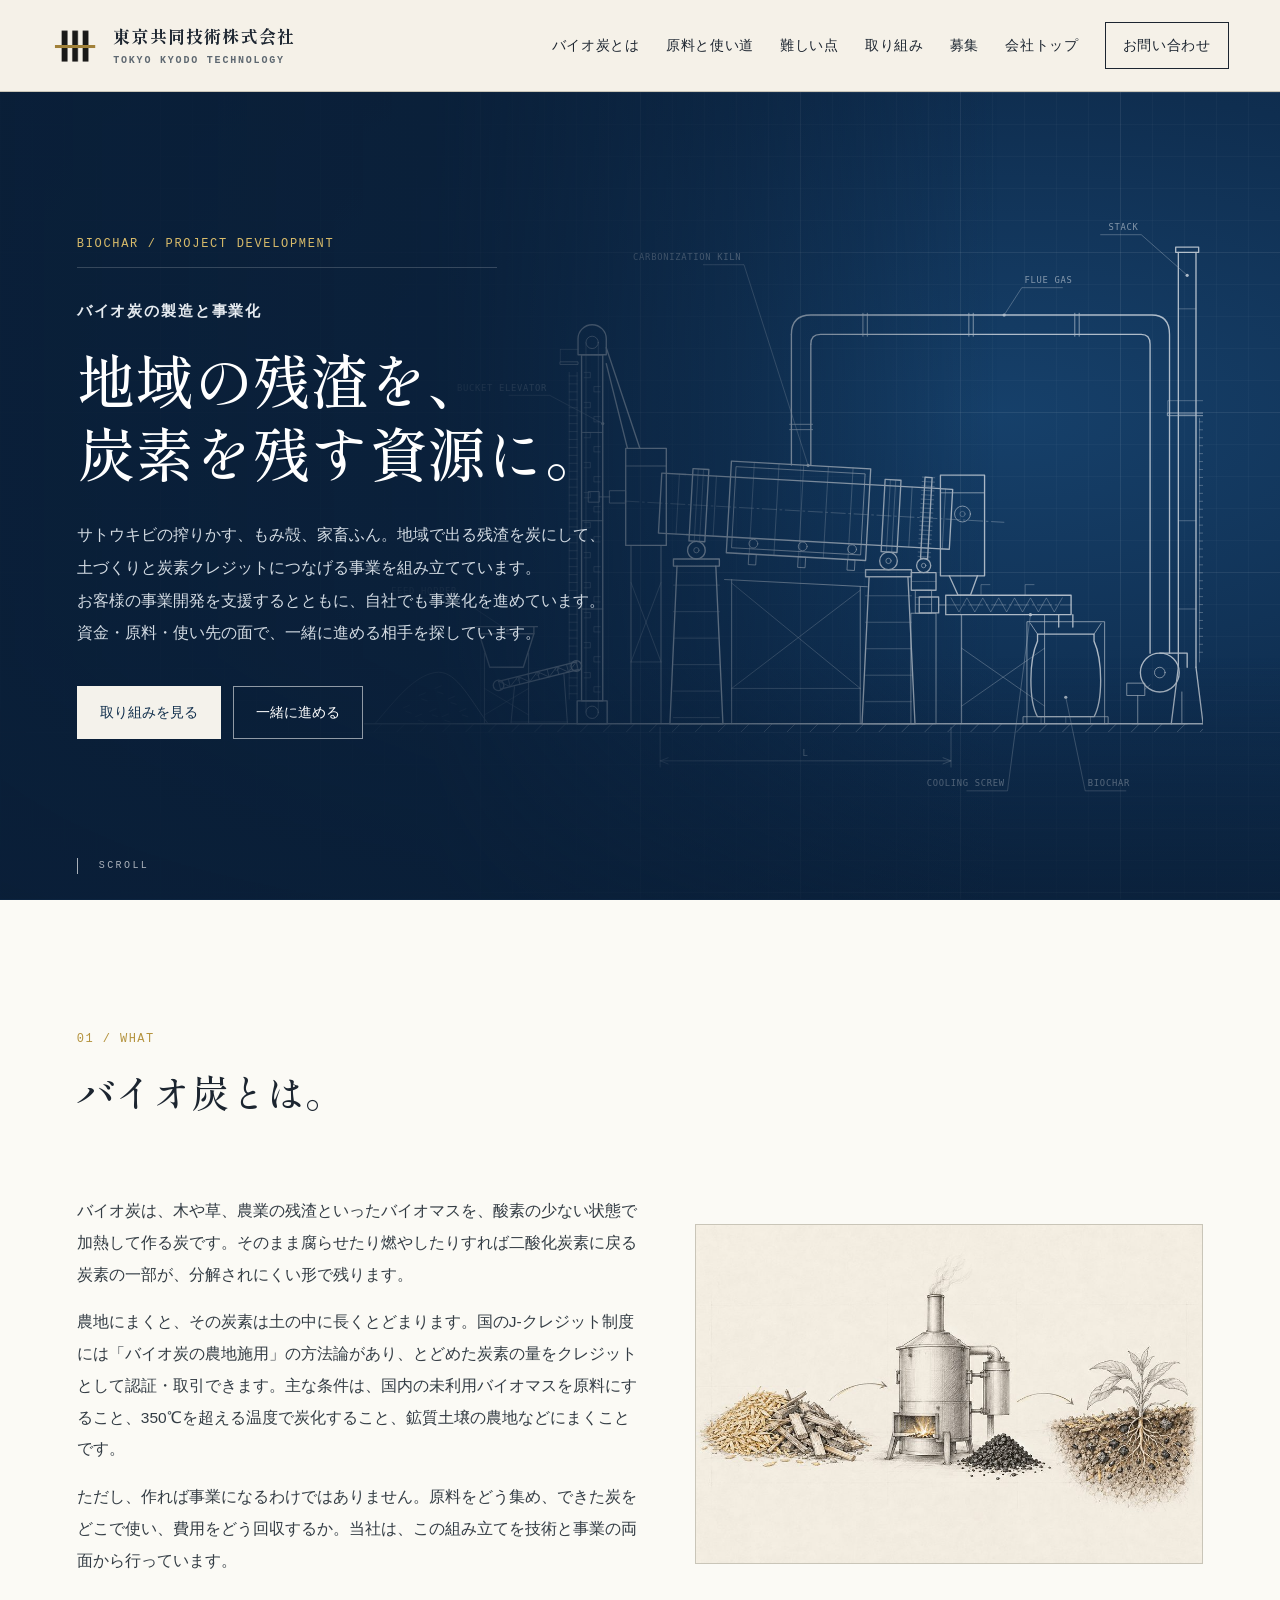
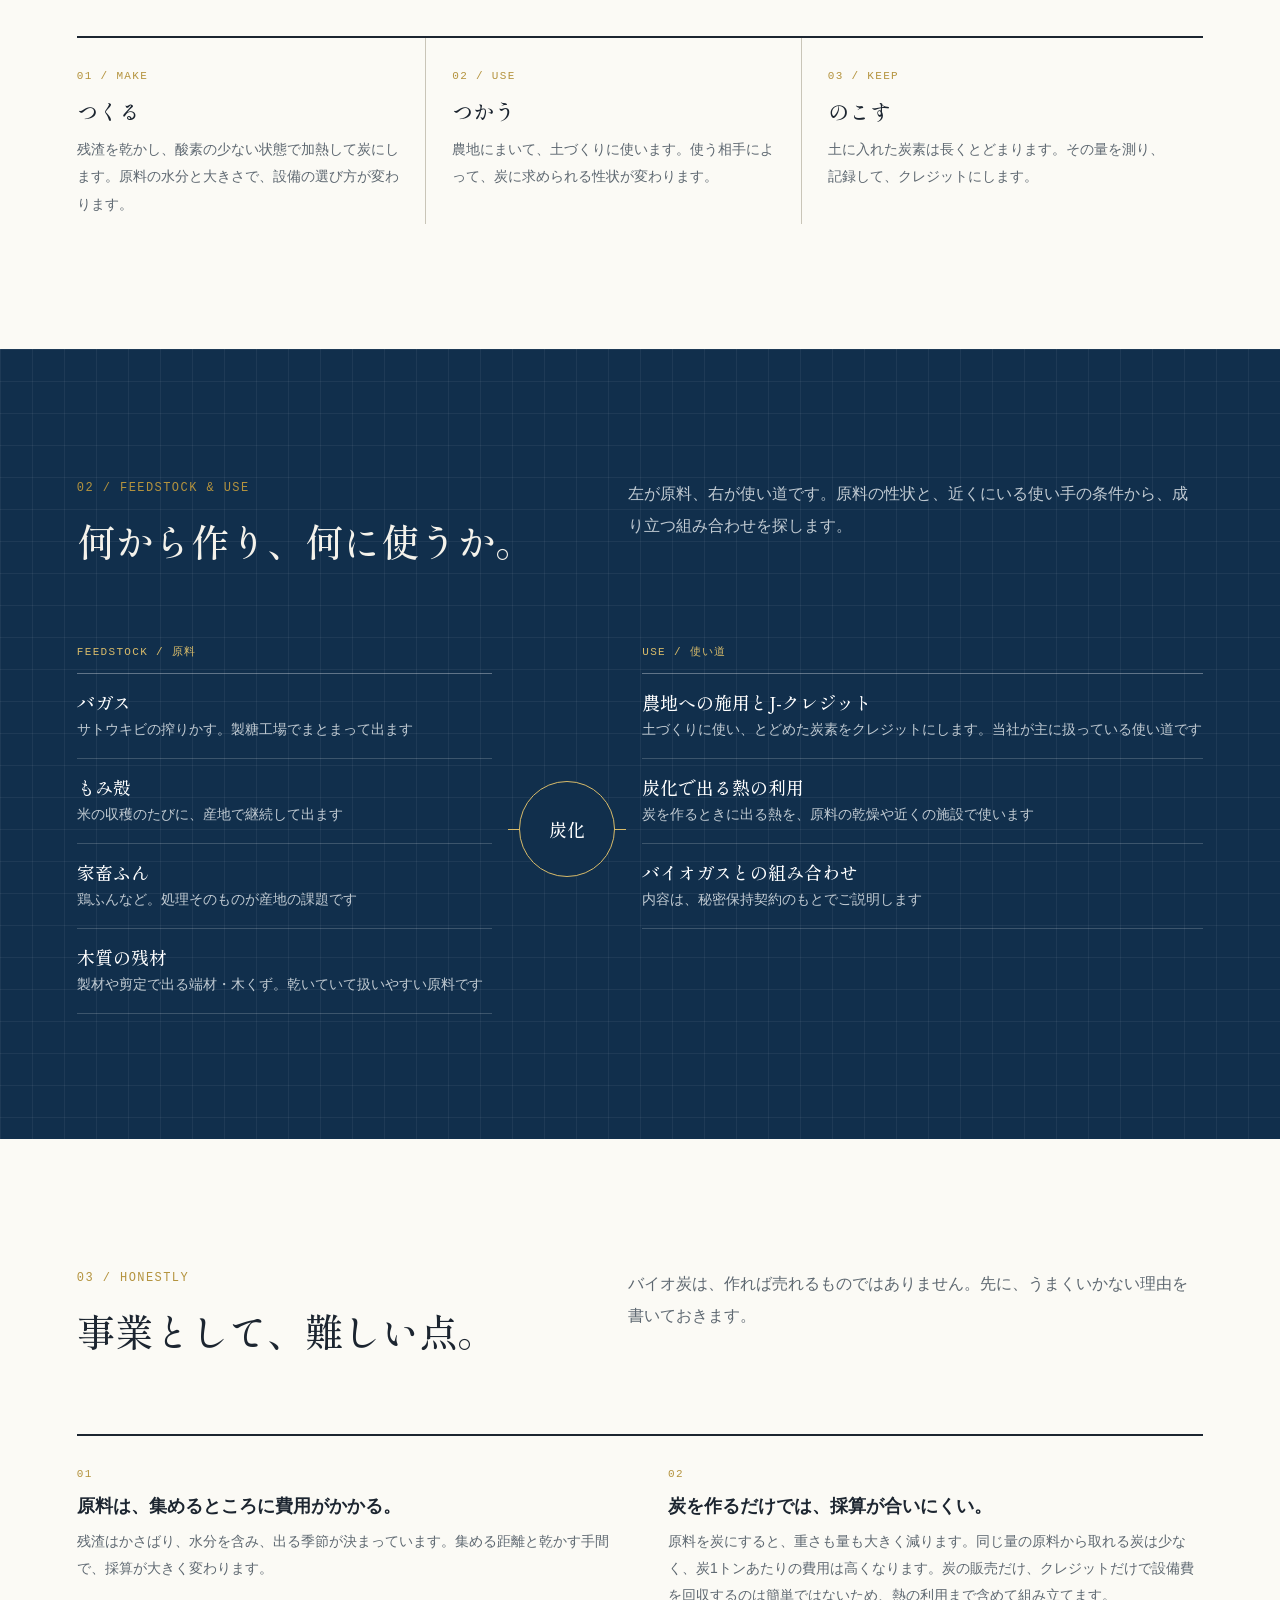
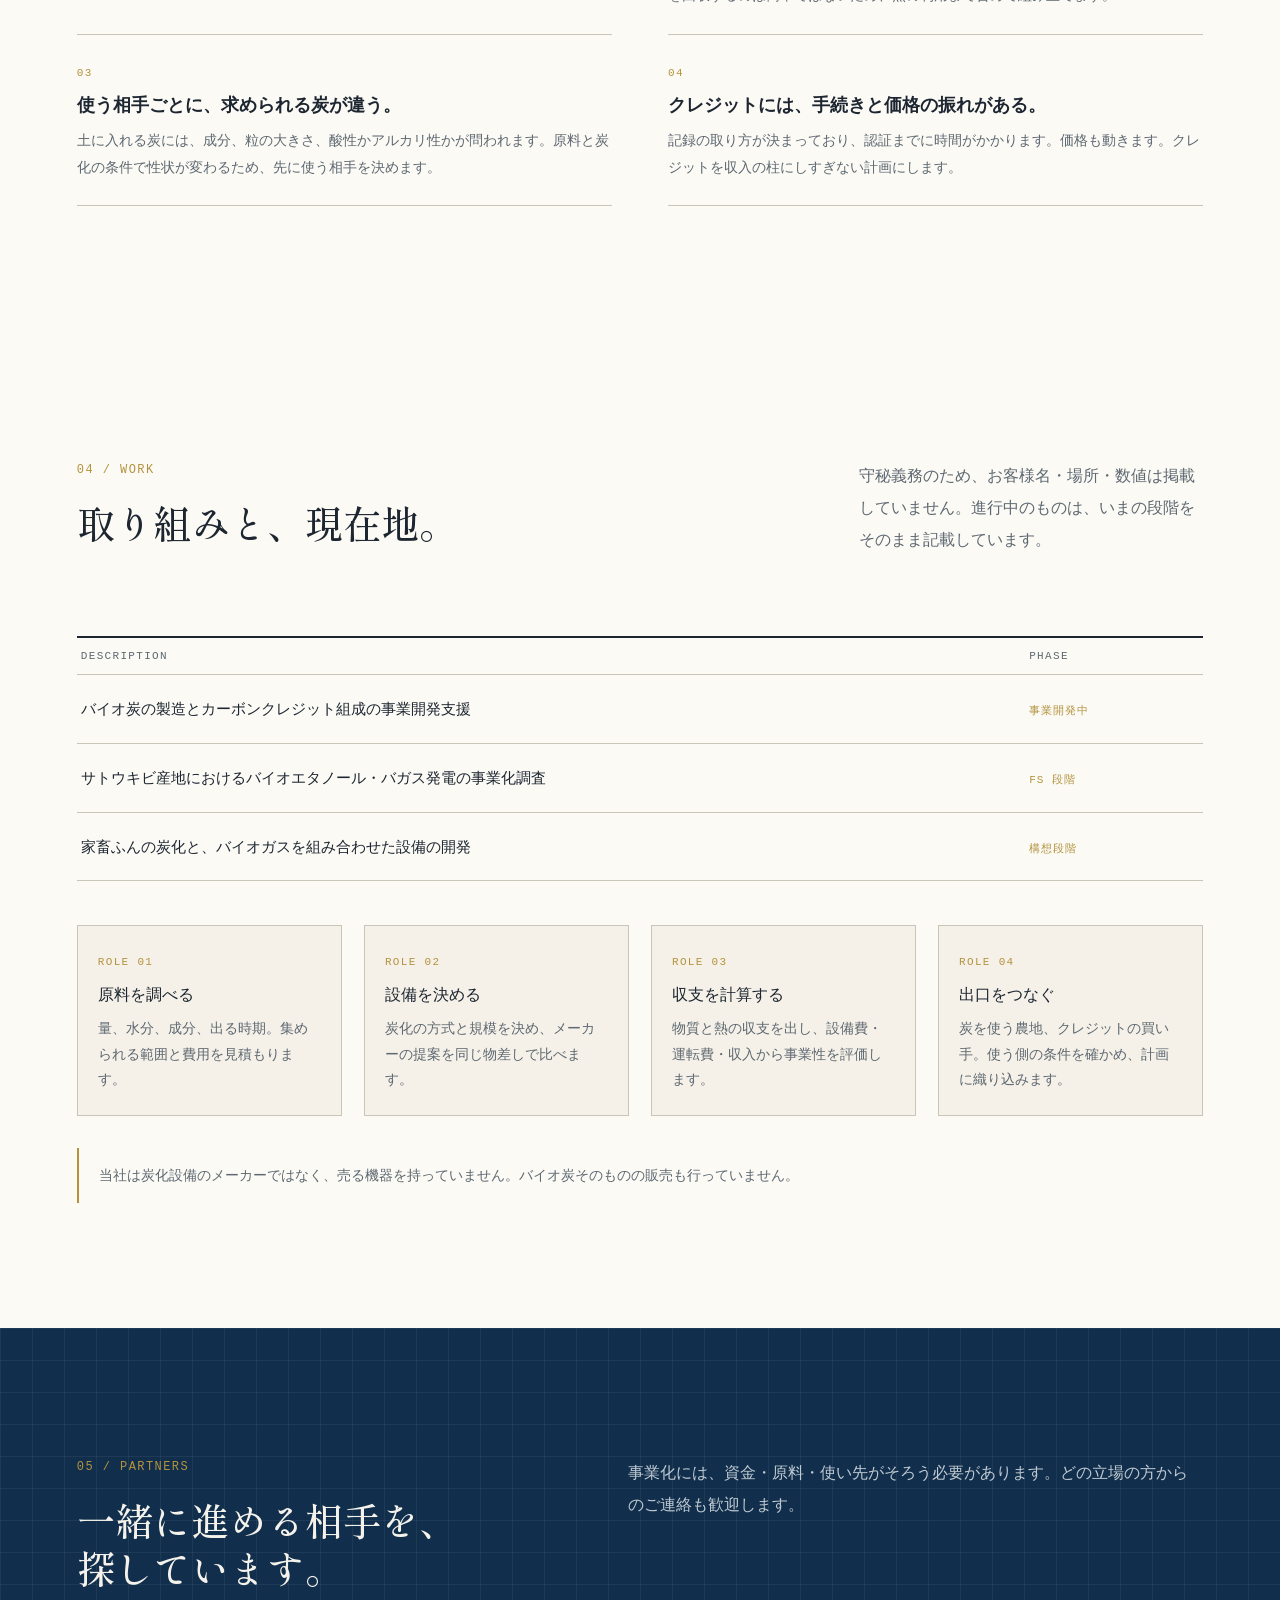
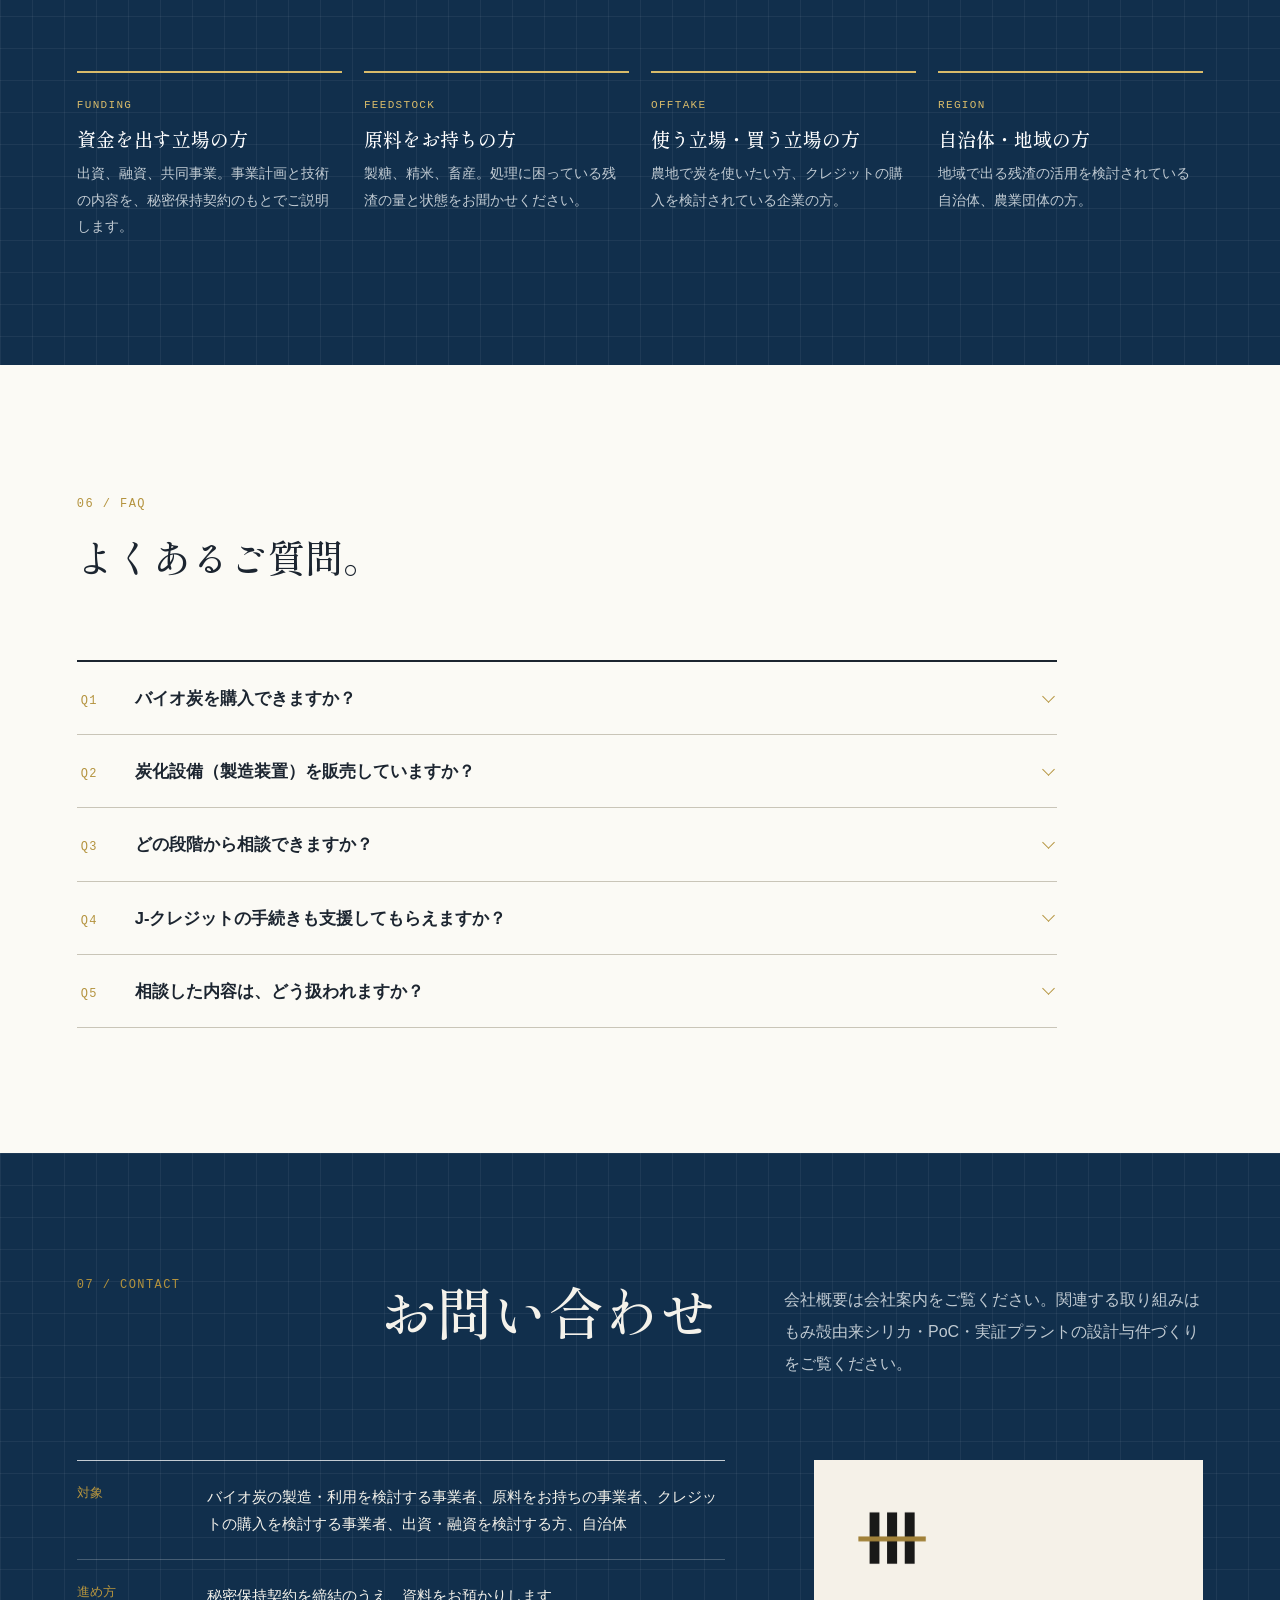
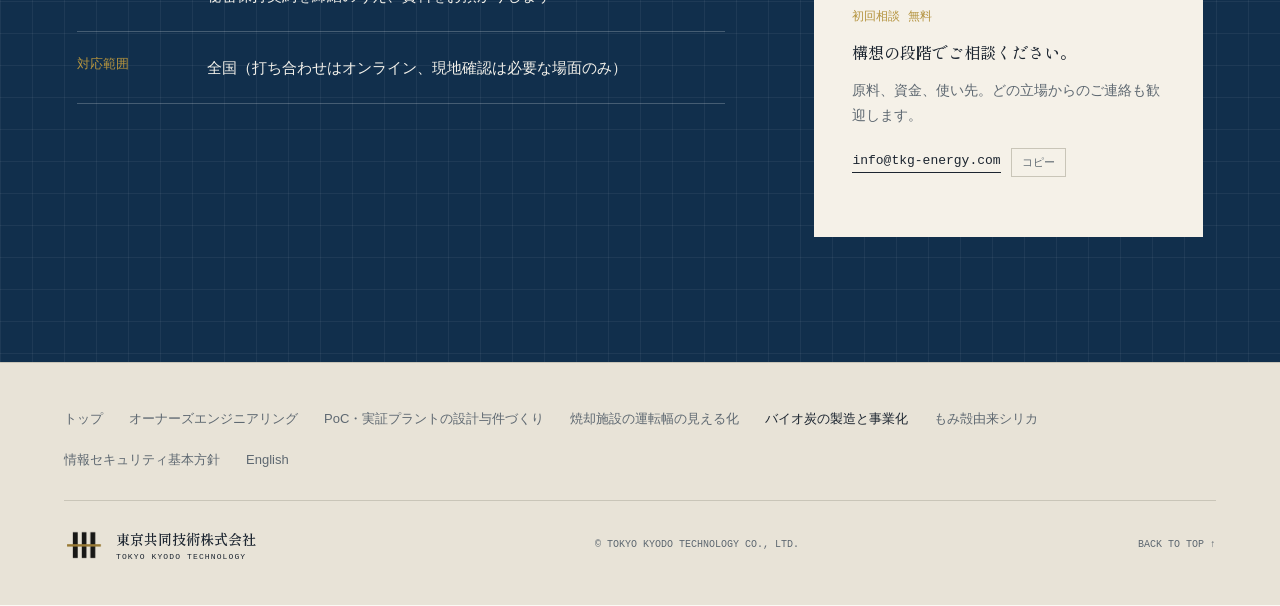
==== biochar.html @ bc9375a1 "Add biochar page (/biochar) and link it from the footer and top page Co-Authored-By: Claude Opus 5.5" ====
<!DOCTYPE html>
<html lang="ja">
<head>
<meta charset="UTF-8">
<meta name="viewport" content="width=device-width, initial-scale=1">
<title>バイオ炭の製造と事業化（原料・採算・J-クレジット） | 東京共同技術株式会社</title>
<meta name="description" content="サトウキビの搾りかす、もみ殻、家畜ふんなど、地域で出る残渣をバイオ炭にして、土づくりとJ-クレジットにつなげる事業を組み立てています。バイオ炭とは何か、採算が合いにくい理由、当社の取り組みの現在地、一緒に進める相手の募集を掲載しています。">
<meta property="og:type" content="article">
<meta property="og:site_name" content="東京共同技術株式会社">
<meta property="og:title" content="バイオ炭の製造と事業化（原料・採算・J-クレジット） | 東京共同技術株式会社">
<meta property="og:description" content="地域で出る残渣をバイオ炭にして、土づくりとJ-クレジットにつなげる事業を組み立てています。">
<meta property="og:url" content="https://www.tkg-energy.com/biochar">
<meta property="og:image" content="https://www.tkg-energy.com/assets/ogp.jpg">
<meta property="og:image:width" content="1200">
<meta property="og:image:height" content="630">
<meta property="og:locale" content="ja_JP">
<meta name="twitter:card" content="summary_large_image">
<link rel="canonical" href="https://www.tkg-energy.com/biochar">
<link rel="icon" type="image/svg+xml" href="assets/favicon.svg">
<link rel="stylesheet" href="assets/company.css?v=20261015">
<link rel="preconnect" href="https://fonts.googleapis.com">
<link rel="preconnect" href="https://fonts.gstatic.com" crossorigin>
<link rel="stylesheet" href="https://fonts.googleapis.com/css2?family=Shippori+Mincho:wght@500;600;700&amp;display=swap">
<link rel="stylesheet" href="assets/oe-visual.css?v=20261015">
<link rel="stylesheet" href="assets/bp-hero.css?v=20261111">
<link rel="stylesheet" href="assets/site-enhance.css?v=20261111c">
<link rel="stylesheet" href="assets/service.css?v=20261106c">
<script src="assets/nav.js?v=20261015" defer></script>
<script src="assets/motion.js?v=20261015g" defer></script>
<script type="application/ld+json">
{
  "@context": "https://schema.org",
  "@graph": [
    {
      "@type": "WebPage",
      "@id": "https://www.tkg-energy.com/biochar#webpage",
      "url": "https://www.tkg-energy.com/biochar",
      "name": "バイオ炭の製造と事業化（原料・採算・J-クレジット） | 東京共同技術株式会社",
      "description": "サトウキビの搾りかす、もみ殻、家畜ふんなど、地域で出る残渣をバイオ炭にして、土づくりとJ-クレジットにつなげる事業を組み立てています。バイオ炭とは何か、採算が合いにくい理由、当社の取り組みの現在地、一緒に進める相手の募集を掲載しています。",
      "inLanguage": "ja",
      "isPartOf": {
        "@id": "https://www.tkg-energy.com/#website"
      },
      "breadcrumb": {
        "@id": "https://www.tkg-energy.com/biochar#breadcrumb"
      },
      "mainEntity": {
        "@id": "https://www.tkg-energy.com/biochar#service"
      }
    },
    {
      "@type": "Service",
      "@id": "https://www.tkg-energy.com/biochar#service",
      "name": "バイオ炭の製造と事業化",
      "serviceType": "バイオ炭製造・J-クレジット組成の事業開発支援",
      "description": "サトウキビの搾りかす、もみ殻、家畜ふんなど、地域で出る残渣をバイオ炭にして、土づくりとJ-クレジットにつなげる事業を組み立てています。バイオ炭とは何か、採算が合いにくい理由、当社の取り組みの現在地、一緒に進める相手の募集を掲載しています。",
      "url": "https://www.tkg-energy.com/biochar",
      "provider": {
        "@type": "Organization",
        "@id": "https://www.tkg-energy.com/#organization",
        "name": "東京共同技術株式会社",
        "url": "https://www.tkg-energy.com/"
      },
      "areaServed": {
        "@type": "Country",
        "name": "日本"
      },
      "audience": {
        "@type": "BusinessAudience",
        "audienceType": "バイオ炭の製造・利用を検討する事業者、原料をお持ちの事業者、自治体"
      }
    },
    {
      "@type": "BreadcrumbList",
      "@id": "https://www.tkg-energy.com/biochar#breadcrumb",
      "itemListElement": [
        {
          "@type": "ListItem",
          "position": 1,
          "name": "ホーム",
          "item": "https://www.tkg-energy.com/"
        },
        {
          "@type": "ListItem",
          "position": 2,
          "name": "バイオ炭の製造と事業化",
          "item": "https://www.tkg-energy.com/biochar"
        }
      ]
    },
    {
      "@type": "FAQPage",
      "@id": "https://www.tkg-energy.com/biochar#faq",
      "mainEntity": [
        {
          "@type": "Question",
          "name": "つくる残渣を乾かし、酸素の少ない状態で加熱して炭にします。原料の水分と大きさで、設備の選び方が変わります。\n    02 / USEつかう農地にまいて、土づくりに使います。使う相手によって、炭に求められる性状が変わります。\n    03 / KEEPのこす土に入れた炭素は長くとどまります。その量を測り、記録して、クレジットにします。\n  \n\n\n\n  \n    02 / FEEDSTOCK &amp; USE何から作り、何に使うか。\n    左が原料、右が使い道です。原料の性状と、近くにいる使い手の条件から、成り立つ組み合わせを探します。\n  \n  \n    \n      FEEDSTOCK / 原料\n      \n        バガスサトウキビの搾りかす。製糖工場でまとまって出ます\n        もみ殻米の収穫のたびに、産地で継続して出ます\n        家畜ふん鶏ふんなど。処理そのものが産地の課題です\n        木質の残材製材や剪定で出る端材・木くず。乾いていて扱いやすい原料です\n      \n    \n    炭化\n    \n      USE / 使い道\n      \n        農地への施用とJ-クレジット土づくりに使い、とどめた炭素をクレジットにします。当社が主に扱っている使い道です\n        炭化で出る熱の利用炭を作るときに出る熱を、原料の乾燥や近くの施設で使います\n        バイオガスとの組み合わせ内容は、秘密保持契約のもとでご説明します\n      \n    \n  \n\n\n\n  \n    03 / HONESTLY事業として、難しい点。\n    バイオ炭は、作れば売れるものではありません。先に、うまくいかない理由を書いておきます。\n  \n  \n    01原料は、集めるところに費用がかかる。残渣はかさばり、水分を含み、出る季節が決まっています。集める距離と乾かす手間で、採算が大きく変わります。\n    02炭を作るだけでは、採算が合いにくい。原料を炭にすると、重さも量も大きく減ります。同じ量の原料から取れる炭は少なく、炭1トンあたりの費用は高くなります。炭の販売だけ、クレジットだけで設備費を回収するのは簡単ではないため、熱の利用まで含めて組み立てます。\n    03使う相手ごとに、求められる炭が違う。土に入れる炭には、成分、粒の大きさ、酸性かアルカリ性かが問われます。原料と炭化の条件で性状が変わるため、先に使う相手を決めます。\n    04クレジットには、手続きと価格の振れがある。記録の取り方が決まっており、認証までに時間がかかります。価格も動きます。クレジットを収入の柱にしすぎない計画にします。\n  \n\n\n\n  \n    04 / WORK取り組みと、現在地。\n    守秘義務のため、お客様名・場所・数値は掲載していません。進行中のものは、いまの段階をそのまま記載しています。\n  \n  \n    DESCRIPTIONPHASE\n    バイオ炭の製造とカーボンクレジット組成の事業開発支援事業開発中\n    サトウキビ産地におけるバイオエタノール・バガス発電の事業化調査FS 段階\n    家畜ふんの炭化と、バイオガスを組み合わせた設備の開発構想段階\n  \n  \n    ROLE 01原料を調べる量、水分、成分、出る時期。集められる範囲と費用を見積もります。\n    ROLE 02設備を決める炭化の方式と規模を決め、メーカーの提案を同じ物差しで比べます。\n    ROLE 03収支を計算する物質と熱の収支を出し、設備費・運転費・収入から事業性を評価します。\n    ROLE 04出口をつなぐ炭を使う農地、クレジットの買い手。使う側の条件を確かめ、計画に織り込みます。\n  \n  当社は炭化設備のメーカーではなく、売る機器を持っていません。バイオ炭そのものの販売も行っていません。\n\n\n\n  \n    05 / PARTNERS一緒に進める相手を、探しています。\n    事業化には、資金・原料・使い先がそろう必要があります。どの立場の方からのご連絡も歓迎します。\n  \n  \n    FUNDING資金を出す立場の方出資、融資、共同事業。事業計画と技術の内容を、秘密保持契約のもとでご説明します。\n    FEEDSTOCK原料をお持ちの方製糖、精米、畜産。処理に困っている残渣の量と状態をお聞かせください。\n    OFFTAKE使う立場・買う立場の方農地で炭を使いたい方、クレジットの購入を検討されている企業の方。\n    REGION自治体・地域の方地域で出る残渣の活用を検討されている自治体、農業団体の方。\n  \n\n\n\n  \n    06 / FAQよくあるご質問。\n  \n  \n    \n      Q1バイオ炭を購入できますか？",
          "acceptedAnswer": {
            "@type": "Answer",
            "text": "現在、バイオ炭の販売は行っていません。当社が行っているのは、バイオ炭を製造・利用する事業の組み立てです。"
          }
        },
        {
          "@type": "Question",
          "name": "炭化設備（製造装置）を販売していますか？",
          "acceptedAnswer": {
            "@type": "Answer",
            "text": "販売していません。当社は機器メーカーではなく、売る機器を持っていません。原料と使い道に合った炭化の方式と規模を決め、メーカーの提案を同じ物差しで比べる支援を行います。"
          }
        },
        {
          "@type": "Question",
          "name": "どの段階から相談できますか？",
          "acceptedAnswer": {
            "@type": "Answer",
            "text": "構想の段階からご相談いただけます。原料の量や状態が分かっていれば、成り立ちそうな使い道の当たりを付けるところから始められます。初回のご相談は無料です。"
          }
        },
        {
          "@type": "Question",
          "name": "J-クレジットの手続きも支援してもらえますか？",
          "acceptedAnswer": {
            "@type": "Answer",
            "text": "クレジットの組成に向けた計画づくりを支援します。炭素貯留量の算定方法やモニタリングの計画など、技術面の検討を行います。申請書類の作成と提出は、事業者の方に行っていただきます。"
          }
        },
        {
          "@type": "Question",
          "name": "相談した内容は、どう扱われますか？",
          "acceptedAnswer": {
            "@type": "Answer",
            "text": "秘密保持契約を結んでから、資料をお預かりします。受託業務で知り得た個別の情報は、他の案件に流用しません。取扱いの方針は情報セキュリティ基本方針に定めています。"
          }
        }
      ]
    }
  ]
}
</script>
<style>
/* このページ固有（バイオ炭） */
/* トップ画はこのページ用の線画（炭化炉と搬送設備）。遠景1枚だけなので、他ページの遠景より濃く見せる */
.bp-hero .bp-far{opacity:.66}
.nw{display:inline-block}
.bc-what{display:grid;grid-template-columns:1.05fr .95fr;gap:56px;align-items:center}
.bc-what p{margin:0 0 16px;font-size:15.5px;line-height:2.05;color:#333c44}
.bc-what figure{margin:0;border:1px solid var(--line);background:#fff}
.bc-what img{width:100%;height:auto;display:block}
.bc-three{list-style:none;margin:44px 0 0;padding:0;display:grid;grid-template-columns:repeat(3,1fr);border-top:2px solid var(--ink)}
.bc-three li{padding:24px 26px 6px 0;border-right:1px solid var(--line);margin-right:26px}
.bc-three li:last-child{border-right:0;margin-right:0}
.bc-three span{font:11px monospace;letter-spacing:.12em;color:var(--gold)}
.bc-three h3{margin:10px 0 8px;font:500 21px/1.5 var(--serif,serif)}
.bc-three p{margin:0;font-size:14px;line-height:1.95;color:var(--muted)}
/* 原料 → 炭化 → 出口 */
.bc-route{display:grid;grid-template-columns:1fr 150px 1.35fr;gap:0;align-items:stretch;margin-top:8px}
.bc-route h3{margin:0 0 14px;font:11px monospace;letter-spacing:.12em;color:#d8bb6a;font-weight:400}
.bc-route ul{list-style:none;margin:0;padding:0;border-top:1px solid #ffffff55}
.bc-route li{padding:15px 0;border-bottom:1px solid #ffffff2e}
.bc-route li b{display:block;font:500 18px/1.5 var(--serif,serif);color:#fff}
.bc-route li span{display:block;font-size:13.5px;line-height:1.85;color:#c0cad2;margin-top:2px}
.bc-kiln{display:grid;place-items:center;position:relative}
.bc-kiln::before{content:"";position:absolute;left:16px;right:16px;top:50%;border-top:1px solid #d8bb6a}
.bc-kiln b{position:relative;z-index:1;display:grid;place-items:center;width:96px;height:96px;border-radius:50%;border:1px solid #d8bb6a;background:#112f4c;color:#fff;font:500 18px var(--serif,serif)}
.bc-hard{list-style:none;margin:0;padding:0;display:grid;grid-template-columns:repeat(2,1fr);gap:0 56px;border-top:2px solid var(--ink)}
.bc-hard li{padding:24px 0;border-bottom:1px solid var(--line)}
.bc-hard span{font:11px monospace;letter-spacing:.12em;color:var(--gold)}
.bc-hard h3{margin:8px 0 8px;font-size:17.5px;font-weight:600;line-height:1.6}
.bc-hard p{margin:0;font-size:14px;line-height:1.95;color:var(--muted)}
.bc-ledger{border-top:2px solid var(--ink)}
.bc-ledger>div{display:grid;grid-template-columns:1fr 170px;gap:24px;padding:20px 4px;border-bottom:1px solid var(--line);align-items:baseline}
.bc-ledger .head{font:11px monospace;letter-spacing:.12em;color:var(--muted);padding:12px 4px}
.bc-ledger p{margin:0;font-size:15px;line-height:1.85}
.bc-ledger em{font:11px monospace;letter-spacing:.08em;color:var(--gold);font-style:normal}
.bc-role{margin-top:44px;display:grid;grid-template-columns:repeat(4,1fr);gap:22px}
.bc-role article{border:1px solid var(--line);background:var(--paper);padding:22px 20px}
.bc-role span{font:11px monospace;letter-spacing:.12em;color:var(--gold)}
.bc-role h3{margin:10px 0 8px;font-size:16px;line-height:1.6}
.bc-role p{margin:0;font-size:13.5px;line-height:1.9;color:var(--muted)}
.bc-partner{display:grid;grid-template-columns:repeat(4,1fr);gap:22px}
.bc-partner article{border-top:2px solid #d8bb6a;padding-top:18px}
.bc-partner span{font:11px monospace;letter-spacing:.12em;color:#d8bb6a}
.bc-partner h3{margin:10px 0 8px;font:500 19px/1.5 var(--serif,serif);color:#fff}
.bc-partner p{margin:0;font-size:13.5px;line-height:1.95;color:#c0cad2}
@media (max-width:980px){
  .bc-what{grid-template-columns:1fr;gap:30px}
  .bc-three{grid-template-columns:1fr}
  .bc-three li{border-right:0;margin-right:0;border-bottom:1px solid var(--line);padding:20px 0}
  .bc-route{grid-template-columns:1fr}
  .bc-kiln{padding:26px 0}
  .bc-kiln::before{left:50%;right:auto;top:0;bottom:0;border-top:0;border-left:1px solid #d8bb6a}
  .bc-hard{grid-template-columns:1fr}
  .bc-role,.bc-partner{grid-template-columns:1fr 1fr}
  .bc-ledger>div{grid-template-columns:1fr;gap:6px}
  .bc-ledger .head{display:none}
}
@media (max-width:560px){.bc-role,.bc-partner{grid-template-columns:1fr}}
</style>
</head>
<body class="antialiased svc-page">
<main>
<header class="site-header">
  <a class="brand" href="./" aria-label="東京共同技術株式会社 トップ">
    <img src="assets/logo.png" alt="東京共同技術株式会社 ロゴ">
    <span>東京共同技術株式会社<small>TOKYO KYODO TECHNOLOGY</small></span>
  </a>
  <nav aria-label="メインナビゲーション">
    <a href="#what">バイオ炭とは</a>
    <a href="#route">原料と使い道</a>
    <a href="#hard">難しい点</a>
    <a href="#work">取り組み</a>
    <a href="#partner">募集</a>
    <a href="./">会社トップ</a>
    <a class="nav-cta" href="#contact">お問い合わせ</a>
  </nav>
</header>

<section class="bp-hero" id="top">
  <div class="bp-stage" aria-hidden="true">
    <div class="bp-grid"></div>
    <img class="bp-layer bp-far" src="assets/hero-bp-biochar.svg?v=1" alt="" width="1536" height="1024" decoding="async">
    <span class="bp-near" hidden></span>
    <div class="bp-shade"></div>
  </div>
  <div class="bp-copy">
    <p class="bp-eyebrow">BIOCHAR / PROJECT DEVELOPMENT</p>
    <h1><span class="bp-kw">バイオ炭の製造と事業化</span><span>地域の残渣を、</span><span>炭素を残す資源に。</span></h1>
    <p class="bp-lead">サトウキビの搾りかす、もみ殻、家畜ふん。地域で出る残渣を炭にして、土づくりと炭素クレジットにつなげる事業を組み立てています。<br>お客様の事業開発を支援するとともに、自社でも事業化を進めています。資金・原料・使い先の面で、一緒に進める相手を探しています。</p>
    <div class="bp-actions">
      <a class="primary" href="#work">取り組みを見る</a>
      <a class="secondary" href="#partner">一緒に進める</a>
    </div>
  </div>
  <a class="bp-scroll" href="#what">SCROLL</a>
</section>

<section class="section scope" id="what">
  <div class="compact-heading">
    <div><span>01 / WHAT</span><h2>バイオ炭とは。</h2></div>
  </div>
  <div class="bc-what">
    <div>
      <p>バイオ炭は、木や草、農業の残渣といったバイオマスを、酸素の少ない状態で加熱して作る炭です。そのまま腐らせたり燃やしたりすれば二酸化炭素に戻る炭素の一部が、分解されにくい形で残ります。</p>
      <p>農地にまくと、その炭素は土の中に長くとどまります。国のJ-クレジット制度には「バイオ炭の農地施用」の方法論があり、とどめた炭素の量をクレジットとして認証・取引できます。主な条件は、国内の未利用バイオマスを原料にすること、350℃を超える温度で炭化すること、鉱質土壌の農地などにまくことです。</p>
      <p>ただし、作れば事業になるわけではありません。原料をどう集め、できた炭をどこで使い、費用をどう回収するか。当社は、この組み立てを技術と事業の両面から行っています。</p>
    </div>
    <figure><img src="assets/domain-circular.jpg" alt="資源循環の線画（もみ殻・木くず、炭化炉、土に戻るバイオ炭）" width="960" height="640" loading="lazy" decoding="async"></figure>
  </div>
  <ol class="bc-three">
    <li><span>01 / MAKE</span><h3>つくる</h3><p>残渣を乾かし、酸素の少ない状態で加熱して炭にします。原料の水分と大きさで、設備の選び方が変わります。</p></li>
    <li><span>02 / USE</span><h3>つかう</h3><p>農地にまいて、土づくりに使います。使う相手によって、炭に求められる性状が変わります。</p></li>
    <li><span>03 / KEEP</span><h3>のこす</h3><p>土に入れた炭素は長くとどまります。その量を測り、記録して、クレジットにします。</p></li>
  </ol>
</section>

<section class="section scope blueprint" id="route">
  <div class="compact-heading">
    <div><span>02 / FEEDSTOCK &amp; USE</span><h2><span class="nw">何から作り、</span><span class="nw">何に使うか。</span></h2></div>
    <p>左が原料、右が使い道です。原料の性状と、近くにいる使い手の条件から、成り立つ組み合わせを探します。</p>
  </div>
  <div class="bc-route">
    <div>
      <h3>FEEDSTOCK / 原料</h3>
      <ul>
        <li><b>バガス</b><span>サトウキビの搾りかす。製糖工場でまとまって出ます</span></li>
        <li><b>もみ殻</b><span>米の収穫のたびに、産地で継続して出ます</span></li>
        <li><b>家畜ふん</b><span>鶏ふんなど。処理そのものが産地の課題です</span></li>
        <li><b>木質の残材</b><span>製材や剪定で出る端材・木くず。乾いていて扱いやすい原料です</span></li>
      </ul>
    </div>
    <div class="bc-kiln"><b>炭化</b></div>
    <div>
      <h3>USE / 使い道</h3>
      <ul>
        <li><b>農地への施用とJ-クレジット</b><span>土づくりに使い、とどめた炭素をクレジットにします。当社が主に扱っている使い道です</span></li>
        <li><b>炭化で出る熱の利用</b><span>炭を作るときに出る熱を、原料の乾燥や近くの施設で使います</span></li>
        <li><b>バイオガスとの組み合わせ</b><span>内容は、秘密保持契約のもとでご説明します</span></li>
      </ul>
    </div>
  </div>
</section>

<section class="section scope" id="hard">
  <div class="compact-heading">
    <div><span>03 / HONESTLY</span><h2>事業として、難しい点。</h2></div>
    <p>バイオ炭は、作れば売れるものではありません。先に、うまくいかない理由を書いておきます。</p>
  </div>
  <ol class="bc-hard">
    <li><span>01</span><h3>原料は、集めるところに費用がかかる。</h3><p>残渣はかさばり、水分を含み、出る季節が決まっています。集める距離と乾かす手間で、採算が大きく変わります。</p></li>
    <li><span>02</span><h3>炭を作るだけでは、採算が合いにくい。</h3><p>原料を炭にすると、重さも量も大きく減ります。同じ量の原料から取れる炭は少なく、炭1トンあたりの費用は高くなります。炭の販売だけ、クレジットだけで設備費を回収するのは簡単ではないため、熱の利用まで含めて組み立てます。</p></li>
    <li><span>03</span><h3>使う相手ごとに、求められる炭が違う。</h3><p>土に入れる炭には、成分、粒の大きさ、酸性かアルカリ性かが問われます。原料と炭化の条件で性状が変わるため、先に使う相手を決めます。</p></li>
    <li><span>04</span><h3>クレジットには、手続きと価格の振れがある。</h3><p>記録の取り方が決まっており、認証までに時間がかかります。価格も動きます。クレジットを収入の柱にしすぎない計画にします。</p></li>
  </ol>
</section>

<section class="section method" id="work">
  <div class="compact-heading">
    <div><span>04 / WORK</span><h2>取り組みと、現在地。</h2></div>
    <p>守秘義務のため、お客様名・場所・数値は掲載していません。進行中のものは、いまの段階をそのまま記載しています。</p>
  </div>
  <div class="bc-ledger">
    <div class="head"><div>DESCRIPTION</div><div>PHASE</div></div>
    <div><p>バイオ炭の製造とカーボンクレジット組成の事業開発支援</p><em>事業開発中</em></div>
    <div><p>サトウキビ産地におけるバイオエタノール・バガス発電の事業化調査</p><em>FS 段階</em></div>
    <div><p>家畜ふんの炭化と、バイオガスを組み合わせた設備の開発</p><em>構想段階</em></div>
  </div>
  <div class="bc-role">
    <article><span>ROLE 01</span><h3>原料を調べる</h3><p>量、水分、成分、出る時期。集められる範囲と費用を見積もります。</p></article>
    <article><span>ROLE 02</span><h3>設備を決める</h3><p>炭化の方式と規模を決め、メーカーの提案を同じ物差しで比べます。</p></article>
    <article><span>ROLE 03</span><h3>収支を計算する</h3><p>物質と熱の収支を出し、設備費・運転費・収入から事業性を評価します。</p></article>
    <article><span>ROLE 04</span><h3>出口をつなぐ</h3><p>炭を使う農地、クレジットの買い手。使う側の条件を確かめ、計画に織り込みます。</p></article>
  </div>
  <p class="svc-note">当社は炭化設備のメーカーではなく、売る機器を持っていません。バイオ炭そのものの販売も行っていません。</p>
</section>

<section class="section scope blueprint" id="partner">
  <div class="compact-heading">
    <div><span>05 / PARTNERS</span><h2><span class="nw">一緒に進める相手を、</span><span class="nw">探しています。</span></h2></div>
    <p>事業化には、資金・原料・使い先がそろう必要があります。どの立場の方からのご連絡も歓迎します。</p>
  </div>
  <div class="bc-partner">
    <article><span>FUNDING</span><h3>資金を出す立場の方</h3><p>出資、融資、共同事業。事業計画と技術の内容を、秘密保持契約のもとでご説明します。</p></article>
    <article><span>FEEDSTOCK</span><h3>原料をお持ちの方</h3><p>製糖、精米、畜産。処理に困っている残渣の量と状態をお聞かせください。</p></article>
    <article><span>OFFTAKE</span><h3>使う立場・買う立場の方</h3><p>農地で炭を使いたい方、クレジットの購入を検討されている企業の方。</p></article>
    <article><span>REGION</span><h3>自治体・地域の方</h3><p>地域で出る残渣の活用を検討されている自治体、農業団体の方。</p></article>
  </div>
</section>

<section class="section scope" id="faq">
  <div class="compact-heading">
    <div><span>06 / FAQ</span><h2>よくあるご質問。</h2></div>
  </div>
  <div class="faq-list">
    <details>
      <summary><span class="faq-q">Q1</span><h3>バイオ炭を購入できますか？</h3></summary>
      <div class="faq-a"><p>現在、バイオ炭の販売は行っていません。当社が行っているのは、バイオ炭を製造・利用する事業の組み立てです。</p></div>
    </details>
    <details>
      <summary><span class="faq-q">Q2</span><h3>炭化設備（製造装置）を販売していますか？</h3></summary>
      <div class="faq-a"><p>販売していません。当社は機器メーカーではなく、売る機器を持っていません。原料と使い道に合った炭化の方式と規模を決め、メーカーの提案を同じ物差しで比べる支援を行います。</p></div>
    </details>
    <details>
      <summary><span class="faq-q">Q3</span><h3>どの段階から相談できますか？</h3></summary>
      <div class="faq-a"><p>構想の段階からご相談いただけます。原料の量や状態が分かっていれば、成り立ちそうな使い道の当たりを付けるところから始められます。初回のご相談は無料です。</p></div>
    </details>
    <details>
      <summary><span class="faq-q">Q4</span><h3>J-クレジットの手続きも支援してもらえますか？</h3></summary>
      <div class="faq-a"><p>クレジットの組成に向けた計画づくりを支援します。炭素貯留量の算定方法やモニタリングの計画など、技術面の検討を行います。申請書類の作成と提出は、事業者の方に行っていただきます。</p></div>
    </details>
    <details>
      <summary><span class="faq-q">Q5</span><h3>相談した内容は、どう扱われますか？</h3></summary>
      <div class="faq-a"><p>秘密保持契約を結んでから、資料をお預かりします。受託業務で知り得た個別の情報は、他の案件に流用しません。取扱いの方針は<a href="security-policy">情報セキュリティ基本方針</a>に定めています。</p></div>
    </details>
  </div>
</section>

<section class="section company blueprint" id="contact">
  <div class="section-heading">
    <span>07 / CONTACT</span><h2>お問い合わせ</h2>
    <p>会社概要は<a href="./#company">会社案内</a>をご覧ください。関連する取り組みは<a href="silica">もみ殻由来シリカ</a>・<a href="pilot-plant">PoC・実証プラントの設計与件づくり</a>をご覧ください。</p>
  </div>
  <div class="company-grid">
    <dl>
      <div><dt>対象</dt><dd>バイオ炭の製造・利用を検討する事業者、原料をお持ちの事業者、クレジットの購入を検討する事業者、出資・融資を検討する方、自治体</dd></div>
      <div><dt>進め方</dt><dd>秘密保持契約を締結のうえ、資料をお預かりします</dd></div>
      <div><dt>対応範囲</dt><dd>全国（打ち合わせはオンライン、現地確認は必要な場面のみ）</dd></div>
    </dl>
    <div class="contact-card">
      <img src="assets/logo.png" alt="">
      <span>初回相談 無料</span>
      <h3>構想の段階でご相談ください。</h3>
      <p>原料、資金、使い先。どの立場からのご連絡も歓迎します。</p>
      <div class="contact-email-row">
        <a href="mailto:info@tkg-energy.com">info@tkg-energy.com</a>
        <button type="button" class="copy-email" data-email="info@tkg-energy.com" aria-label="メールアドレスをコピー">コピー</button>
      </div>
      <p class="copy-note" aria-live="polite"></p>
    </div>
  </div>
</section>

<footer class="footer">
  <div class="footer-links" role="navigation" aria-label="サイト内リンク">
    <a href="./">トップ</a>
    <a href="owners-engineering">オーナーズエンジニアリング</a>
    <a href="pilot-plant">PoC・実証プラントの設計与件づくり</a>
    <a href="incineration">焼却施設の運転幅の見える化</a>
    <a href="biochar" aria-current="page">バイオ炭の製造と事業化</a>
    <a href="silica">もみ殻由来シリカ</a>
    <a href="security-policy">情報セキュリティ基本方針</a>
    <a href="en" lang="en" hreflang="en">English</a>
  </div>
  <div class="footer-brand">
    <img src="assets/logo.png" alt="">
    <p>東京共同技術株式会社<small>TOKYO KYODO TECHNOLOGY</small></p>
  </div>
  <p>© TOKYO KYODO TECHNOLOGY CO., LTD.</p>
  <a href="#top">BACK TO TOP ↑</a>
</footer>
</main>

<script>
document.querySelectorAll('.copy-email').forEach(function(btn){
  btn.addEventListener('click', function(){
    var email = btn.getAttribute('data-email');
    var card = btn.closest('.contact-card');
    var note = card ? card.querySelector('.copy-note') : null;
    var done = function(text){ if(note){ note.textContent = text; } };
    if (navigator.clipboard && navigator.clipboard.writeText) {
      navigator.clipboard.writeText(email).then(function(){ done('コピーしました: ' + email); }).catch(function(){ done(email); });
    } else {
      done(email);
    }
  });
});
</script>
</body>
</html>
---- assets/company.css ----
/*! tailwindcss v4.2.1 | MIT License | https://tailwindcss.com */
@layer theme{:root,:host{--font-sans:ui-sans-serif, system-ui, sans-serif, "Apple Color Emoji", "Segoe UI Emoji", "Segoe UI Symbol", "Noto Color Emoji";--font-mono:ui-monospace, SFMono-Regular, Menlo, Monaco, Consolas, "Liberation Mono", "Courier New", monospace;--spacing:.25rem;--default-font-family:var(--font-sans);--default-mono-font-family:var(--font-mono)}}@layer base{*,:after,:before,::backdrop{box-sizing:border-box;border:0 solid;margin:0;padding:0}::file-selector-button{box-sizing:border-box;border:0 solid;margin:0;padding:0}html,:host{-webkit-text-size-adjust:100%;tab-size:4;line-height:1.5;font-family:var(--default-font-family,ui-sans-serif, system-ui, sans-serif, "Apple Color Emoji", "Segoe UI Emoji", "Segoe UI Symbol", "Noto Color Emoji");font-feature-settings:var(--default-font-feature-settings,normal);font-variation-settings:var(--default-font-variation-settings,normal);-webkit-tap-highlight-color:transparent}hr{height:0;color:inherit;border-top-width:1px}abbr:where([title]){-webkit-text-decoration:underline dotted;text-decoration:underline dotted}h1,h2,h3,h4,h5,h6{font-size:inherit;font-weight:inherit}a{color:inherit;-webkit-text-decoration:inherit;-webkit-text-decoration:inherit;-webkit-text-decoration:inherit;-webkit-text-decoration:inherit;text-decoration:inherit}b,strong{font-weight:bolder}code,kbd,samp,pre{font-family:var(--default-mono-font-family,ui-monospace, SFMono-Regular, Menlo, Monaco, Consolas, "Liberation Mono", "Courier New", monospace);font-feature-settings:var(--default-mono-font-feature-settings,normal);font-variation-settings:var(--default-mono-font-variation-settings,normal);font-size:1em}small{font-size:80%}sub,sup{vertical-align:baseline;font-size:75%;line-height:0;position:relative}sub{bottom:-.25em}sup{top:-.5em}table{text-indent:0;border-color:inherit;border-collapse:collapse}:-moz-focusring{outline:auto}progress{vertical-align:baseline}summary{display:list-item}ol,ul,menu{list-style:none}img,svg,video,canvas,audio,iframe,embed,object{vertical-align:middle;display:block}img,video{max-width:100%;height:auto}button,input,select,optgroup,textarea{font:inherit;font-feature-settings:inherit;font-variation-settings:inherit;letter-spacing:inherit;color:inherit;opacity:1;background-color:#0000;border-radius:0}::file-selector-button{font:inherit;font-feature-settings:inherit;font-variation-settings:inherit;letter-spacing:inherit;color:inherit;opacity:1;background-color:#0000;border-radius:0}:where(select:is([multiple],[size])) optgroup{font-weight:bolder}:where(select:is([multiple],[size])) optgroup option{padding-inline-start:20px}::file-selector-button{margin-inline-end:4px}::placeholder{opacity:1}@supports (not ((-webkit-appearance:-apple-pay-button))) or (contain-intrinsic-size:1px){::placeholder{color:currentColor}@supports (color:color-mix(in lab, red, red)){::placeholder{color:color-mix(in oklab, currentcolor 50%, transparent)}}}textarea{resize:vertical}::-webkit-search-decoration{-webkit-appearance:none}::-webkit-date-and-time-value{min-height:1lh;text-align:inherit}::-webkit-datetime-edit{display:inline-flex}::-webkit-datetime-edit-fields-wrapper{padding:0}::-webkit-datetime-edit{padding-block:0}::-webkit-datetime-edit-year-field{padding-block:0}::-webkit-datetime-edit-month-field{padding-block:0}::-webkit-datetime-edit-day-field{padding-block:0}::-webkit-datetime-edit-hour-field{padding-block:0}::-webkit-datetime-edit-minute-field{padding-block:0}::-webkit-datetime-edit-second-field{padding-block:0}::-webkit-datetime-edit-millisecond-field{padding-block:0}::-webkit-datetime-edit-meridiem-field{padding-block:0}::-webkit-calendar-picker-indicator{line-height:1}:-moz-ui-invalid{box-shadow:none}button,input:where([type=button],[type=reset],[type=submit]){appearance:button}::file-selector-button{appearance:button}::-webkit-inner-spin-button{height:auto}::-webkit-outer-spin-button{height:auto}[hidden]:where(:not([hidden=until-found])){display:none!important}}@layer components;@layer utilities{.visible{visibility:visible}.relative{position:relative}.start{inset-inline-start:var(--spacing)}.table{display:table}.antialiased{-webkit-font-smoothing:antialiased;-moz-osx-font-smoothing:grayscale}}@media (width<=980px){.compact-heading{grid-template-columns:1fr!important;gap:22px!important;margin-bottom:55px!important}.compact-heading h2{white-space:normal!important}.advisor-grid,.record-strip{grid-template-columns:1fr!important}.record-strip>div{border-bottom:1px solid var(--line);border-right:0!important}}@media (width>=981px){.hero{min-height:calc(100vh - 132px)!important}.hero-visual{min-height:650px!important}}.hero-caption{bottom:0!important}.compact-heading{grid-template-columns:1.55fr .75fr;align-items:start;gap:70px;margin-bottom:80px;display:grid}.compact-heading>div>span{letter-spacing:.12em;color:var(--gold);font:12px monospace}.compact-heading h2{white-space:nowrap;margin:18px 0 0;font:500 clamp(34px,3vw,42px)/1.25 var(--serif,serif)}.compact-heading>p{color:var(--muted);margin:4px 0 0;font-size:16px;line-height:2}.blueprint .compact-heading>p{color:#c0cad2}.advisor-grid{border-top:1px solid var(--ink);border-left:1px solid var(--line);grid-template-columns:1fr 1fr;display:grid}.advisor-grid article{border-right:1px solid var(--line);border-bottom:1px solid var(--line);min-height:300px;padding:34px 38px;position:relative}.advisor-grid article:first-child{background:#f0eadc}.advisor-index{justify-content:space-between;align-items:center;margin-bottom:38px;display:flex}.advisor-index span{color:var(--gold);font:13px monospace}.advisor-index small{letter-spacing:.08em;color:var(--muted);font:11px monospace}.advisor-grid b{letter-spacing:.1em;color:var(--gold);font:11px monospace}.advisor-grid h3{margin:12px 0 15px;font:500 26px var(--serif,serif)}.advisor-grid p{color:var(--muted);margin:0;font-size:15px;line-height:1.95}.record-strip{border-top:1px solid var(--ink);border-bottom:1px solid var(--line);grid-template-columns:repeat(3,1fr);margin-top:55px;display:grid}.record-strip>div{border-right:1px solid var(--line);padding:27px 28px}.record-strip>div:last-child{border-right:0}.record-strip strong{color:var(--blue);font:500 30px var(--serif,serif);display:block}.record-strip span{color:var(--muted);margin-top:8px;font-size:13px;display:block}.hero{border-bottom:1px solid var(--line)}.hero h1{letter-spacing:-.02em!important;font-size:clamp(48px,4.5vw,64px)!important;line-height:1.22!important}.hero h1 span{white-space:nowrap;display:block}.hero-visual{border-left:1px solid var(--line)!important}.services .section-heading h2{font-size:clamp(34px,3.2vw,50px);line-height:1.28}.services .section-heading h2 span{white-space:nowrap;display:block}.hero-visual{background-position:62%!important;background-size:cover!important}.hero-visual img{display:none!important}:root{--paper:#f5f1e8;--white:#fbfaf5;--ink:#1c2530;--muted:#5e6871;--line:#c9c5b8;--gold:#b4933e;--blue:#112f4c}*{box-sizing:border-box}html{scroll-behavior:smooth}body{background:var(--paper);color:var(--ink);margin:0;font-family:Yu Gothic,Hiragino Kaku Gothic ProN,Noto Sans JP,sans-serif;font-size:16px}a{color:inherit;text-decoration:none}img{max-width:100%;display:block}.site-header{border-bottom:1px solid var(--line);z-index:20;-webkit-backdrop-filter:blur(12px);backdrop-filter:blur(12px);background:#f5f1e8f5;justify-content:space-between;align-items:center;height:92px;padding:0 4vw;display:flex;position:sticky;top:0}.brand{letter-spacing:.07em;align-items:center;gap:14px;font-family:var(--serif,serif);font-size:17px;font-weight:700;display:flex}.brand img{object-fit:contain;mix-blend-mode:multiply;width:48px;height:48px}.brand small{letter-spacing:.18em;color:var(--muted);margin-top:4px;font-family:monospace;font-size:10px;display:block}nav{letter-spacing:.05em;align-items:center;gap:26px;font-size:14px;display:flex}nav a{border-bottom:1px solid #0000;padding:11px 0}nav a:hover{border-color:var(--gold)}nav .nav-cta{border:1px solid var(--ink);padding:12px 17px}.drafting-grid{background-image:linear-gradient(#1c25300e 1px,#0000 1px),linear-gradient(90deg,#1c25300e 1px,#0000 1px);background-size:32px 32px}.hero{grid-template-columns:.92fr 1.08fr;min-height:calc(100vh - 92px);display:grid;position:relative;overflow:hidden}.hero-copy{z-index:2;align-self:center;padding:8vh 3vw 8vh 6vw;position:relative}.eyebrow{letter-spacing:.13em;color:var(--gold);border-bottom:1px solid var(--line);margin:0 0 7vh;padding-bottom:15px;font:12px/1.4 monospace}.hero h1{letter-spacing:-.03em;margin:0;font-family:var(--serif,serif);font-size:clamp(64px,8vw,124px);font-weight:500;line-height:1.04}.hero h1:after{content:"";border:2px solid var(--gold);vertical-align:top;width:12px;height:12px;margin-left:15px;display:inline-block}.hero-actions{align-items:center;gap:12px;display:flex}.hero-actions a{border:1px solid var(--ink);padding:14px 18px;font-size:14px}.hero-actions .primary{background:var(--ink);color:var(--white)}.hero-visual{background:var(--white);border-left:1px solid var(--line);min-height:690px;position:relative;overflow:hidden}.hero-visual img{object-fit:cover;object-position:center;width:100%;height:100%}.hero-caption{border-left:3px solid var(--gold);background:#f5f1e8eb;align-items:flex-start;gap:24px;width:36%;padding:14px 18px;display:flex;position:absolute;bottom:3.5vh;right:4vw}.hero-caption span{color:var(--gold);white-space:nowrap;font:11px monospace}.hero-caption p{margin:0;font-size:13px;line-height:1.7}.section{padding:125px 6vw}.section-heading{grid-template-columns:.8fr 1.1fr 1.25fr;align-items:start;gap:35px;margin-bottom:80px;display:grid}.section-heading>span{letter-spacing:.12em;color:var(--gold);font:12px monospace}.section-heading h2{margin:0;font:500 clamp(42px,5.2vw,72px)/1.18 var(--serif,serif)}.section-heading p{color:var(--muted);margin:6px 0 0;font-size:16px;line-height:2}.scope{background:var(--white)}.lifecycle{grid-template-columns:repeat(5,1fr);margin-top:30px;display:grid;position:relative}.life-line{border-top:1px solid var(--ink);position:absolute;top:61px;left:2%;right:2%}.lifecycle article{padding-right:24px;position:relative}.lifecycle span{color:var(--gold);font:12px monospace}.lifecycle i{border:3px solid var(--gold);background:var(--white);z-index:2;border-radius:50%;width:15px;height:15px;margin:32px 0 30px;display:block;position:relative}.lifecycle b{letter-spacing:.08em;font:12px monospace}.lifecycle h3{margin:10px 0;font:500 20px var(--serif,serif)}.lifecycle p{color:var(--muted);font-size:14px;line-height:1.7}.audience{border-top:1px solid var(--ink);border-bottom:1px solid var(--line);grid-template-columns:.45fr repeat(5,1fr);align-items:center;margin-top:75px;display:grid}.audience>*{margin:0;padding:20px 14px;font-size:14px}.audience span{color:var(--gold);font:12px monospace}.service-list{border-top:1px solid var(--ink)}.service-list article{border-bottom:1px solid var(--line);grid-template-columns:65px 88px 1fr;align-items:center;gap:30px;padding:30px 0;display:grid}.service-no{color:var(--gold);font:13px monospace}.service-list img{width:70px;height:70px}.service-list small{letter-spacing:.11em;color:var(--gold);font:11px monospace}.service-list h3{margin:7px 0 10px;font:500 24px var(--serif,serif)}.service-list p{color:var(--muted);max-width:780px;margin:0;font-size:15px;line-height:1.9}.blueprint{background-color:var(--blue);color:#f4f2eb;background-image:linear-gradient(#ffffff0e 1px,#0000 1px),linear-gradient(90deg,#ffffff0e 1px,#0000 1px);background-size:32px 32px}.blueprint .section-heading p{color:#c0cad2}.method-grid{grid-template-columns:repeat(6,1fr);display:grid;position:relative}.method-grid:before{content:"";border-top:1px solid #74889a;position:absolute;top:29px;left:4%;right:4%}.method-grid article{position:relative}.method-grid span{border:1px solid var(--gold);background:var(--blue);width:58px;height:58px;color:var(--gold);z-index:2;border-radius:50%;place-items:center;font:14px monospace;display:grid;position:relative}.method-grid h3{margin:25px 0 8px;font:500 18px var(--serif,serif)}.method-grid p{color:#aebbc5;margin:0;font-size:13px}.principal{background:var(--white)}.principal-profile{grid-template-columns:310px 1fr;gap:70px;max-width:1050px;margin:0 auto 90px;display:grid}.principal-profile figure{margin:0}.principal-profile figure img{filter:saturate(.75);border:1px solid var(--line);width:100%}.principal-profile figcaption{color:var(--gold);margin-top:10px;font:11px monospace}.bio>span{letter-spacing:.12em;color:var(--gold);font:12px monospace}.bio h3{margin:15px 0 28px;font:500 48px var(--serif,serif)}.bio h3 small{color:var(--blue);margin-top:5px;font:italic 18px var(--serif,serif);display:block}.bio>p{color:var(--muted);max-width:690px;font-size:16px;line-height:2}.qualifications{border-top:1px solid var(--line);grid-template-columns:155px 1fr;margin-top:28px;padding-top:24px;display:grid}.qualifications b{letter-spacing:.12em;grid-row:1/5;font-size:13px}.qualifications p{margin:0 0 12px;font-size:14px}.qualifications p:before{content:"—";color:var(--gold);margin-right:12px}.track-grid{border-top:1px solid var(--ink);grid-template-columns:1fr 1fr;display:grid}.track-grid article{padding:38px 44px 20px 0}.track-grid article+article{border-left:1px solid var(--line);padding-left:44px}.track-grid span{color:var(--gold);font:12px monospace}.track-grid h3{margin:14px 0;font:500 24px var(--serif,serif)}.track-grid p,.track-grid li{color:var(--muted);font-size:15px;line-height:1.9}.track-grid ul{padding-left:18px}.company-grid{grid-template-columns:1.25fr .75fr;gap:7vw;display:grid}.company dl{border-top:1px solid #ffffffbf;margin:0}.company dl div{border-bottom:1px solid #ffffff38;grid-template-columns:130px 1fr;padding:22px 0;display:grid}.company dt{color:var(--gold);font-size:13px}.company dd{margin:0;font-size:15px;line-height:1.8}.company dd small{color:#aebbc5;font:11px monospace}.contact-card{background:var(--paper);color:var(--ink);padding:38px}.contact-card img{mix-blend-mode:multiply;width:80px;margin-bottom:25px}.contact-card>span{color:var(--gold);font:12px monospace}.contact-card h3{margin:12px 0;font:500 27px/1.5 var(--serif,serif)}.contact-card p{color:var(--muted);font-size:14px;line-height:1.8}.contact-card a{border-bottom:1px solid var(--ink);margin-top:20px;padding-bottom:4px;font:13px monospace;display:inline-block}.footer{border-top:1px solid var(--line);background:#e8e3d7;justify-content:space-between;align-items:center;padding:40px 5vw;display:flex}.footer-brand{align-items:center;gap:12px;font:600 14px var(--serif,serif);display:flex}.footer-brand img{object-fit:contain;mix-blend-mode:multiply;width:40px;height:40px}.footer-brand small{letter-spacing:.14em;margin-top:3px;font:8px monospace;display:block}.footer>p,.footer>a{color:var(--muted);font:10px monospace}@media (width<=980px){.site-header{height:76px;padding:0 18px}.site-header nav a:not(.nav-cta){display:none}.brand{font-size:14px}.brand img{width:42px;height:42px}.hero{grid-template-columns:1fr}.hero-copy{padding:80px 24px 60px}.hero-visual{border-left:0;border-top:1px solid var(--line);min-height:480px}.hero-caption{width:auto;bottom:18px;left:24px;right:24px}.section{padding:90px 24px}.section-heading{grid-template-columns:1fr;gap:17px;margin-bottom:55px}.lifecycle{grid-template-columns:1fr 1fr;gap:42px 15px}.life-line{display:none}.lifecycle i{margin:14px 0}.audience{grid-template-columns:1fr 1fr}.service-list article{grid-template-columns:40px 62px 1fr;gap:14px}.service-list img{width:58px}.method-grid{grid-template-columns:1fr 1fr;gap:38px}.method-grid:before{display:none}.principal-profile{grid-template-columns:1fr;gap:35px}.principal-profile figure{max-width:320px}.track-grid{grid-template-columns:1fr}.track-grid article+article{border-left:0;border-top:1px solid var(--line);padding-left:0}.company-grid{grid-template-columns:1fr}.footer{flex-wrap:wrap;align-items:flex-start;gap:30px}.footer>p{order:3;width:100%}}@media (width<=560px){body{font-size:15px}.brand span{display:none}.site-header nav .nav-cta{padding:9px 12px;font-size:12px}.hero h1{font-size:62px}.lead{font-size:16px}.hero-actions{flex-direction:column;align-items:stretch}.hero-caption{display:none}.hero-visual{min-height:360px}.section-heading p{font-size:15px}.lifecycle,.audience{grid-template-columns:1fr}.audience>*{border-top:1px solid var(--line)}.service-list article{grid-template-columns:40px 1fr}.service-list img{display:none}.method-grid{grid-template-columns:1fr 1fr}.principal-profile figure{max-width:250px}.bio h3{font-size:38px}.qualifications{grid-template-columns:1fr}.qualifications b{grid-row:auto;margin-bottom:18px}.company dl div{grid-template-columns:1fr;gap:8px}}html,body,main{max-width:100%;overflow-x:hidden}body{background:var(--white)}.hero{background-color:var(--white);border-bottom:1px solid var(--line);align-items:stretch;height:600px!important;min-height:600px!important}.hero-copy{flex-direction:column;justify-content:center;align-self:stretch;height:600px;padding:62px 3vw 58px 6vw;display:flex}.hero-visual{background-color:var(--white)!important;border-bottom:0!important;height:600px!important;min-height:600px!important}.hero-caption{margin:0!important;bottom:0!important}.hero h1{font-size:clamp(36px,3vw,46px)!important;line-height:1.34!important}.lead{color:#3d4952;margin:32px 0;font-size:16px;line-height:2.05}.eyebrow{margin-bottom:34px}.life-line{top:53px!important;left:7px!important;right:calc(20% - 7px)!important}.lifecycle article{padding-right:30px}.lifecycle .life-summary{color:var(--ink);margin:0 0 12px;font-weight:600}.lifecycle .life-detail{color:var(--muted);margin:0;font-size:13px;line-height:1.85}.rd-section{background:#eee9dd;grid-template-columns:1.08fr .92fr;align-items:center;gap:7vw;display:grid}.rd-visual{border:1px solid var(--line);background:var(--white);min-height:510px;position:relative;overflow:hidden}.rd-visual img{object-fit:cover;width:100%;height:510px}.rd-visual span{border-top:1px solid var(--line);border-right:1px solid var(--line);letter-spacing:.1em;color:var(--gold);background:#f5f1e8f0;padding:12px 15px;font:11px monospace;position:absolute;bottom:0;left:0}.rd-copy>span{letter-spacing:.12em;color:var(--gold);font:12px monospace}.rd-copy h2{margin:20px 0 28px;font:500 clamp(34px,3.2vw,48px)/1.4 var(--serif,serif)}.rd-copy p{color:var(--muted);margin:0 0 16px;font-size:15px;line-height:2}.rd-copy a{border-bottom:1px solid var(--ink);margin-top:18px;padding:14px 0;font-size:14px;font-weight:600;display:inline-block}@media (width<=980px){.hero{border-bottom:0;display:block;height:auto!important;min-height:0!important}.hero-copy{height:auto;padding:66px 24px 52px}.hero-visual{border-top:1px solid var(--line);border-left:0!important;border-bottom:1px solid var(--line)!important;background-position:64%!important;height:340px!important;min-height:340px!important}.hero-caption{display:none}.hero h1 span{white-space:normal}.eyebrow{margin-bottom:30px}.lead{margin:28px 0 32px}.rd-section{grid-template-columns:1fr;gap:44px}.rd-visual,.rd-visual img{height:auto;min-height:0}.lifecycle article{padding-right:18px}}@media (width<=560px){.hero-copy{padding:52px 20px 42px}.hero h1{font-size:clamp(34px,10.4vw,46px)!important;line-height:1.35!important}.hero h1:after{width:8px;height:8px;margin-left:8px}.lead{font-size:15px;line-height:1.9}.lead br{display:none}.hero-visual{height:280px!important;min-height:280px!important;margin:0!important}.section{padding-left:20px;padding-right:20px}.compact-heading{margin-bottom:44px!important}.compact-heading h2{font-size:32px}.lifecycle{gap:0}.lifecycle article{border-top:1px solid var(--line);padding:24px 0}.lifecycle article:first-of-type{border-top:1px solid var(--ink)}.lifecycle i{display:none}.lifecycle .life-detail{font-size:14px}.rd-section{padding-top:72px;padding-bottom:76px}.rd-copy h2{font-size:32px}.rd-visual span{font-size:9px}}@media (width>=981px){.scope .compact-heading{grid-template-columns:minmax(360px,500px) minmax(320px,620px);justify-content:start;gap:clamp(40px,4vw,68px)}}.lifecycle{--timeline-y:55px;margin-bottom:54px}.life-line{left:8px!important;right:calc(20% - 8px)!important;top:var(--timeline-y)!important}.lifecycle span{line-height:14px;display:block}.life-marker{align-items:center;height:16px;margin:33px 0 26px;display:flex}.life-marker i{border-width:3px;flex:0 0 16px;width:16px;height:16px;margin:0!important}.service-breakdown{border-top:1px solid var(--ink)}.service-breakdown article{border-bottom:1px solid var(--line);grid-template-columns:minmax(250px,.58fr) 1.42fr;align-items:start;gap:54px;padding:25px 0;display:grid}.service-breakdown article>div>span{color:var(--gold);letter-spacing:.08em;font:11px monospace}.service-breakdown h3{margin:8px 0 0;font:500 20px var(--serif,serif)}.service-breakdown ul{gap:10px;margin:0;padding:0;list-style:none;display:grid}.service-breakdown li{color:var(--muted);padding-left:18px;font-size:14px;line-height:1.75;position:relative}.service-breakdown li:before{content:"—";color:var(--gold);position:absolute;left:0}@media (width<=980px){.lifecycle{margin-bottom:42px}.life-marker{margin:14px 0 20px}.service-breakdown article{grid-template-columns:220px 1fr;gap:32px}}@media (width<=560px){.life-marker{display:none}.service-breakdown article{grid-template-columns:1fr;gap:18px;padding:24px 0}.service-breakdown ul{gap:8px}.service-breakdown li{font-size:14px}}html,body{overflow-x:clip!important}main{padding-top:92px;overflow:visible!important}.site-header{z-index:100;width:100%;inset:0 0 auto;position:fixed!important}.hero{grid-template-rows:600px!important;align-items:stretch!important}.hero-copy,.hero-visual{height:100%!important;min-height:0!important}.hero-visual{background-position:62%!important;position:relative!important}.hero-caption{width:min(68%,740px)!important;bottom:0!important;right:0!important}.section,[id]{scroll-margin-top:92px}@media (width<=980px){main{padding-top:76px}.hero{grid-template-rows:auto 340px!important}.hero-copy{height:auto!important}.hero-visual{height:340px!important;min-height:340px!important}.section,[id]{scroll-margin-top:76px}}@media (width<=560px){.hero{grid-template-rows:auto 280px!important}.hero-visual{height:280px!important;min-height:280px!important}}
.contact-email-row{display:flex;align-items:center;gap:10px;margin-top:20px;flex-wrap:wrap}
.contact-email-row a{border-bottom:1px solid var(--ink);margin:0;padding-bottom:4px;font:13px monospace;display:inline-block}
.copy-email{border:1px solid var(--line);background:var(--paper);color:var(--muted);font:11px monospace;padding:6px 10px;cursor:pointer;transition:border-color .15s,color .15s}
.copy-email:hover{border-color:var(--gold);color:var(--gold)}
.copy-note{font:11px monospace;color:var(--gold);margin-top:8px;min-height:14px}

/* 2026-08-28 追加: ヘッダーが position:fixed（高さ92px）のため、
   ページ内アンカーで飛んだ先の見出しがヘッダーに隠れる。その分だけ着地位置を下げる。 */
section[id]{scroll-margin-top:104px}

/* 2026-09-18 追加: 言語切替リンク（英語ページ en.html 追加に伴う）。
   width<=980px ではナビの通常リンクが隠れるが、言語切替だけは常に表示する。 */
nav .nav-lang{font:12px monospace;letter-spacing:.1em}
@media (width<=980px){.site-header nav a.nav-lang{display:inline-block;padding:9px 6px}}
/* 項目が1つ増えたため、ナビが全表示される幅の下端（981〜1140px）では間隔を詰めて折り返しを防ぐ */
.site-header nav a{white-space:nowrap}
@media (width>=981px) and (width<=1140px){.site-header nav{gap:14px}}
---- assets/oe-visual.css ----
/* 2026-10-15 追加: 発注者側支援ページ（日本語・英語）の絵主体レイアウト。挿絵は Codex 作・白背景を乗算合成 */
.oe-visual{list-style:none;padding:0;margin:44px 0 0;display:grid;gap:36px}
.oe-visual figure{margin:0 0 18px;aspect-ratio:3/2;overflow:hidden}
.oe-visual img{width:100%;height:100%;object-fit:contain;mix-blend-mode:multiply;display:block;transition:transform .6s ease}
.oe-visual article:hover img,.oe-visual li:hover img{transform:scale(1.04)}
.oe-visual span{font:11px monospace;color:var(--gold);letter-spacing:.12em;display:block;margin-bottom:8px}
.oe-visual h3{margin:0 0 6px;font:500 20px/1.5 var(--serif,serif)}
.oe-visual p{margin:0;font-size:13.5px;line-height:1.8;color:var(--muted)}
.oe-cases{grid-template-columns:repeat(3,minmax(0,1fr))}
.oe-cases article,.oe-types article{border-top:2px solid var(--ink);padding-top:18px}
/* 支援メニュー：紺地の上に紙のカードを並べ、矢印でつなぐ */
.oe-flow{grid-template-columns:repeat(3,minmax(0,1fr));gap:48px}
.oe-flow li{position:relative;background:var(--paper);color:var(--ink)}
.oe-flow li:not(:last-child)::after{content:"";position:absolute;top:33%;right:-34px;width:18px;height:18px;border-top:1.5px solid var(--gold);border-right:1.5px solid var(--gold);transform:rotate(45deg)}
.oe-flow figure{margin:0}
.oe-flow-body{position:relative;padding:32px 22px 24px;border-top:1px solid var(--line)}
.oe-flow-body .oe-ico{position:absolute;top:-24px;left:20px}
.oe-ico{width:46px;height:46px;border:1px solid var(--gold);border-radius:50%;background:var(--white);display:inline-grid;place-items:center;flex:none}
.oe-ico svg{width:22px;height:22px;fill:none;stroke:var(--gold);stroke-width:1.5;stroke-linecap:round;stroke-linejoin:round}
/* 関わり方：2枚の絵＋前提のアイコン列 */
.oe-types{grid-template-columns:repeat(2,minmax(0,1fr));gap:48px}
.oe-chips{list-style:none;padding:0;margin:44px 0 0;display:grid;grid-template-columns:repeat(4,minmax(0,1fr));border-top:1px solid var(--line)}
.oe-chips li{display:grid;grid-template-columns:46px 1fr;column-gap:14px;align-items:center;padding:22px 16px 22px 0}
.oe-chips .oe-ico{grid-row:span 2}
.oe-chips b{font-size:14.5px;font-weight:600;line-height:1.5}
.oe-chips small{grid-column:2;font-size:12px;color:var(--muted);line-height:1.6}
@media (max-width:900px){
  .oe-cases,.oe-flow,.oe-types{grid-template-columns:1fr;gap:44px}
  .oe-flow li:not(:last-child)::after{top:auto;right:auto;left:50%;bottom:-32px;transform:translateX(-50%) rotate(135deg)}
  .oe-chips{grid-template-columns:1fr 1fr}
}
@media (max-width:560px){.oe-chips{grid-template-columns:1fr}}

/* 英語ページ用：4枚の流れ、しないことの一覧（打ち消し線つきアイコン） */
.oe-flow.four{grid-template-columns:repeat(4,minmax(0,1fr));gap:40px}
.oe-flow.four li:not(:last-child)::after{right:-30px}
.oe-no{list-style:none;padding:0;margin:44px 0 0;display:grid;grid-template-columns:repeat(3,minmax(0,1fr));border-top:1px solid var(--ink)}
.oe-no li{display:grid;grid-template-columns:52px 1fr;column-gap:16px;align-items:start;padding:26px 22px 26px 0;border-bottom:1px solid var(--line)}
.oe-no .oe-ico{position:relative;grid-row:span 2;width:52px;height:52px;border-color:var(--line)}
.oe-no .oe-ico svg{stroke:var(--muted)}
.oe-no .oe-ico::after{content:"";position:absolute;left:8px;right:8px;top:50%;border-top:1.5px solid var(--gold);transform:rotate(-45deg)}
.oe-no b{font-size:15px;font-weight:600;line-height:1.5}
.oe-no small{grid-column:2;font-size:12.5px;color:var(--muted);line-height:1.7;margin-top:4px}
@media (max-width:1100px){.oe-flow.four{grid-template-columns:repeat(2,minmax(0,1fr));gap:48px}.oe-flow.four li:nth-child(2)::after{display:none}}
@media (max-width:900px){.oe-flow.four{grid-template-columns:1fr}.oe-flow.four li:nth-child(2)::after{display:block}.oe-no{grid-template-columns:1fr 1fr}}
@media (max-width:560px){.oe-no{grid-template-columns:1fr}}
---- assets/bp-hero.css ----
/* 2026-10-15 追加: トップの「動く青図面」。紺の地に白い線画（Codex作・黒地の画像を screen 合成）を
   2枚重ね、別々の速さでゆっくり漂わせる。company.css の .hero 系ルールと衝突しないよう bp- 接頭辞で独立させる。 */
.bp-hero{position:relative;min-height:max(560px,calc(100svh - 92px));display:flex;align-items:center;overflow:hidden;color:#f4f2eb;background:#0c2440;border-bottom:1px solid #0c2440}
.bp-stage{position:absolute;inset:0;isolation:isolate;background:radial-gradient(120% 90% at 78% 40%,#16406a 0%,#0f2e50 45%,#0a1f38 100%)}
.bp-grid{position:absolute;inset:0;background-image:linear-gradient(#ffffff0d 1px,#0000 1px),linear-gradient(90deg,#ffffff0d 1px,#0000 1px),linear-gradient(#ffffff06 1px,#0000 1px),linear-gradient(90deg,#ffffff06 1px,#0000 1px);background-size:160px 160px,160px 160px,32px 32px,32px 32px}
.bp-layer{position:absolute;inset:-6%;width:112%;height:112%;object-fit:cover;object-position:70% 50%;mix-blend-mode:screen;pointer-events:none;will-change:transform}
.bp-far{opacity:.42;animation:bp-drift-far 46s ease-in-out infinite alternate;translate:calc(var(--mx-far,0) * 1px) calc(var(--py-far,0) * 1px);transition:translate .6s ease-out}
/* 近景は本文の後ろにかからないよう右へずらして置く */
.bp-near{inset:auto;left:16%;top:-4%;width:100%;height:112%;opacity:.78;animation:bp-drift-near 32s ease-in-out infinite alternate,bp-scan 2.6s cubic-bezier(.6,.05,.2,1) .2s both;translate:calc(var(--mx-near,0) * 1px) calc(var(--py-near,0) * 1px);transition:translate .6s ease-out}
@keyframes bp-drift-far{from{transform:scale(1.02) translate3d(1.5%,0,0)}to{transform:scale(1.1) translate3d(-2%,-1%,0)}}
@keyframes bp-drift-near{from{transform:scale(1.08) translate3d(-1%,1%,0)}to{transform:scale(1.0) translate3d(2%,-.5%,0)}}
/* 読み込み時、図面がスキャンされるように左から現れる */
@keyframes bp-scan{from{clip-path:inset(0 0 0 100%)}to{clip-path:inset(0 0 0 0)}}
.bp-flow{position:absolute;inset:0;width:100%;height:100%;mix-blend-mode:screen}
.bp-flow path{fill:none;stroke-linecap:round;stroke-linejoin:round}
.bp-flow .route{stroke:#b4933e;stroke-width:1.4;opacity:.55;stroke-dasharray:1;stroke-dashoffset:1;animation:bp-draw 3.2s ease-out .9s forwards}
.bp-flow .pulse{stroke:#e2c67a;stroke-width:2.2;opacity:.85;stroke-dasharray:.035 .965;stroke-dashoffset:1;animation:bp-pulse 6s linear 3.6s infinite}
.bp-flow .pulse.p2{animation-delay:5.1s;animation-duration:7.5s}
.bp-flow .pulse.p3{animation-delay:4.2s;animation-duration:5.4s}
@keyframes bp-draw{to{stroke-dashoffset:0}}
@keyframes bp-pulse{from{stroke-dashoffset:1}to{stroke-dashoffset:0}}
.bp-shade{position:absolute;inset:0;background:linear-gradient(90deg,#0a1f38f5 0%,#0a1f38e6 34%,#0a1f3880 56%,#0a1f3800 78%),linear-gradient(0deg,#0a1f38b3 0%,#0a1f3800 30%)}
/* コピー */
.bp-copy{position:relative;z-index:2;width:min(640px,100%);padding:56px 0 72px 6vw}
.bp-eyebrow{margin:0 0 30px;padding-bottom:14px;border-bottom:1px solid #ffffff2e;font:12px/1.4 monospace;letter-spacing:.14em;color:#d8bb6a;max-width:420px}
.bp-copy h1{margin:0;font:500 clamp(40px,4.6vw,68px)/1.25 var(--serif,serif);letter-spacing:-.01em;color:#fff}
.bp-copy h1 span{display:block;white-space:nowrap}
.bp-lead{margin:30px 0 36px;font-size:16px;line-height:2.05;color:#d3dbe3;max-width:540px}
.bp-actions{display:flex;gap:12px;flex-wrap:wrap}
.bp-actions a{padding:15px 22px;font-size:14px;border:1px solid #ffffff8c;color:#fff;transition:background-color .25s,color .25s,border-color .25s}
.bp-actions a:hover{background:#ffffff14;border-color:#fff}
.bp-actions .primary{background:#f4f2eb;color:#112f4c;border-color:#f4f2eb}
.bp-actions .primary:hover{background:#fff;color:#112f4c}
/* 入場（文字が下からふわっと） */
.bp-copy>*{animation:bp-rise .9s cubic-bezier(.2,.7,.2,1) both}
.bp-copy .bp-eyebrow{animation-delay:.25s}
.bp-copy h1 span:nth-child(1){animation:bp-rise .9s cubic-bezier(.2,.7,.2,1) .45s both}
.bp-copy h1 span:nth-child(2){animation:bp-rise .9s cubic-bezier(.2,.7,.2,1) .6s both}
.bp-copy h1{animation:none}
.bp-copy .bp-lead{animation-delay:.85s}
.bp-copy .bp-actions{animation-delay:1s}
@keyframes bp-rise{from{opacity:0;transform:translateY(22px)}to{opacity:1;transform:none}}
/* 右下の小窓とスクロール案内 */
.bp-caption{position:absolute;z-index:2;right:4vw;bottom:40px;max-width:360px;padding:16px 20px;border-left:2px solid #b4933e;background:#0a1f38b8;backdrop-filter:blur(6px);-webkit-backdrop-filter:blur(6px);animation:bp-rise .9s cubic-bezier(.2,.7,.2,1) 1.3s both}
.bp-caption span{display:block;font:11px monospace;letter-spacing:.12em;color:#d8bb6a;margin-bottom:6px}
.bp-caption p{margin:0;font-size:13px;line-height:1.85;color:#d3dbe3}
.bp-scroll{position:absolute;z-index:2;left:6vw;bottom:28px;font:10px monospace;letter-spacing:.24em;color:#ffffffa6;padding-left:22px}
.bp-scroll::before{content:"";position:absolute;left:0;top:-2px;width:1px;height:16px;background:#ffffffa6;animation:bp-tick 2.2s ease-in-out infinite}
@keyframes bp-tick{0%,100%{transform:translateY(-4px);opacity:.2}50%{transform:translateY(4px);opacity:1}}
@media (width<=980px){
  .bp-hero{min-height:max(560px,calc(100svh - 76px));align-items:flex-end}
  .bp-layer{object-position:68% 40%}
  .bp-near{left:-6%;width:112%}
  .bp-shade{background:linear-gradient(0deg,#0a1f38f5 0%,#0a1f38d9 45%,#0a1f3833 80%)}
  .bp-copy{padding:120px 24px 64px}
  .bp-caption{display:none}
  .bp-scroll{display:none}
}
@media (width<=560px){
  /* 1行目（12字）が途中で折れないよう、画面幅に合わせて字の大きさを決める */
  .bp-copy h1{font-size:clamp(24px,7.1vw,40px);line-height:1.45}
  .bp-lead{font-size:15px;line-height:1.9}
  .bp-lead br{display:none}
  .bp-actions{flex-direction:column}
  .bp-actions a{text-align:center}
}
@media (prefers-reduced-motion:reduce){
  .bp-hero *,.bp-hero *::before{animation:none!important}
  .bp-flow .route{stroke-dashoffset:0}
}

/* 2026-11-11 追加: h1 の先頭に置くサービス名の行（.bp-kw）。
   大きなキャッチコピーだけでは何のページか伝わらないため、サービス名を見出しに含める（検索向けにも h1 に名前が入る）。 */
.bp-copy h1 span.bp-kw{display:block;white-space:normal;margin:0 0 18px;font:600 clamp(14px,1.2vw,17px)/1.7 "Yu Gothic","Hiragino Kaku Gothic ProN","Noto Sans JP",sans-serif;letter-spacing:.12em;color:#e6ebf0;animation:bp-rise .9s cubic-bezier(.2,.7,.2,1) .35s both}
.bp-copy h1 .bp-kw~span:nth-child(2){animation:bp-rise .9s cubic-bezier(.2,.7,.2,1) .45s both}
.bp-copy h1 .bp-kw~span:nth-child(3){animation:bp-rise .9s cubic-bezier(.2,.7,.2,1) .6s both}
/* 英語ページ: これまでの .bp-eyebrow の行をそのまま h1 の中へ移したもの（見た目は .bp-eyebrow と同じ） */
.bp-copy h1 span.bp-kw.bp-kw-eyebrow{margin:0 0 30px;padding-bottom:14px;border-bottom:1px solid #ffffff2e;font:12px/1.4 monospace;letter-spacing:.14em;color:#d8bb6a;max-width:420px;animation-delay:.25s}
@media (width<=560px){.bp-copy h1 span.bp-kw{font-size:13px;margin-bottom:12px;letter-spacing:.04em;text-wrap:balance}.bp-copy h1 span.bp-kw.bp-kw-eyebrow{font-size:12px;margin-bottom:30px;letter-spacing:.14em}}
---- assets/site-enhance.css ----
/* 2026-10-15 追加: 全ページ共通の補修（company.css / silica.css の後に読み込む）。
   minify済みCSSを直接いじらずに済むよう、追加分はここへ集める。 */

/* 見出しの明朝体。company.css / silica.css の "serif" は var(--serif,serif) に置換済み。
   端末ごとに字形が変わらないよう Web フォント（Shippori Mincho）を先頭にする。 */
:root{--serif:"Shippori Mincho","Yu Mincho","YuMincho","Hiragino Mincho ProN",serif}

/* スマホ幅のメニュー。width<=980px では nav の通常リンクが隠れるため、
   開閉ボタン（nav.js が挿入）でドロップダウン表示する。 */
.nav-toggle{display:none}
@media (width<=980px){
  .site-header nav{margin-left:auto}
  .nav-toggle{display:inline-flex;flex-direction:column;justify-content:center;gap:5px;flex:none;width:44px;height:44px;margin-left:10px;padding:0 12px;border:1px solid var(--line);background:transparent;cursor:pointer}
  .nav-toggle span{display:block;height:1.5px;background:var(--ink);transition:transform .2s,opacity .2s}
  .site-header.nav-open .nav-toggle span:nth-child(1){transform:translateY(6.5px) rotate(45deg)}
  .site-header.nav-open .nav-toggle span:nth-child(2){opacity:0}
  .site-header.nav-open .nav-toggle span:nth-child(3){transform:translateY(-6.5px) rotate(-45deg)}
  .site-header.nav-open nav{position:absolute;top:100%;left:0;right:0;margin:0;display:flex;flex-direction:column;align-items:stretch;gap:0;padding:6px 24px 26px;background:#f5f1e8;border-bottom:1px solid var(--line);box-shadow:0 18px 32px #1c253018;max-height:calc(100vh - 76px);overflow-y:auto}
  .site-header.nav-open nav a{display:block!important;padding:16px 2px;border-bottom:1px solid var(--line);font-size:15px;letter-spacing:.05em}
  .site-header.nav-open nav a.nav-lang{font:13px monospace;letter-spacing:.1em}
  .site-header.nav-open nav a.nav-cta{margin-top:18px;padding:15px;border:1px solid var(--ink);text-align:center}
}

/* 2026-10-15 追加: 画面の動き（motion.js と対） */
/* リップル */
.nav-cta,.hero-actions a,.contact-email-row a,.ripple{position:relative;overflow:hidden;isolation:isolate}
.ripple-ink{position:absolute;border-radius:50%;background:currentColor;opacity:.22;transform:scale(0);pointer-events:none;z-index:-1;animation:tkg-ripple .7s cubic-bezier(.2,.7,.3,1) forwards}
@keyframes tkg-ripple{to{transform:scale(1);opacity:0}}
.nav-cta,.hero-actions a{transition:background-color .25s,color .25s,border-color .25s}
nav .nav-cta:hover{background:var(--ink);color:var(--white)}

/* スライドイン（motion.js が .reveal を付けた要素だけ動く） */
.reveal{opacity:0;transform:translateX(var(--rx,-48px));transition:opacity .7s ease,transform .9s cubic-bezier(.2,.7,.2,1);transition-delay:var(--rd,0s)}
.reveal.is-in{opacity:1;transform:none}

/* ピン止め＋スクラブ（トップ「構想から立ち上げまで」）。--s は各段の立ち上がり 0→1 */
.cycle-pin.pin-on .cycle-sticky{position:sticky;top:var(--hh,92px);min-height:calc(100vh - var(--hh,92px));display:flex;flex-direction:column;justify-content:center;background:var(--white)}
/* sticky は重なりの単位になるため、背景色を持たせないと挿絵の乗算合成の相手が無くなり白い四角が出る */
.cycle-pin.pin-on .stairs{margin-bottom:24px}
.cycle-pin.pin-on .stair-tread{clip-path:inset(calc((1 - var(--s,1)) * (100% + 40px) - 40px) -4px 0 -4px)}
/* 親に transform/opacity を付けると乗算合成が親の中に閉じて白い四角が出るため、img 自体を動かす */
.cycle-pin.pin-on .stair-art img{opacity:var(--s,1);transform:translateY(calc((1 - var(--s,1)) * 36px))}

/* 2026-11-11 追加: フッターのサイト内リンク（全ページ共通）。どのページからも各サービスページへ1クリックで行けるようにする */
.footer{flex-wrap:wrap;row-gap:24px}
.footer-links{order:-1;width:100%;display:flex;flex-wrap:wrap;gap:8px 26px;padding-bottom:24px;border-bottom:1px solid var(--line);font-size:13px;line-height:1.8}
.footer-links a{color:var(--muted);text-decoration:none;padding:4px 0;border-bottom:1px solid transparent;transition:color .2s,border-color .2s}
.footer-links a:hover{color:var(--ink);border-bottom-color:var(--gold)}
.footer-links a[aria-current="page"]{color:var(--ink)}

/* 2026-11-11 追加: よくあるご質問（details/summary。JSなしで開閉でき、閉じていても本文はHTMLに入っている） */
.faq-list{max-width:980px;border-top:2px solid var(--ink)}
.faq-list details{border-bottom:1px solid var(--line)}
.faq-list summary{display:grid;grid-template-columns:40px 1fr 20px;column-gap:14px;align-items:baseline;padding:22px 4px;cursor:pointer;list-style:none;transition:color .2s}
.faq-list summary::-webkit-details-marker{display:none}
.faq-list summary::after{content:"";width:9px;height:9px;border-right:1.5px solid var(--gold);border-bottom:1.5px solid var(--gold);transform:rotate(45deg);justify-self:end;align-self:center;margin-top:-4px;transition:transform .25s}
.faq-list details[open] summary::after{transform:rotate(-135deg);margin-top:4px}
.faq-list summary:hover{color:var(--blue)}
.faq-list summary:focus-visible{outline:2px solid var(--gold);outline-offset:2px}
.faq-list .faq-q{font:12px monospace;letter-spacing:.1em;color:var(--gold)}
.faq-list summary h3{margin:0;font-size:16.5px;font-weight:600;line-height:1.7}
.faq-list .faq-a{padding:0 44px 26px 58px}
.faq-list .faq-a p{margin:0;font-size:14.5px;line-height:2.05;color:var(--muted)}
.faq-list .faq-a a{color:var(--ink);border-bottom:1px solid var(--gold)}
@media (max-width:700px){
  .faq-list summary{grid-template-columns:30px 1fr 16px;column-gap:10px;padding:18px 2px}
  .faq-list summary h3{font-size:15px}
  .faq-list .faq-a{padding:0 6px 22px 42px}
}

/* 2026-11-11 追加: サービスページ末尾の見出し「お問い合わせ」。PC幅では6字が列幅に収まらず「お問い合わ／せ」と折れていたため、1行に収まる大きさにして折り返さない */
@media (width>=981px){#contact .section-heading h2{white-space:nowrap;font-size:clamp(40px,4.4vw,62px)}}
---- assets/service.css ----
/* サービス紹介ページ（incineration.html / pilot-plant.html）の共通部品 */
.svc-page .compact-heading h2{white-space:normal}
.svc-steps.svc-steps-3{grid-template-columns:repeat(3,1fr)}
.svc-voices{display:grid;grid-template-columns:repeat(4,1fr);gap:20px}
.svc-voices p{margin:0;border:1px solid var(--line);background:var(--white);padding:24px 20px;font-size:15px;line-height:1.9}
.svc-map{display:grid;grid-template-columns:repeat(6,1fr);gap:0;border-top:2px solid var(--blue)}
.svc-map article{border-right:1px solid var(--line);padding:0 16px 22px;position:relative}
.svc-map article:last-child{border-right:0}
.svc-map h3{margin:0 -16px 18px;padding:16px;font-size:16px;background:var(--blue);color:#fff;line-height:1.4}
.svc-map h3 small{display:block;font:11px monospace;color:#c8b27a;letter-spacing:.1em;margin-bottom:4px}
.svc-map dl{margin:0}
.svc-map dt{font:11px monospace;color:var(--gold);letter-spacing:.1em;margin-top:16px}
.svc-map dd{margin:6px 0 0;font-size:14px;line-height:1.8}
.svc-map dd.pain{font-weight:600}
.svc-check{max-width:900px}
.svc-check ol{list-style:none;padding:0;margin:0;counter-reset:q}
.svc-check li{display:grid;grid-template-columns:44px 1fr auto;gap:14px;align-items:center;border-bottom:1px solid var(--line);padding:14px 0;counter-increment:q}
.svc-check li::before{content:counter(q,decimal-leading-zero);font:13px monospace;color:var(--gold)}
.svc-check li span{font-size:15px;line-height:1.8}
.svc-check .yn{display:flex;gap:6px}
.svc-check .yn button{font:inherit;font-size:13px;border:1px solid var(--line);background:var(--white);padding:6px 14px;cursor:pointer;color:var(--ink)}
.svc-check .yn button[aria-pressed="true"]{background:var(--blue);border-color:var(--blue);color:#fff}
.svc-result{margin-top:26px;border-left:3px solid var(--gold);padding:14px 20px;font-size:15px;line-height:1.9;min-height:3em}
.svc-two{display:grid;grid-template-columns:1fr 1fr;gap:28px}
.svc-two article{border:1px solid var(--line);background:var(--white);padding:26px 24px}
.svc-two span{font:11px monospace;color:var(--gold);letter-spacing:.12em;display:block;margin-bottom:10px}
.svc-two h3{margin:0 0 10px;font-size:18px;line-height:1.5}
.svc-two p{margin:0;font-size:14px;line-height:1.95;color:var(--muted)}
.svc-steps{display:grid;grid-template-columns:repeat(4,1fr);gap:20px;list-style:none;padding:0;margin:0;counter-reset:s}
.svc-steps li{border-top:2px solid var(--blue);padding-top:14px;counter-increment:s;font-size:15px;line-height:1.8}
.svc-steps li::before{content:"STEP " counter(s);display:block;font:11px monospace;color:var(--gold);letter-spacing:.12em;margin-bottom:6px}
.svc-steps b{display:block;font-size:17px;margin-bottom:4px}
.svc-note{border-left:2px solid var(--gold);padding:14px 20px;margin-top:32px;font-size:13.5px;line-height:2;color:var(--muted);max-width:860px}
.svc-page #contact .contact-card h3{font-size:16px;line-height:1.7}
.compact-heading h2{white-space:normal}
@media (max-width:1100px){.svc-map{grid-template-columns:repeat(3,1fr)}.svc-map article:nth-child(3){border-right:0}.svc-voices{grid-template-columns:repeat(2,1fr)}}
@media (max-width:700px){.svc-map{grid-template-columns:1fr}.svc-map article{border-right:0}.svc-voices,.svc-two,.svc-steps{grid-template-columns:1fr}.svc-check li{grid-template-columns:34px 1fr}.svc-check .yn{grid-column:2}}
@media (max-width:700px){.svc-steps.svc-steps-3{grid-template-columns:1fr}}

/* ===== pilot-plant.html 用（2026-11-06 図解化） ===== */
/* 01 挿絵カード */
.svc-cases{display:grid;grid-template-columns:repeat(4,1fr);gap:26px}
.svc-cases article{border-top:2px solid var(--blue);padding-top:4px}
.svc-cases figure{margin:0 0 14px;aspect-ratio:3/2;overflow:hidden;background:#fff}
.svc-cases figure img{width:100%;height:100%;object-fit:cover;mix-blend-mode:multiply;display:block}
.svc-cases span{font:11px monospace;color:var(--gold);letter-spacing:.12em}
.svc-cases h3{margin:8px 0 6px;font-size:20px;line-height:1.5}
.svc-cases p{margin:0;font-size:14px;color:var(--muted)}

@media (max-width:1100px){.svc-cases{grid-template-columns:repeat(2,1fr)}}
@media (max-width:700px){.svc-cases{grid-template-columns:1fr}}

/* ===== 約束（性分 → だから）と番号付きの流れ（2026-11-06） ===== */
.svc-promise{list-style:none;margin:0;padding:0;counter-reset:pr;border-top:2px solid var(--blue)}
.svc-promise>li{counter-increment:pr;display:grid;grid-template-columns:minmax(0,1fr) 440px;gap:56px;align-items:center;padding:34px 0;border-bottom:1px solid var(--line)}
.svc-promise .pr-no{font:11px monospace;color:var(--gold);letter-spacing:.14em}
.svc-promise .pr-no::after{content:" " counter(pr,decimal-leading-zero)}
.svc-promise .pr-fact{margin:12px 0 0;padding:10px 16px;background:#f1eee6;font-size:16px;line-height:1.8;color:#3d4750;max-width:640px}
.svc-promise .pr-so::before{content:"↓ "}
.svc-promise .pr-so{display:inline-block;margin:12px 0 6px 16px;font-size:13px;font-weight:700;color:var(--gold);letter-spacing:.1em}
.svc-promise h3{margin:0 0 10px;font:600 23px/1.55 var(--serif,serif);color:var(--blue)}
.svc-promise p.pr-body{margin:0;font-size:14.5px;line-height:1.95;color:var(--ink);max-width:640px}
.svc-win{margin:0;background:#fff;border:1px solid #d9d4c6;box-shadow:0 10px 26px rgba(17,47,76,.10)}
.svc-win figcaption{display:flex;align-items:center;gap:8px;padding:7px 12px;background:#f1eee6;border-bottom:1px solid #d9d4c6;font-size:11.5px;color:var(--muted)}
.svc-win figcaption::before{content:"";width:8px;height:8px;border:1.5px solid var(--gold);border-radius:2px}
.svc-win figcaption em{margin-left:auto;font-style:normal;font:10.5px monospace;color:#9a9486}
.svc-win .wb{padding:14px 16px;min-height:150px;display:grid;align-content:center}
.svc-win .wb img{width:100%;height:auto;display:block}
.svc-win .wb svg{width:100%;height:auto;display:block}
.svc-win .wb svg text{font-size:10px;fill:var(--muted);font-family:inherit}
.svc-win .wb svg .ax{stroke:#b9b4a6;stroke-width:1;fill:none}
.svc-win .wb svg .ln{stroke:var(--blue);stroke-width:1.8;fill:none}
.svc-win .wb svg .ln2{stroke:var(--gold);stroke-width:1.8;fill:none;stroke-dasharray:5 4}
.svc-win .wb svg .band{fill:rgba(180,147,62,.12)}
.svc-win table{width:100%;border-collapse:collapse;font-size:12.5px}
.svc-win th,.svc-win td{border-bottom:1px solid #e3dfd3;padding:6px 6px;text-align:left;font-weight:400}
.svc-win tr:first-child th{background:#f1eee6;color:var(--muted);font-size:11.5px}
.svc-win td.hl{color:var(--blue);font-weight:700}
.svc-win .why{font-size:12.5px;line-height:1.8}
.svc-win .why div{display:grid;grid-template-columns:64px 1fr;gap:8px;border-bottom:1px solid #e3dfd3;padding:6px 0}
.svc-win .why b{font-weight:400;color:var(--muted);font-size:11.5px}

.svc-flow{list-style:none;margin:0;padding:0;display:grid;grid-template-columns:repeat(5,1fr);gap:22px;position:relative}
.svc-flow::before{content:"";position:absolute;top:23px;left:24px;right:calc(20% - 24px);border-top:1px solid var(--gold)}
.svc-flow li{position:relative}
.svc-flow .no{position:relative;z-index:1;display:grid;place-items:center;width:46px;height:46px;border-radius:50%;background:var(--blue);color:var(--gold);border:1px solid var(--gold);font:13px monospace}
.svc-flow h3{margin:16px 0 6px;font:600 17px/1.5 var(--serif,serif);color:var(--blue)}
.svc-flow p{margin:0;font-size:13.5px;line-height:1.85;color:var(--muted)}
.svc-flow .get{display:block;margin-top:10px;padding-top:8px;border-top:1px dashed var(--line);font-size:12.5px;line-height:1.7;color:var(--ink)}
.svc-flow .get::before{content:"出てくるもの　";color:var(--gold);font-size:11px}
.svc-flow li.goal .no{background:var(--gold);color:#fff}
.svc-flow .mini{margin-top:12px;background:#f1eee6;padding:10px;min-height:96px;display:grid;align-content:center}
.svc-flow .mini img{width:100%;height:auto;display:block}
.svc-flow .mini .pp-cmp{font-size:11px}
.svc-flow-next{margin:30px 0 14px;font:600 15px var(--serif,serif);color:var(--blue)}

@media (max-width:1100px){.svc-promise>li{grid-template-columns:minmax(0,1fr) 340px;gap:32px}.svc-flow{grid-template-columns:repeat(3,1fr);row-gap:34px}.svc-flow::before{display:none}}
@media (max-width:700px){.svc-promise>li{grid-template-columns:1fr;gap:20px;padding:26px 0}.svc-promise h3{font-size:20px}.svc-flow{grid-template-columns:1fr;gap:0}.svc-flow li{display:grid;grid-template-columns:46px 1fr;column-gap:16px;padding-bottom:24px}.svc-flow li>*:not(.no){grid-column:2}.svc-flow li .no{grid-row:1 / span 4}.svc-flow h3{margin-top:10px}.svc-flow li:not(:last-child)::after{content:"";position:absolute;left:23px;top:46px;bottom:0;border-left:1px solid var(--gold)}}
.svc-flow .mini.inc-s-memo>div{width:100%;padding:10px 12px}
.svc-flow .mini.inc-s-memo p{font-size:11.5px;white-space:nowrap;margin:3px 0}
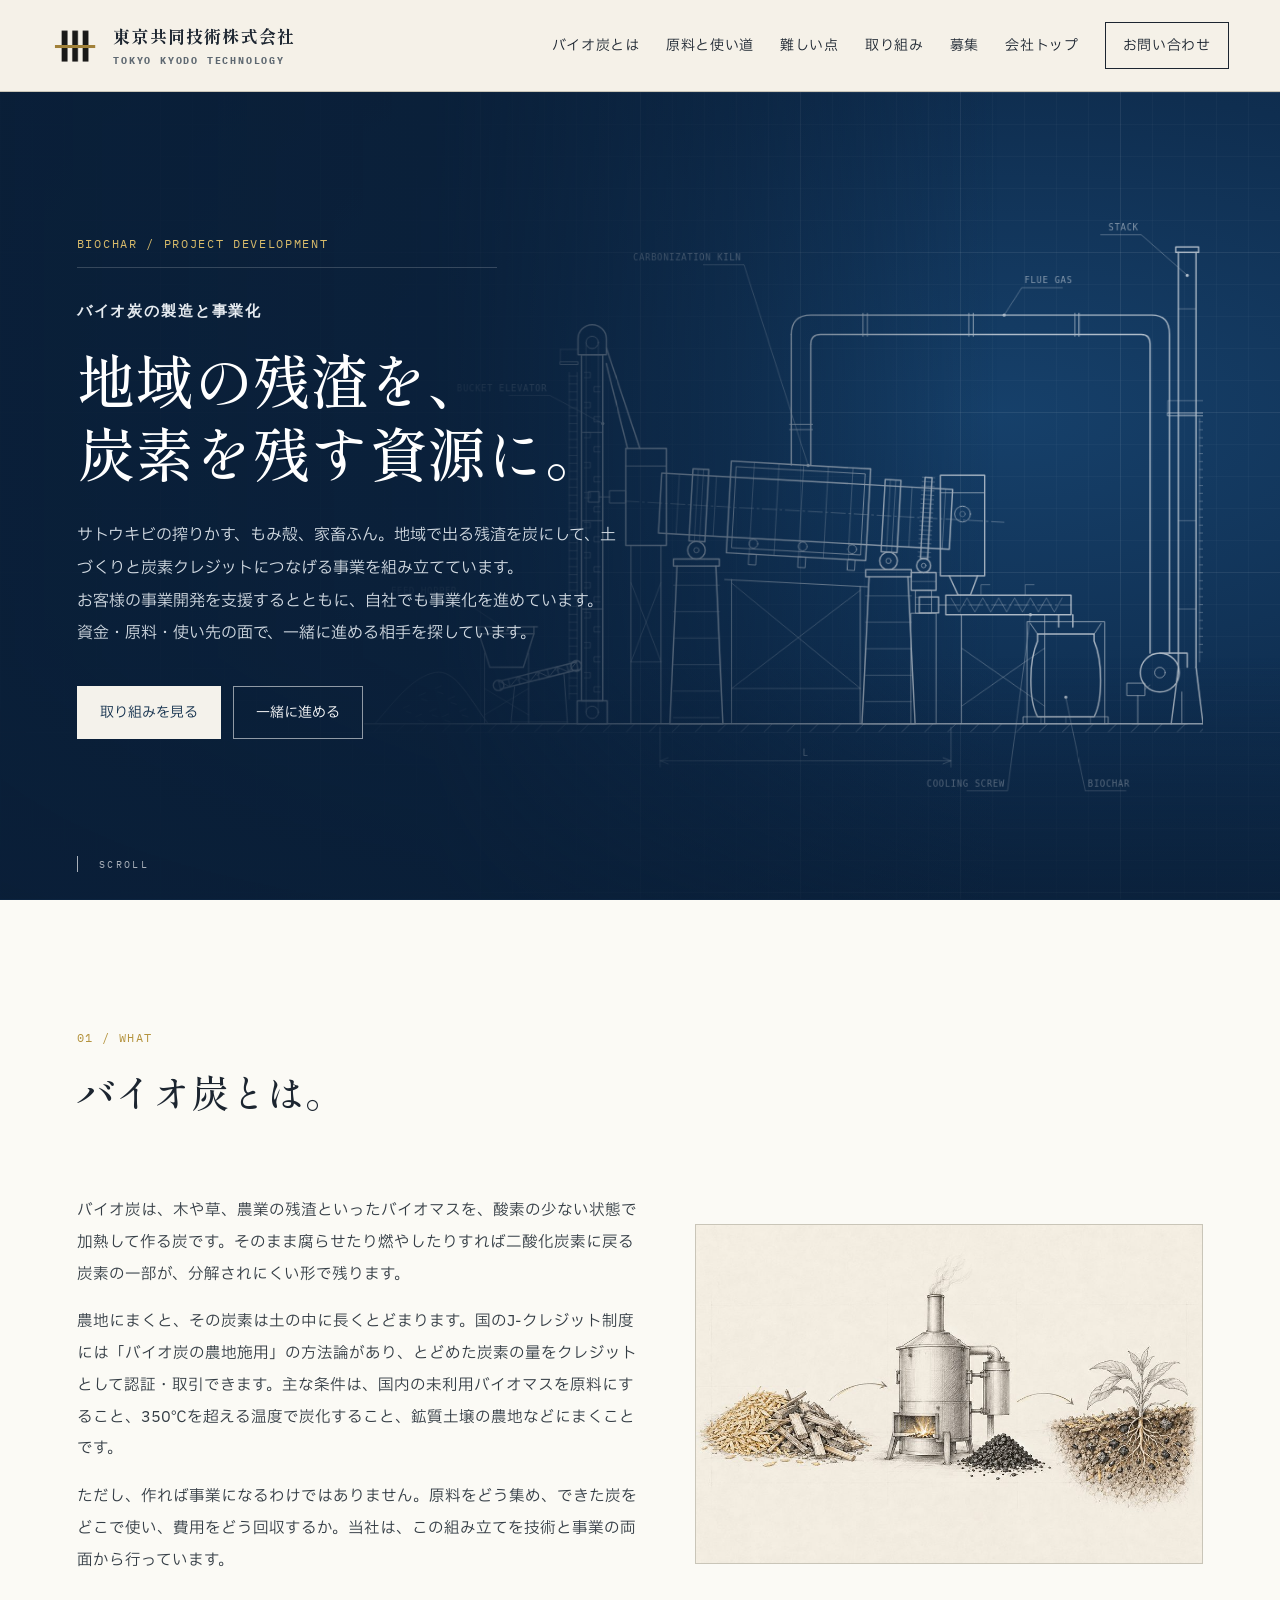
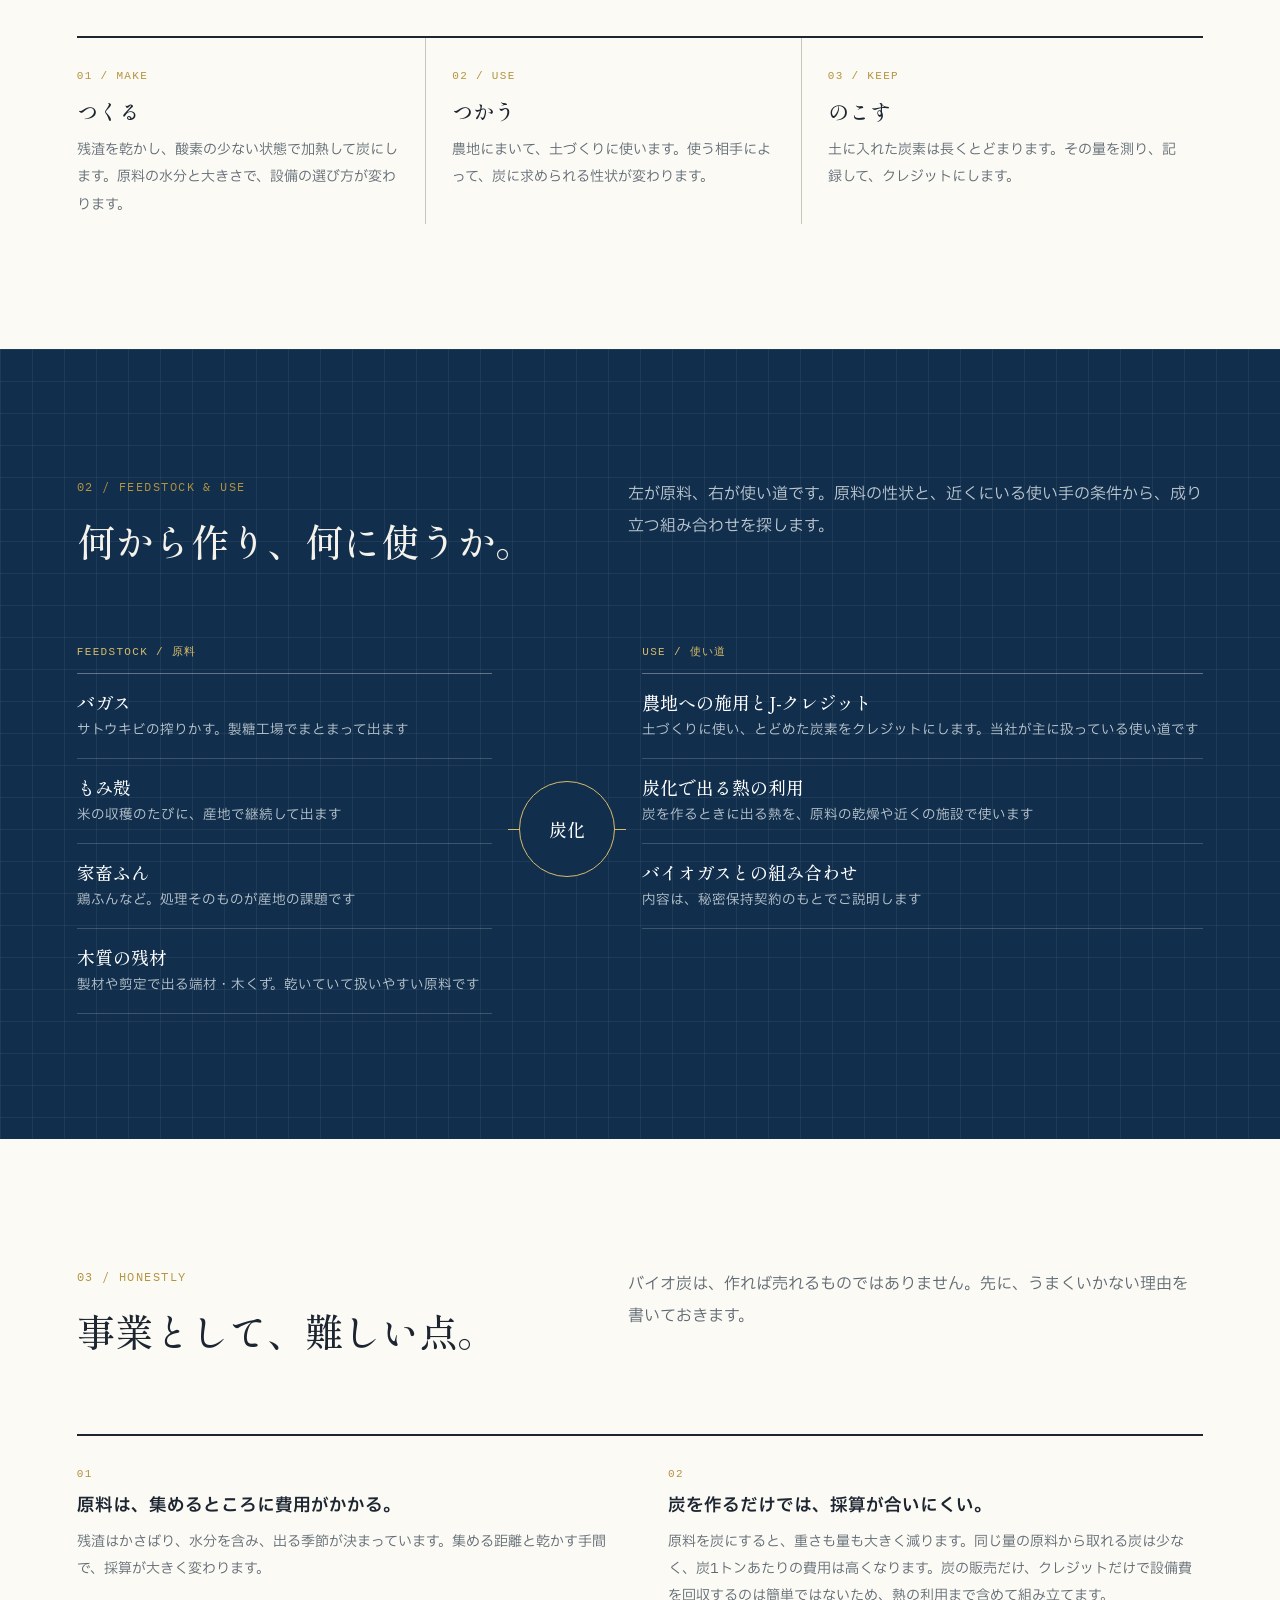
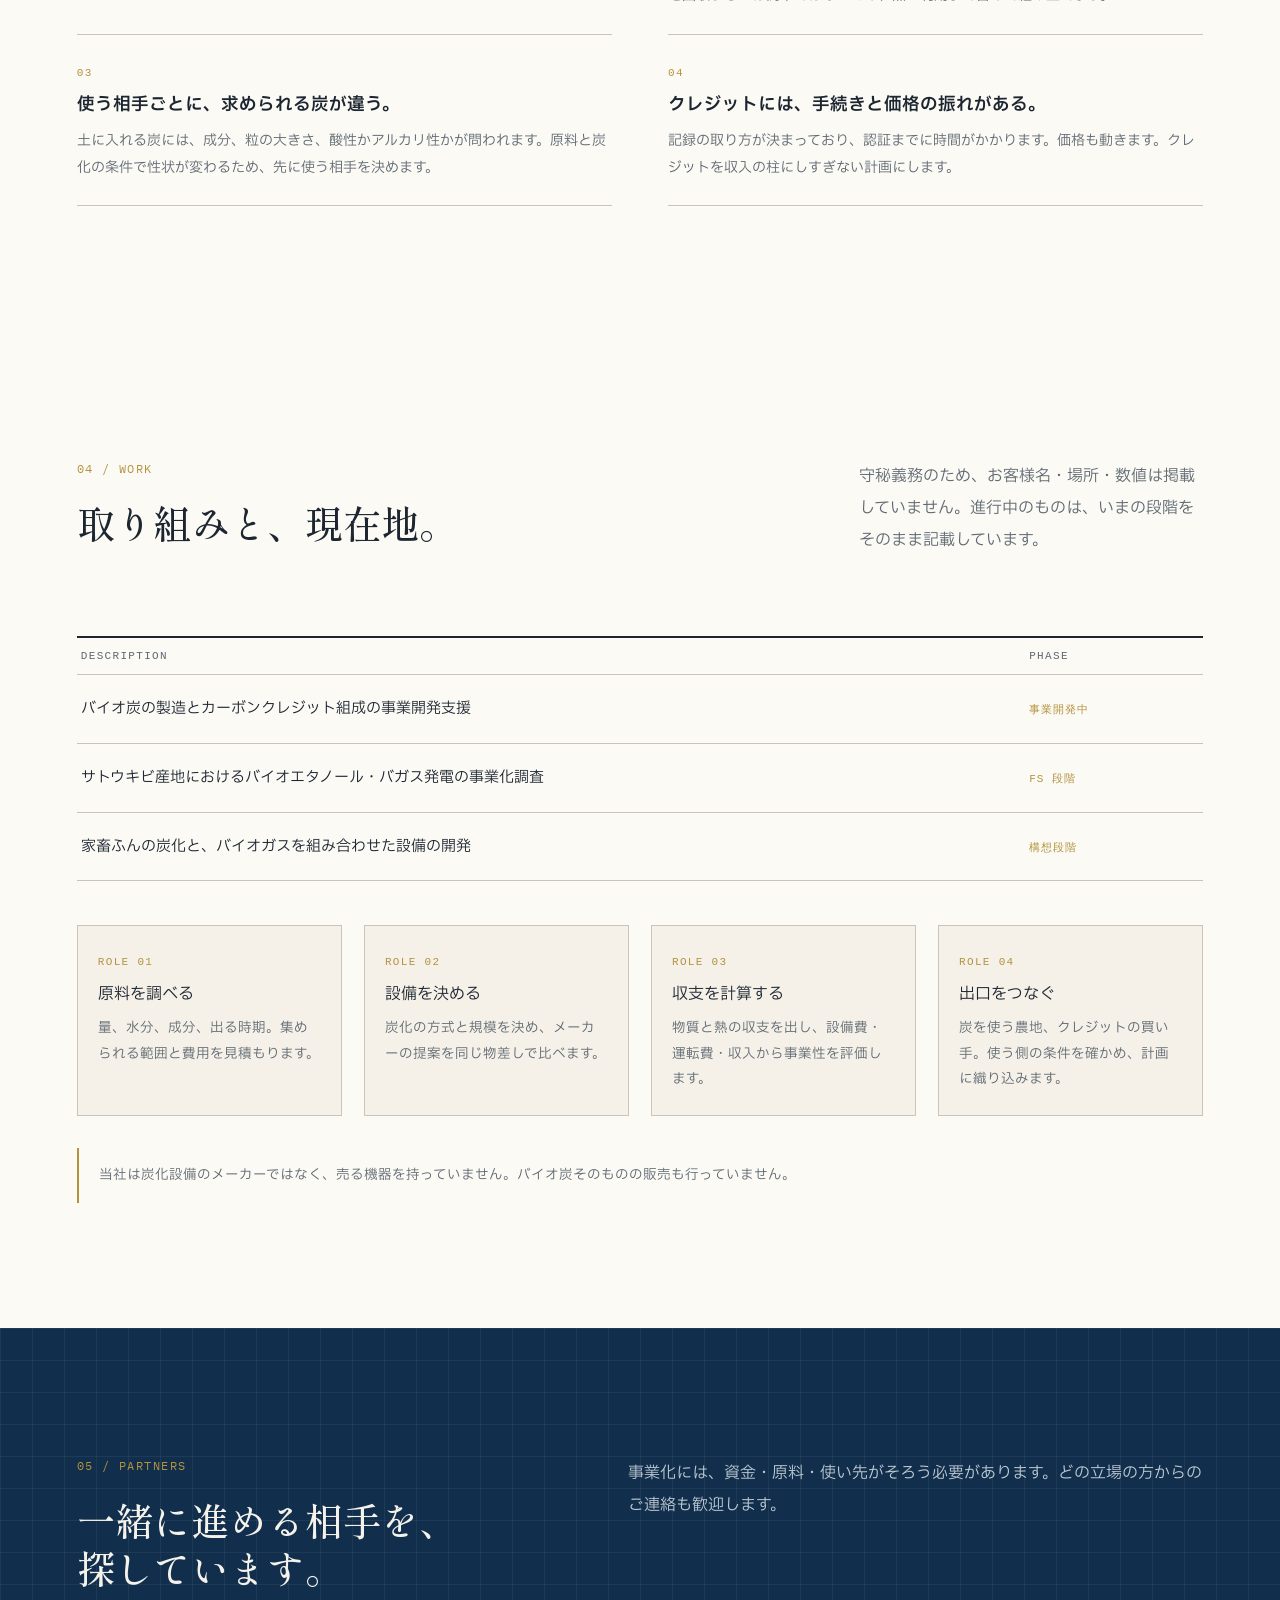
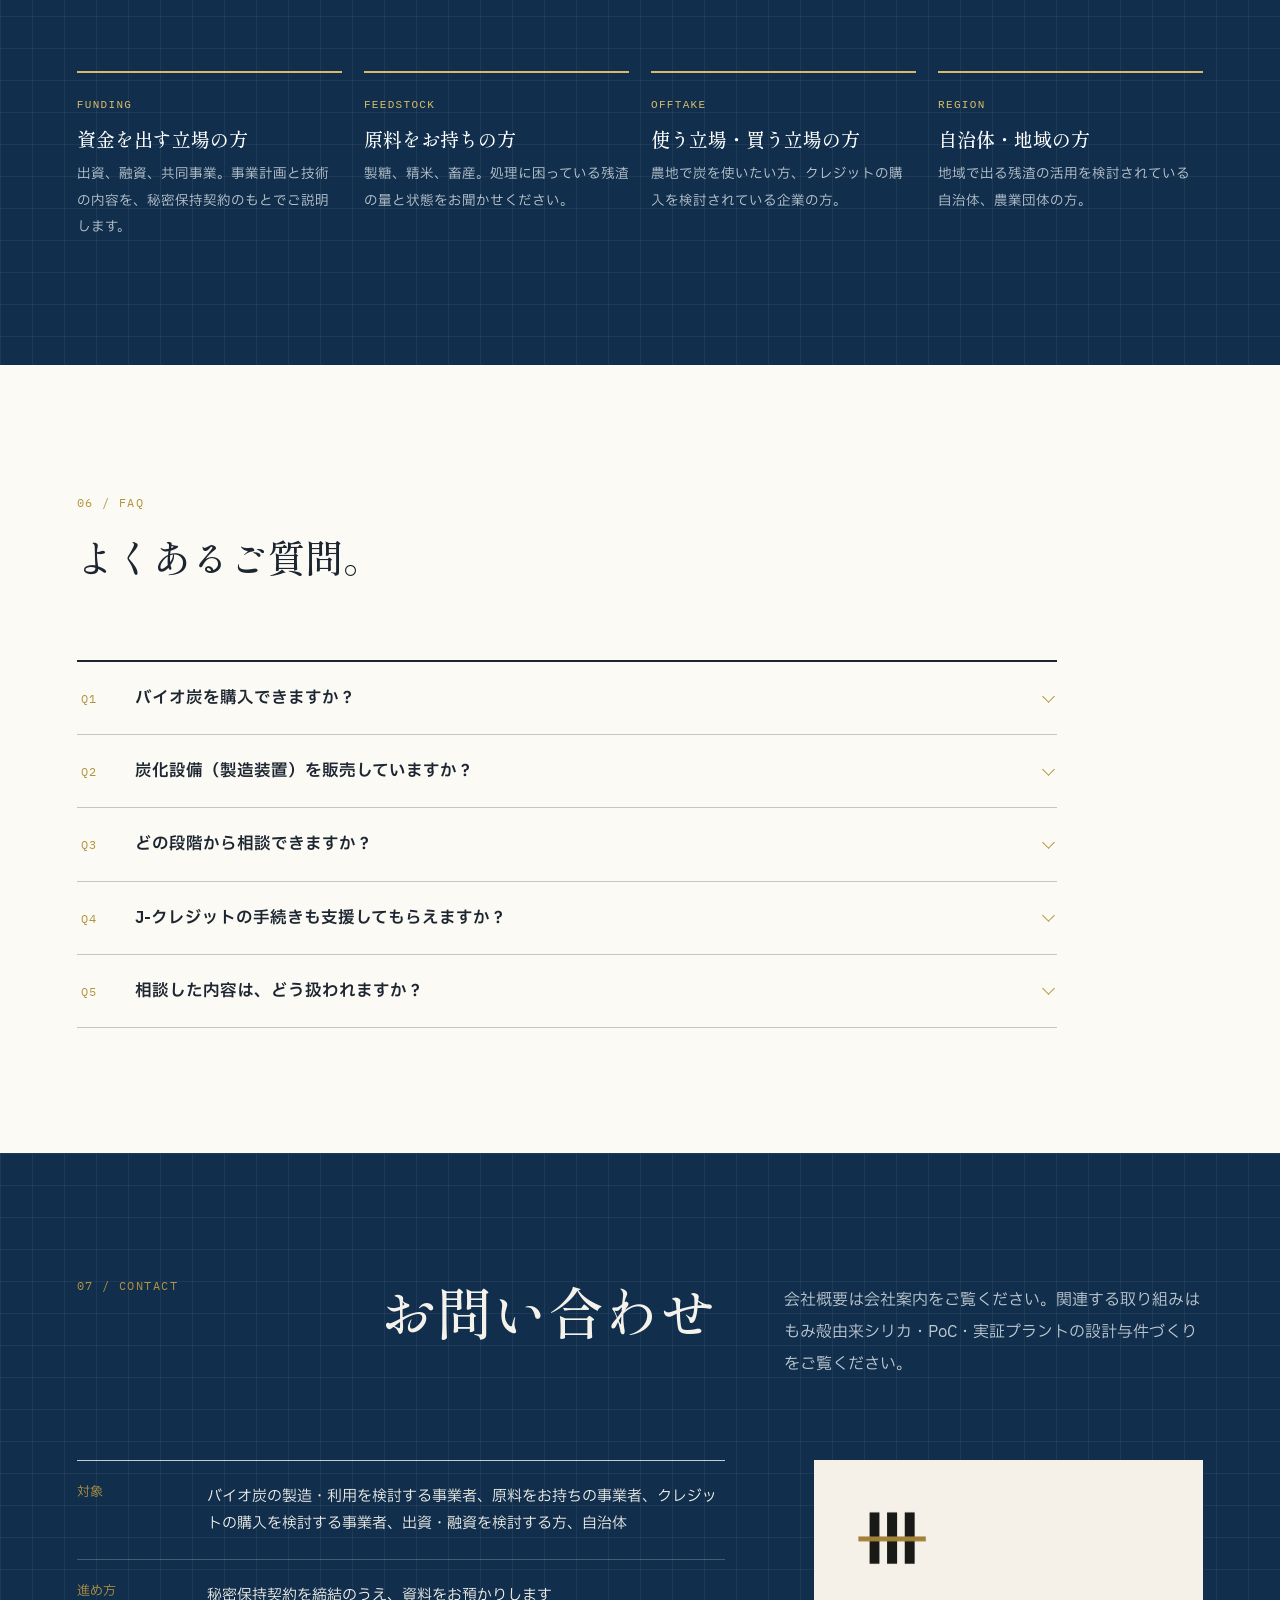
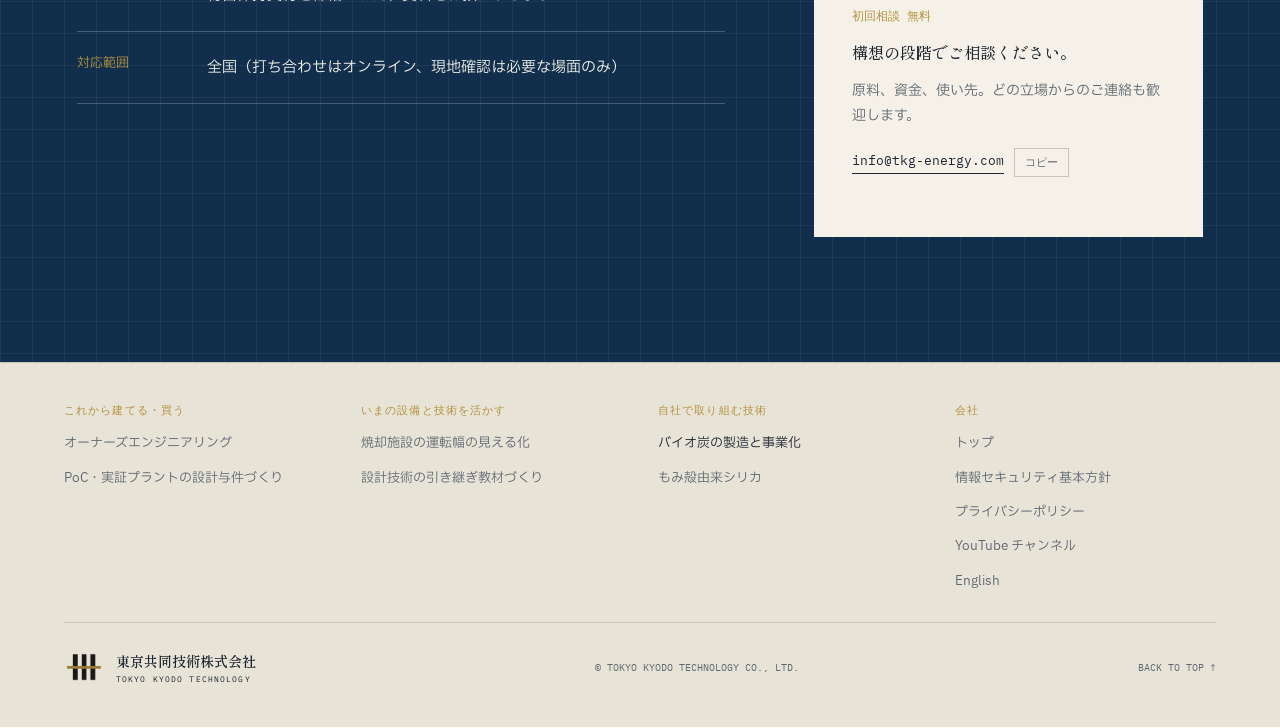
==== commit 48165c29: "Add handover page, group services into three entrances, set body and label fonts - New page /handove" ====
--- a/biochar.html
+++ b/biochar.html
@@ -17,14 +17,16 @@
 <meta name="twitter:card" content="summary_large_image">
 <link rel="canonical" href="https://www.tkg-energy.com/biochar">
 <link rel="icon" type="image/svg+xml" href="assets/favicon.svg">
-<link rel="stylesheet" href="assets/company.css?v=20261015">
+<link rel="stylesheet" href="assets/company.css?v=20261114">
 <link rel="preconnect" href="https://fonts.googleapis.com">
 <link rel="preconnect" href="https://fonts.gstatic.com" crossorigin>
-<link rel="stylesheet" href="https://fonts.googleapis.com/css2?family=Shippori+Mincho:wght@500;600;700&amp;display=swap">
-<link rel="stylesheet" href="assets/oe-visual.css?v=20261015">
-<link rel="stylesheet" href="assets/bp-hero.css?v=20261111">
-<link rel="stylesheet" href="assets/site-enhance.css?v=20261111c">
-<link rel="stylesheet" href="assets/service.css?v=20261106c">
+<link rel="stylesheet" href="https://fonts.googleapis.com/css2?family=IBM+Plex+Mono:wght@400;500&amp;family=IBM+Plex+Sans+JP:wght@400;500;700&amp;family=Shippori+Mincho:wght@500;600;700&amp;display=swap">
+<link rel="stylesheet" href="assets/oe-visual.css?v=20261114">
+<link rel="stylesheet" href="assets/bp-hero.css?v=20261114">
+<link rel="stylesheet" href="assets/site-enhance.css?v=20261114">
+<link rel="stylesheet" href="assets/site-menu.css?v=20261114">
+<link rel="stylesheet" href="assets/service.css?v=20261114">
+<link rel="stylesheet" href="assets/site-font.css?v=20261114">
 <script src="assets/nav.js?v=20261015" defer></script>
 <script src="assets/motion.js?v=20261015g" defer></script>
 <script type="application/ld+json">
@@ -380,15 +382,11 @@
 </section>
 
 <footer class="footer">
-  <div class="footer-links" role="navigation" aria-label="サイト内リンク">
-    <a href="./">トップ</a>
-    <a href="owners-engineering">オーナーズエンジニアリング</a>
-    <a href="pilot-plant">PoC・実証プラントの設計与件づくり</a>
-    <a href="incineration">焼却施設の運転幅の見える化</a>
-    <a href="biochar" aria-current="page">バイオ炭の製造と事業化</a>
-    <a href="silica">もみ殻由来シリカ</a>
-    <a href="security-policy">情報セキュリティ基本方針</a>
-    <a href="en" lang="en" hreflang="en">English</a>
+  <div class="footer-links footer-groups" role="navigation" aria-label="サイト内リンク">
+    <div><b>これから建てる・買う</b><a href="owners-engineering">オーナーズエンジニアリング</a><a href="pilot-plant">PoC・実証プラントの設計与件づくり</a></div>
+    <div><b>いまの設備と技術を活かす</b><a href="incineration">焼却施設の運転幅の見える化</a><a href="handover">設計技術の引き継ぎ教材づくり</a></div>
+    <div><b>自社で取り組む技術</b><a href="biochar" aria-current="page">バイオ炭の製造と事業化</a><a href="silica">もみ殻由来シリカ</a></div>
+    <div><b>会社</b><a href="./">トップ</a><a href="security-policy">情報セキュリティ基本方針</a><a href="privacy-policy">プライバシーポリシー</a><a href="https://www.youtube.com/@TokyoKyodoTechnology" target="_blank" rel="noopener">YouTube チャンネル</a><a href="en" lang="en" hreflang="en">English</a></div>
   </div>
   <div class="footer-brand">
     <img src="assets/logo.png" alt="">
--- a/assets/company.css
+++ b/assets/company.css
@@ -1,10 +1,10 @@
 /*! tailwindcss v4.2.1 | MIT License | https://tailwindcss.com */
-@layer theme{:root,:host{--font-sans:ui-sans-serif, system-ui, sans-serif, "Apple Color Emoji", "Segoe UI Emoji", "Segoe UI Symbol", "Noto Color Emoji";--font-mono:ui-monospace, SFMono-Regular, Menlo, Monaco, Consolas, "Liberation Mono", "Courier New", monospace;--spacing:.25rem;--default-font-family:var(--font-sans);--default-mono-font-family:var(--font-mono)}}@layer base{*,:after,:before,::backdrop{box-sizing:border-box;border:0 solid;margin:0;padding:0}::file-selector-button{box-sizing:border-box;border:0 solid;margin:0;padding:0}html,:host{-webkit-text-size-adjust:100%;tab-size:4;line-height:1.5;font-family:var(--default-font-family,ui-sans-serif, system-ui, sans-serif, "Apple Color Emoji", "Segoe UI Emoji", "Segoe UI Symbol", "Noto Color Emoji");font-feature-settings:var(--default-font-feature-settings,normal);font-variation-settings:var(--default-font-variation-settings,normal);-webkit-tap-highlight-color:transparent}hr{height:0;color:inherit;border-top-width:1px}abbr:where([title]){-webkit-text-decoration:underline dotted;text-decoration:underline dotted}h1,h2,h3,h4,h5,h6{font-size:inherit;font-weight:inherit}a{color:inherit;-webkit-text-decoration:inherit;-webkit-text-decoration:inherit;-webkit-text-decoration:inherit;-webkit-text-decoration:inherit;text-decoration:inherit}b,strong{font-weight:bolder}code,kbd,samp,pre{font-family:var(--default-mono-font-family,ui-monospace, SFMono-Regular, Menlo, Monaco, Consolas, "Liberation Mono", "Courier New", monospace);font-feature-settings:var(--default-mono-font-feature-settings,normal);font-variation-settings:var(--default-mono-font-variation-settings,normal);font-size:1em}small{font-size:80%}sub,sup{vertical-align:baseline;font-size:75%;line-height:0;position:relative}sub{bottom:-.25em}sup{top:-.5em}table{text-indent:0;border-color:inherit;border-collapse:collapse}:-moz-focusring{outline:auto}progress{vertical-align:baseline}summary{display:list-item}ol,ul,menu{list-style:none}img,svg,video,canvas,audio,iframe,embed,object{vertical-align:middle;display:block}img,video{max-width:100%;height:auto}button,input,select,optgroup,textarea{font:inherit;font-feature-settings:inherit;font-variation-settings:inherit;letter-spacing:inherit;color:inherit;opacity:1;background-color:#0000;border-radius:0}::file-selector-button{font:inherit;font-feature-settings:inherit;font-variation-settings:inherit;letter-spacing:inherit;color:inherit;opacity:1;background-color:#0000;border-radius:0}:where(select:is([multiple],[size])) optgroup{font-weight:bolder}:where(select:is([multiple],[size])) optgroup option{padding-inline-start:20px}::file-selector-button{margin-inline-end:4px}::placeholder{opacity:1}@supports (not ((-webkit-appearance:-apple-pay-button))) or (contain-intrinsic-size:1px){::placeholder{color:currentColor}@supports (color:color-mix(in lab, red, red)){::placeholder{color:color-mix(in oklab, currentcolor 50%, transparent)}}}textarea{resize:vertical}::-webkit-search-decoration{-webkit-appearance:none}::-webkit-date-and-time-value{min-height:1lh;text-align:inherit}::-webkit-datetime-edit{display:inline-flex}::-webkit-datetime-edit-fields-wrapper{padding:0}::-webkit-datetime-edit{padding-block:0}::-webkit-datetime-edit-year-field{padding-block:0}::-webkit-datetime-edit-month-field{padding-block:0}::-webkit-datetime-edit-day-field{padding-block:0}::-webkit-datetime-edit-hour-field{padding-block:0}::-webkit-datetime-edit-minute-field{padding-block:0}::-webkit-datetime-edit-second-field{padding-block:0}::-webkit-datetime-edit-millisecond-field{padding-block:0}::-webkit-datetime-edit-meridiem-field{padding-block:0}::-webkit-calendar-picker-indicator{line-height:1}:-moz-ui-invalid{box-shadow:none}button,input:where([type=button],[type=reset],[type=submit]){appearance:button}::file-selector-button{appearance:button}::-webkit-inner-spin-button{height:auto}::-webkit-outer-spin-button{height:auto}[hidden]:where(:not([hidden=until-found])){display:none!important}}@layer components;@layer utilities{.visible{visibility:visible}.relative{position:relative}.start{inset-inline-start:var(--spacing)}.table{display:table}.antialiased{-webkit-font-smoothing:antialiased;-moz-osx-font-smoothing:grayscale}}@media (width<=980px){.compact-heading{grid-template-columns:1fr!important;gap:22px!important;margin-bottom:55px!important}.compact-heading h2{white-space:normal!important}.advisor-grid,.record-strip{grid-template-columns:1fr!important}.record-strip>div{border-bottom:1px solid var(--line);border-right:0!important}}@media (width>=981px){.hero{min-height:calc(100vh - 132px)!important}.hero-visual{min-height:650px!important}}.hero-caption{bottom:0!important}.compact-heading{grid-template-columns:1.55fr .75fr;align-items:start;gap:70px;margin-bottom:80px;display:grid}.compact-heading>div>span{letter-spacing:.12em;color:var(--gold);font:12px monospace}.compact-heading h2{white-space:nowrap;margin:18px 0 0;font:500 clamp(34px,3vw,42px)/1.25 var(--serif,serif)}.compact-heading>p{color:var(--muted);margin:4px 0 0;font-size:16px;line-height:2}.blueprint .compact-heading>p{color:#c0cad2}.advisor-grid{border-top:1px solid var(--ink);border-left:1px solid var(--line);grid-template-columns:1fr 1fr;display:grid}.advisor-grid article{border-right:1px solid var(--line);border-bottom:1px solid var(--line);min-height:300px;padding:34px 38px;position:relative}.advisor-grid article:first-child{background:#f0eadc}.advisor-index{justify-content:space-between;align-items:center;margin-bottom:38px;display:flex}.advisor-index span{color:var(--gold);font:13px monospace}.advisor-index small{letter-spacing:.08em;color:var(--muted);font:11px monospace}.advisor-grid b{letter-spacing:.1em;color:var(--gold);font:11px monospace}.advisor-grid h3{margin:12px 0 15px;font:500 26px var(--serif,serif)}.advisor-grid p{color:var(--muted);margin:0;font-size:15px;line-height:1.95}.record-strip{border-top:1px solid var(--ink);border-bottom:1px solid var(--line);grid-template-columns:repeat(3,1fr);margin-top:55px;display:grid}.record-strip>div{border-right:1px solid var(--line);padding:27px 28px}.record-strip>div:last-child{border-right:0}.record-strip strong{color:var(--blue);font:500 30px var(--serif,serif);display:block}.record-strip span{color:var(--muted);margin-top:8px;font-size:13px;display:block}.hero{border-bottom:1px solid var(--line)}.hero h1{letter-spacing:-.02em!important;font-size:clamp(48px,4.5vw,64px)!important;line-height:1.22!important}.hero h1 span{white-space:nowrap;display:block}.hero-visual{border-left:1px solid var(--line)!important}.services .section-heading h2{font-size:clamp(34px,3.2vw,50px);line-height:1.28}.services .section-heading h2 span{white-space:nowrap;display:block}.hero-visual{background-position:62%!important;background-size:cover!important}.hero-visual img{display:none!important}:root{--paper:#f5f1e8;--white:#fbfaf5;--ink:#1c2530;--muted:#5e6871;--line:#c9c5b8;--gold:#b4933e;--blue:#112f4c}*{box-sizing:border-box}html{scroll-behavior:smooth}body{background:var(--paper);color:var(--ink);margin:0;font-family:Yu Gothic,Hiragino Kaku Gothic ProN,Noto Sans JP,sans-serif;font-size:16px}a{color:inherit;text-decoration:none}img{max-width:100%;display:block}.site-header{border-bottom:1px solid var(--line);z-index:20;-webkit-backdrop-filter:blur(12px);backdrop-filter:blur(12px);background:#f5f1e8f5;justify-content:space-between;align-items:center;height:92px;padding:0 4vw;display:flex;position:sticky;top:0}.brand{letter-spacing:.07em;align-items:center;gap:14px;font-family:var(--serif,serif);font-size:17px;font-weight:700;display:flex}.brand img{object-fit:contain;mix-blend-mode:multiply;width:48px;height:48px}.brand small{letter-spacing:.18em;color:var(--muted);margin-top:4px;font-family:monospace;font-size:10px;display:block}nav{letter-spacing:.05em;align-items:center;gap:26px;font-size:14px;display:flex}nav a{border-bottom:1px solid #0000;padding:11px 0}nav a:hover{border-color:var(--gold)}nav .nav-cta{border:1px solid var(--ink);padding:12px 17px}.drafting-grid{background-image:linear-gradient(#1c25300e 1px,#0000 1px),linear-gradient(90deg,#1c25300e 1px,#0000 1px);background-size:32px 32px}.hero{grid-template-columns:.92fr 1.08fr;min-height:calc(100vh - 92px);display:grid;position:relative;overflow:hidden}.hero-copy{z-index:2;align-self:center;padding:8vh 3vw 8vh 6vw;position:relative}.eyebrow{letter-spacing:.13em;color:var(--gold);border-bottom:1px solid var(--line);margin:0 0 7vh;padding-bottom:15px;font:12px/1.4 monospace}.hero h1{letter-spacing:-.03em;margin:0;font-family:var(--serif,serif);font-size:clamp(64px,8vw,124px);font-weight:500;line-height:1.04}.hero h1:after{content:"";border:2px solid var(--gold);vertical-align:top;width:12px;height:12px;margin-left:15px;display:inline-block}.hero-actions{align-items:center;gap:12px;display:flex}.hero-actions a{border:1px solid var(--ink);padding:14px 18px;font-size:14px}.hero-actions .primary{background:var(--ink);color:var(--white)}.hero-visual{background:var(--white);border-left:1px solid var(--line);min-height:690px;position:relative;overflow:hidden}.hero-visual img{object-fit:cover;object-position:center;width:100%;height:100%}.hero-caption{border-left:3px solid var(--gold);background:#f5f1e8eb;align-items:flex-start;gap:24px;width:36%;padding:14px 18px;display:flex;position:absolute;bottom:3.5vh;right:4vw}.hero-caption span{color:var(--gold);white-space:nowrap;font:11px monospace}.hero-caption p{margin:0;font-size:13px;line-height:1.7}.section{padding:125px 6vw}.section-heading{grid-template-columns:.8fr 1.1fr 1.25fr;align-items:start;gap:35px;margin-bottom:80px;display:grid}.section-heading>span{letter-spacing:.12em;color:var(--gold);font:12px monospace}.section-heading h2{margin:0;font:500 clamp(42px,5.2vw,72px)/1.18 var(--serif,serif)}.section-heading p{color:var(--muted);margin:6px 0 0;font-size:16px;line-height:2}.scope{background:var(--white)}.lifecycle{grid-template-columns:repeat(5,1fr);margin-top:30px;display:grid;position:relative}.life-line{border-top:1px solid var(--ink);position:absolute;top:61px;left:2%;right:2%}.lifecycle article{padding-right:24px;position:relative}.lifecycle span{color:var(--gold);font:12px monospace}.lifecycle i{border:3px solid var(--gold);background:var(--white);z-index:2;border-radius:50%;width:15px;height:15px;margin:32px 0 30px;display:block;position:relative}.lifecycle b{letter-spacing:.08em;font:12px monospace}.lifecycle h3{margin:10px 0;font:500 20px var(--serif,serif)}.lifecycle p{color:var(--muted);font-size:14px;line-height:1.7}.audience{border-top:1px solid var(--ink);border-bottom:1px solid var(--line);grid-template-columns:.45fr repeat(5,1fr);align-items:center;margin-top:75px;display:grid}.audience>*{margin:0;padding:20px 14px;font-size:14px}.audience span{color:var(--gold);font:12px monospace}.service-list{border-top:1px solid var(--ink)}.service-list article{border-bottom:1px solid var(--line);grid-template-columns:65px 88px 1fr;align-items:center;gap:30px;padding:30px 0;display:grid}.service-no{color:var(--gold);font:13px monospace}.service-list img{width:70px;height:70px}.service-list small{letter-spacing:.11em;color:var(--gold);font:11px monospace}.service-list h3{margin:7px 0 10px;font:500 24px var(--serif,serif)}.service-list p{color:var(--muted);max-width:780px;margin:0;font-size:15px;line-height:1.9}.blueprint{background-color:var(--blue);color:#f4f2eb;background-image:linear-gradient(#ffffff0e 1px,#0000 1px),linear-gradient(90deg,#ffffff0e 1px,#0000 1px);background-size:32px 32px}.blueprint .section-heading p{color:#c0cad2}.method-grid{grid-template-columns:repeat(6,1fr);display:grid;position:relative}.method-grid:before{content:"";border-top:1px solid #74889a;position:absolute;top:29px;left:4%;right:4%}.method-grid article{position:relative}.method-grid span{border:1px solid var(--gold);background:var(--blue);width:58px;height:58px;color:var(--gold);z-index:2;border-radius:50%;place-items:center;font:14px monospace;display:grid;position:relative}.method-grid h3{margin:25px 0 8px;font:500 18px var(--serif,serif)}.method-grid p{color:#aebbc5;margin:0;font-size:13px}.principal{background:var(--white)}.principal-profile{grid-template-columns:310px 1fr;gap:70px;max-width:1050px;margin:0 auto 90px;display:grid}.principal-profile figure{margin:0}.principal-profile figure img{filter:saturate(.75);border:1px solid var(--line);width:100%}.principal-profile figcaption{color:var(--gold);margin-top:10px;font:11px monospace}.bio>span{letter-spacing:.12em;color:var(--gold);font:12px monospace}.bio h3{margin:15px 0 28px;font:500 48px var(--serif,serif)}.bio h3 small{color:var(--blue);margin-top:5px;font:italic 18px var(--serif,serif);display:block}.bio>p{color:var(--muted);max-width:690px;font-size:16px;line-height:2}.qualifications{border-top:1px solid var(--line);grid-template-columns:155px 1fr;margin-top:28px;padding-top:24px;display:grid}.qualifications b{letter-spacing:.12em;grid-row:1/5;font-size:13px}.qualifications p{margin:0 0 12px;font-size:14px}.qualifications p:before{content:"—";color:var(--gold);margin-right:12px}.track-grid{border-top:1px solid var(--ink);grid-template-columns:1fr 1fr;display:grid}.track-grid article{padding:38px 44px 20px 0}.track-grid article+article{border-left:1px solid var(--line);padding-left:44px}.track-grid span{color:var(--gold);font:12px monospace}.track-grid h3{margin:14px 0;font:500 24px var(--serif,serif)}.track-grid p,.track-grid li{color:var(--muted);font-size:15px;line-height:1.9}.track-grid ul{padding-left:18px}.company-grid{grid-template-columns:1.25fr .75fr;gap:7vw;display:grid}.company dl{border-top:1px solid #ffffffbf;margin:0}.company dl div{border-bottom:1px solid #ffffff38;grid-template-columns:130px 1fr;padding:22px 0;display:grid}.company dt{color:var(--gold);font-size:13px}.company dd{margin:0;font-size:15px;line-height:1.8}.company dd small{color:#aebbc5;font:11px monospace}.contact-card{background:var(--paper);color:var(--ink);padding:38px}.contact-card img{mix-blend-mode:multiply;width:80px;margin-bottom:25px}.contact-card>span{color:var(--gold);font:12px monospace}.contact-card h3{margin:12px 0;font:500 27px/1.5 var(--serif,serif)}.contact-card p{color:var(--muted);font-size:14px;line-height:1.8}.contact-card a{border-bottom:1px solid var(--ink);margin-top:20px;padding-bottom:4px;font:13px monospace;display:inline-block}.footer{border-top:1px solid var(--line);background:#e8e3d7;justify-content:space-between;align-items:center;padding:40px 5vw;display:flex}.footer-brand{align-items:center;gap:12px;font:600 14px var(--serif,serif);display:flex}.footer-brand img{object-fit:contain;mix-blend-mode:multiply;width:40px;height:40px}.footer-brand small{letter-spacing:.14em;margin-top:3px;font:8px monospace;display:block}.footer>p,.footer>a{color:var(--muted);font:10px monospace}@media (width<=980px){.site-header{height:76px;padding:0 18px}.site-header nav a:not(.nav-cta){display:none}.brand{font-size:14px}.brand img{width:42px;height:42px}.hero{grid-template-columns:1fr}.hero-copy{padding:80px 24px 60px}.hero-visual{border-left:0;border-top:1px solid var(--line);min-height:480px}.hero-caption{width:auto;bottom:18px;left:24px;right:24px}.section{padding:90px 24px}.section-heading{grid-template-columns:1fr;gap:17px;margin-bottom:55px}.lifecycle{grid-template-columns:1fr 1fr;gap:42px 15px}.life-line{display:none}.lifecycle i{margin:14px 0}.audience{grid-template-columns:1fr 1fr}.service-list article{grid-template-columns:40px 62px 1fr;gap:14px}.service-list img{width:58px}.method-grid{grid-template-columns:1fr 1fr;gap:38px}.method-grid:before{display:none}.principal-profile{grid-template-columns:1fr;gap:35px}.principal-profile figure{max-width:320px}.track-grid{grid-template-columns:1fr}.track-grid article+article{border-left:0;border-top:1px solid var(--line);padding-left:0}.company-grid{grid-template-columns:1fr}.footer{flex-wrap:wrap;align-items:flex-start;gap:30px}.footer>p{order:3;width:100%}}@media (width<=560px){body{font-size:15px}.brand span{display:none}.site-header nav .nav-cta{padding:9px 12px;font-size:12px}.hero h1{font-size:62px}.lead{font-size:16px}.hero-actions{flex-direction:column;align-items:stretch}.hero-caption{display:none}.hero-visual{min-height:360px}.section-heading p{font-size:15px}.lifecycle,.audience{grid-template-columns:1fr}.audience>*{border-top:1px solid var(--line)}.service-list article{grid-template-columns:40px 1fr}.service-list img{display:none}.method-grid{grid-template-columns:1fr 1fr}.principal-profile figure{max-width:250px}.bio h3{font-size:38px}.qualifications{grid-template-columns:1fr}.qualifications b{grid-row:auto;margin-bottom:18px}.company dl div{grid-template-columns:1fr;gap:8px}}html,body,main{max-width:100%;overflow-x:hidden}body{background:var(--white)}.hero{background-color:var(--white);border-bottom:1px solid var(--line);align-items:stretch;height:600px!important;min-height:600px!important}.hero-copy{flex-direction:column;justify-content:center;align-self:stretch;height:600px;padding:62px 3vw 58px 6vw;display:flex}.hero-visual{background-color:var(--white)!important;border-bottom:0!important;height:600px!important;min-height:600px!important}.hero-caption{margin:0!important;bottom:0!important}.hero h1{font-size:clamp(36px,3vw,46px)!important;line-height:1.34!important}.lead{color:#3d4952;margin:32px 0;font-size:16px;line-height:2.05}.eyebrow{margin-bottom:34px}.life-line{top:53px!important;left:7px!important;right:calc(20% - 7px)!important}.lifecycle article{padding-right:30px}.lifecycle .life-summary{color:var(--ink);margin:0 0 12px;font-weight:600}.lifecycle .life-detail{color:var(--muted);margin:0;font-size:13px;line-height:1.85}.rd-section{background:#eee9dd;grid-template-columns:1.08fr .92fr;align-items:center;gap:7vw;display:grid}.rd-visual{border:1px solid var(--line);background:var(--white);min-height:510px;position:relative;overflow:hidden}.rd-visual img{object-fit:cover;width:100%;height:510px}.rd-visual span{border-top:1px solid var(--line);border-right:1px solid var(--line);letter-spacing:.1em;color:var(--gold);background:#f5f1e8f0;padding:12px 15px;font:11px monospace;position:absolute;bottom:0;left:0}.rd-copy>span{letter-spacing:.12em;color:var(--gold);font:12px monospace}.rd-copy h2{margin:20px 0 28px;font:500 clamp(34px,3.2vw,48px)/1.4 var(--serif,serif)}.rd-copy p{color:var(--muted);margin:0 0 16px;font-size:15px;line-height:2}.rd-copy a{border-bottom:1px solid var(--ink);margin-top:18px;padding:14px 0;font-size:14px;font-weight:600;display:inline-block}@media (width<=980px){.hero{border-bottom:0;display:block;height:auto!important;min-height:0!important}.hero-copy{height:auto;padding:66px 24px 52px}.hero-visual{border-top:1px solid var(--line);border-left:0!important;border-bottom:1px solid var(--line)!important;background-position:64%!important;height:340px!important;min-height:340px!important}.hero-caption{display:none}.hero h1 span{white-space:normal}.eyebrow{margin-bottom:30px}.lead{margin:28px 0 32px}.rd-section{grid-template-columns:1fr;gap:44px}.rd-visual,.rd-visual img{height:auto;min-height:0}.lifecycle article{padding-right:18px}}@media (width<=560px){.hero-copy{padding:52px 20px 42px}.hero h1{font-size:clamp(34px,10.4vw,46px)!important;line-height:1.35!important}.hero h1:after{width:8px;height:8px;margin-left:8px}.lead{font-size:15px;line-height:1.9}.lead br{display:none}.hero-visual{height:280px!important;min-height:280px!important;margin:0!important}.section{padding-left:20px;padding-right:20px}.compact-heading{margin-bottom:44px!important}.compact-heading h2{font-size:32px}.lifecycle{gap:0}.lifecycle article{border-top:1px solid var(--line);padding:24px 0}.lifecycle article:first-of-type{border-top:1px solid var(--ink)}.lifecycle i{display:none}.lifecycle .life-detail{font-size:14px}.rd-section{padding-top:72px;padding-bottom:76px}.rd-copy h2{font-size:32px}.rd-visual span{font-size:9px}}@media (width>=981px){.scope .compact-heading{grid-template-columns:minmax(360px,500px) minmax(320px,620px);justify-content:start;gap:clamp(40px,4vw,68px)}}.lifecycle{--timeline-y:55px;margin-bottom:54px}.life-line{left:8px!important;right:calc(20% - 8px)!important;top:var(--timeline-y)!important}.lifecycle span{line-height:14px;display:block}.life-marker{align-items:center;height:16px;margin:33px 0 26px;display:flex}.life-marker i{border-width:3px;flex:0 0 16px;width:16px;height:16px;margin:0!important}.service-breakdown{border-top:1px solid var(--ink)}.service-breakdown article{border-bottom:1px solid var(--line);grid-template-columns:minmax(250px,.58fr) 1.42fr;align-items:start;gap:54px;padding:25px 0;display:grid}.service-breakdown article>div>span{color:var(--gold);letter-spacing:.08em;font:11px monospace}.service-breakdown h3{margin:8px 0 0;font:500 20px var(--serif,serif)}.service-breakdown ul{gap:10px;margin:0;padding:0;list-style:none;display:grid}.service-breakdown li{color:var(--muted);padding-left:18px;font-size:14px;line-height:1.75;position:relative}.service-breakdown li:before{content:"—";color:var(--gold);position:absolute;left:0}@media (width<=980px){.lifecycle{margin-bottom:42px}.life-marker{margin:14px 0 20px}.service-breakdown article{grid-template-columns:220px 1fr;gap:32px}}@media (width<=560px){.life-marker{display:none}.service-breakdown article{grid-template-columns:1fr;gap:18px;padding:24px 0}.service-breakdown ul{gap:8px}.service-breakdown li{font-size:14px}}html,body{overflow-x:clip!important}main{padding-top:92px;overflow:visible!important}.site-header{z-index:100;width:100%;inset:0 0 auto;position:fixed!important}.hero{grid-template-rows:600px!important;align-items:stretch!important}.hero-copy,.hero-visual{height:100%!important;min-height:0!important}.hero-visual{background-position:62%!important;position:relative!important}.hero-caption{width:min(68%,740px)!important;bottom:0!important;right:0!important}.section,[id]{scroll-margin-top:92px}@media (width<=980px){main{padding-top:76px}.hero{grid-template-rows:auto 340px!important}.hero-copy{height:auto!important}.hero-visual{height:340px!important;min-height:340px!important}.section,[id]{scroll-margin-top:76px}}@media (width<=560px){.hero{grid-template-rows:auto 280px!important}.hero-visual{height:280px!important;min-height:280px!important}}
+@layer theme{:root,:host{--font-sans:ui-sans-serif, system-ui, sans-serif, "Apple Color Emoji", "Segoe UI Emoji", "Segoe UI Symbol", "Noto Color Emoji";--font-mono:ui-monospace, SFMono-Regular, Menlo, Monaco, Consolas, "Liberation Mono", "Courier New", monospace;--spacing:.25rem;--default-font-family:var(--font-sans);--default-mono-font-family:var(--font-mono)}}@layer base{*,:after,:before,::backdrop{box-sizing:border-box;border:0 solid;margin:0;padding:0}::file-selector-button{box-sizing:border-box;border:0 solid;margin:0;padding:0}html,:host{-webkit-text-size-adjust:100%;tab-size:4;line-height:1.5;font-family:var(--default-font-family,ui-sans-serif, system-ui, sans-serif, "Apple Color Emoji", "Segoe UI Emoji", "Segoe UI Symbol", "Noto Color Emoji");font-feature-settings:var(--default-font-feature-settings,normal);font-variation-settings:var(--default-font-variation-settings,normal);-webkit-tap-highlight-color:transparent}hr{height:0;color:inherit;border-top-width:1px}abbr:where([title]){-webkit-text-decoration:underline dotted;text-decoration:underline dotted}h1,h2,h3,h4,h5,h6{font-size:inherit;font-weight:inherit}a{color:inherit;-webkit-text-decoration:inherit;-webkit-text-decoration:inherit;-webkit-text-decoration:inherit;-webkit-text-decoration:inherit;text-decoration:inherit}b,strong{font-weight:bolder}code,kbd,samp,pre{font-family:var(--default-mono-font-family,ui-monospace, SFMono-Regular, Menlo, Monaco, Consolas, "Liberation Mono", "Courier New", monospace);font-feature-settings:var(--default-mono-font-feature-settings,normal);font-variation-settings:var(--default-mono-font-variation-settings,normal);font-size:1em}small{font-size:80%}sub,sup{vertical-align:baseline;font-size:75%;line-height:0;position:relative}sub{bottom:-.25em}sup{top:-.5em}table{text-indent:0;border-color:inherit;border-collapse:collapse}:-moz-focusring{outline:auto}progress{vertical-align:baseline}summary{display:list-item}ol,ul,menu{list-style:none}img,svg,video,canvas,audio,iframe,embed,object{vertical-align:middle;display:block}img,video{max-width:100%;height:auto}button,input,select,optgroup,textarea{font:inherit;font-feature-settings:inherit;font-variation-settings:inherit;letter-spacing:inherit;color:inherit;opacity:1;background-color:#0000;border-radius:0}::file-selector-button{font:inherit;font-feature-settings:inherit;font-variation-settings:inherit;letter-spacing:inherit;color:inherit;opacity:1;background-color:#0000;border-radius:0}:where(select:is([multiple],[size])) optgroup{font-weight:bolder}:where(select:is([multiple],[size])) optgroup option{padding-inline-start:20px}::file-selector-button{margin-inline-end:4px}::placeholder{opacity:1}@supports (not ((-webkit-appearance:-apple-pay-button))) or (contain-intrinsic-size:1px){::placeholder{color:currentColor}@supports (color:color-mix(in lab, red, red)){::placeholder{color:color-mix(in oklab, currentcolor 50%, transparent)}}}textarea{resize:vertical}::-webkit-search-decoration{-webkit-appearance:none}::-webkit-date-and-time-value{min-height:1lh;text-align:inherit}::-webkit-datetime-edit{display:inline-flex}::-webkit-datetime-edit-fields-wrapper{padding:0}::-webkit-datetime-edit{padding-block:0}::-webkit-datetime-edit-year-field{padding-block:0}::-webkit-datetime-edit-month-field{padding-block:0}::-webkit-datetime-edit-day-field{padding-block:0}::-webkit-datetime-edit-hour-field{padding-block:0}::-webkit-datetime-edit-minute-field{padding-block:0}::-webkit-datetime-edit-second-field{padding-block:0}::-webkit-datetime-edit-millisecond-field{padding-block:0}::-webkit-datetime-edit-meridiem-field{padding-block:0}::-webkit-calendar-picker-indicator{line-height:1}:-moz-ui-invalid{box-shadow:none}button,input:where([type=button],[type=reset],[type=submit]){appearance:button}::file-selector-button{appearance:button}::-webkit-inner-spin-button{height:auto}::-webkit-outer-spin-button{height:auto}[hidden]:where(:not([hidden=until-found])){display:none!important}}@layer components;@layer utilities{.visible{visibility:visible}.relative{position:relative}.start{inset-inline-start:var(--spacing)}.table{display:table}.antialiased{-webkit-font-smoothing:antialiased;-moz-osx-font-smoothing:grayscale}}@media (width<=980px){.compact-heading{grid-template-columns:1fr!important;gap:22px!important;margin-bottom:55px!important}.compact-heading h2{white-space:normal!important}.advisor-grid,.record-strip{grid-template-columns:1fr!important}.record-strip>div{border-bottom:1px solid var(--line);border-right:0!important}}@media (width>=981px){.hero{min-height:calc(100vh - 132px)!important}.hero-visual{min-height:650px!important}}.hero-caption{bottom:0!important}.compact-heading{grid-template-columns:1.55fr .75fr;align-items:start;gap:70px;margin-bottom:80px;display:grid}.compact-heading>div>span{letter-spacing:.12em;color:var(--gold);font:12px var(--font-label,monospace)}.compact-heading h2{white-space:nowrap;margin:18px 0 0;font:500 clamp(34px,3vw,42px)/1.25 var(--serif,serif)}.compact-heading>p{color:var(--muted);margin:4px 0 0;font-size:16px;line-height:2}.blueprint .compact-heading>p{color:#c0cad2}.advisor-grid{border-top:1px solid var(--ink);border-left:1px solid var(--line);grid-template-columns:1fr 1fr;display:grid}.advisor-grid article{border-right:1px solid var(--line);border-bottom:1px solid var(--line);min-height:300px;padding:34px 38px;position:relative}.advisor-grid article:first-child{background:#f0eadc}.advisor-index{justify-content:space-between;align-items:center;margin-bottom:38px;display:flex}.advisor-index span{color:var(--gold);font:13px var(--font-label,monospace)}.advisor-index small{letter-spacing:.08em;color:var(--muted);font:11px var(--font-label,monospace)}.advisor-grid b{letter-spacing:.1em;color:var(--gold);font:11px var(--font-label,monospace)}.advisor-grid h3{margin:12px 0 15px;font:500 26px var(--serif,serif)}.advisor-grid p{color:var(--muted);margin:0;font-size:15px;line-height:1.95}.record-strip{border-top:1px solid var(--ink);border-bottom:1px solid var(--line);grid-template-columns:repeat(3,1fr);margin-top:55px;display:grid}.record-strip>div{border-right:1px solid var(--line);padding:27px 28px}.record-strip>div:last-child{border-right:0}.record-strip strong{color:var(--blue);font:500 30px var(--serif,serif);display:block}.record-strip span{color:var(--muted);margin-top:8px;font-size:13px;display:block}.hero{border-bottom:1px solid var(--line)}.hero h1{letter-spacing:-.02em!important;font-size:clamp(48px,4.5vw,64px)!important;line-height:1.22!important}.hero h1 span{white-space:nowrap;display:block}.hero-visual{border-left:1px solid var(--line)!important}.services .section-heading h2{font-size:clamp(34px,3.2vw,50px);line-height:1.28}.services .section-heading h2 span{white-space:nowrap;display:block}.hero-visual{background-image:url(hero-engineering.png)!important;background-position:62%!important;background-size:cover!important}.hero-visual img{display:none!important}:root{--paper:#f5f1e8;--white:#fbfaf5;--ink:#1c2530;--muted:#5e6871;--line:#c9c5b8;--gold:#b4933e;--blue:#112f4c}*{box-sizing:border-box}html{scroll-behavior:smooth}body{background:var(--paper);color:var(--ink);margin:0;font-family:Yu Gothic,Hiragino Kaku Gothic ProN,Noto Sans JP,sans-serif;font-size:16px}a{color:inherit;text-decoration:none}img{max-width:100%;display:block}.site-header{border-bottom:1px solid var(--line);z-index:20;-webkit-backdrop-filter:blur(12px);backdrop-filter:blur(12px);background:#f5f1e8f5;justify-content:space-between;align-items:center;height:92px;padding:0 4vw;display:flex;position:sticky;top:0}.brand{letter-spacing:.07em;align-items:center;gap:14px;font-family:var(--serif,serif);font-size:17px;font-weight:700;display:flex}.brand img{object-fit:contain;mix-blend-mode:multiply;width:48px;height:48px}.brand small{letter-spacing:.18em;color:var(--muted);margin-top:4px;font-family:var(--font-label,monospace);font-size:10px;display:block}nav{letter-spacing:.05em;align-items:center;gap:26px;font-size:14px;display:flex}nav a{border-bottom:1px solid #0000;padding:11px 0}nav a:hover{border-color:var(--gold)}nav .nav-cta{border:1px solid var(--ink);padding:12px 17px}.drafting-grid{background-image:linear-gradient(#1c25300e 1px,#0000 1px),linear-gradient(90deg,#1c25300e 1px,#0000 1px);background-size:32px 32px}.hero{grid-template-columns:.92fr 1.08fr;min-height:calc(100vh - 92px);display:grid;position:relative;overflow:hidden}.hero-copy{z-index:2;align-self:center;padding:8vh 3vw 8vh 6vw;position:relative}.eyebrow{letter-spacing:.13em;color:var(--gold);border-bottom:1px solid var(--line);margin:0 0 7vh;padding-bottom:15px;font:12px/1.4 var(--font-label,monospace)}.hero h1{letter-spacing:-.03em;margin:0;font-family:var(--serif,serif);font-size:clamp(64px,8vw,124px);font-weight:500;line-height:1.04}.hero h1:after{content:"";border:2px solid var(--gold);vertical-align:top;width:12px;height:12px;margin-left:15px;display:inline-block}.hero-actions{align-items:center;gap:12px;display:flex}.hero-actions a{border:1px solid var(--ink);padding:14px 18px;font-size:14px}.hero-actions .primary{background:var(--ink);color:var(--white)}.hero-visual{background:var(--white);border-left:1px solid var(--line);min-height:690px;position:relative;overflow:hidden}.hero-visual img{object-fit:cover;object-position:center;width:100%;height:100%}.hero-caption{border-left:3px solid var(--gold);background:#f5f1e8eb;align-items:flex-start;gap:24px;width:36%;padding:14px 18px;display:flex;position:absolute;bottom:3.5vh;right:4vw}.hero-caption span{color:var(--gold);white-space:nowrap;font:11px var(--font-label,monospace)}.hero-caption p{margin:0;font-size:13px;line-height:1.7}.section{padding:125px 6vw}.section-heading{grid-template-columns:.8fr 1.1fr 1.25fr;align-items:start;gap:35px;margin-bottom:80px;display:grid}.section-heading>span{letter-spacing:.12em;color:var(--gold);font:12px var(--font-label,monospace)}.section-heading h2{margin:0;font:500 clamp(42px,5.2vw,72px)/1.18 var(--serif,serif)}.section-heading p{color:var(--muted);margin:6px 0 0;font-size:16px;line-height:2}.scope{background:var(--white)}.lifecycle{grid-template-columns:repeat(5,1fr);margin-top:30px;display:grid;position:relative}.life-line{border-top:1px solid var(--ink);position:absolute;top:61px;left:2%;right:2%}.lifecycle article{padding-right:24px;position:relative}.lifecycle span{color:var(--gold);font:12px var(--font-label,monospace)}.lifecycle i{border:3px solid var(--gold);background:var(--white);z-index:2;border-radius:50%;width:15px;height:15px;margin:32px 0 30px;display:block;position:relative}.lifecycle b{letter-spacing:.08em;font:12px var(--font-label,monospace)}.lifecycle h3{margin:10px 0;font:500 20px var(--serif,serif)}.lifecycle p{color:var(--muted);font-size:14px;line-height:1.7}.audience{border-top:1px solid var(--ink);border-bottom:1px solid var(--line);grid-template-columns:.45fr repeat(5,1fr);align-items:center;margin-top:75px;display:grid}.audience>*{margin:0;padding:20px 14px;font-size:14px}.audience span{color:var(--gold);font:12px var(--font-label,monospace)}.service-list{border-top:1px solid var(--ink)}.service-list article{border-bottom:1px solid var(--line);grid-template-columns:65px 88px 1fr;align-items:center;gap:30px;padding:30px 0;display:grid}.service-no{color:var(--gold);font:13px var(--font-label,monospace)}.service-list img{width:70px;height:70px}.service-list small{letter-spacing:.11em;color:var(--gold);font:11px var(--font-label,monospace)}.service-list h3{margin:7px 0 10px;font:500 24px var(--serif,serif)}.service-list p{color:var(--muted);max-width:780px;margin:0;font-size:15px;line-height:1.9}.blueprint{background-color:var(--blue);color:#f4f2eb;background-image:linear-gradient(#ffffff0e 1px,#0000 1px),linear-gradient(90deg,#ffffff0e 1px,#0000 1px);background-size:32px 32px}.blueprint .section-heading p{color:#c0cad2}.method-grid{grid-template-columns:repeat(6,1fr);display:grid;position:relative}.method-grid:before{content:"";border-top:1px solid #74889a;position:absolute;top:29px;left:4%;right:4%}.method-grid article{position:relative}.method-grid span{border:1px solid var(--gold);background:var(--blue);width:58px;height:58px;color:var(--gold);z-index:2;border-radius:50%;place-items:center;font:14px var(--font-label,monospace);display:grid;position:relative}.method-grid h3{margin:25px 0 8px;font:500 18px var(--serif,serif)}.method-grid p{color:#aebbc5;margin:0;font-size:13px}.principal{background:var(--white)}.principal-profile{grid-template-columns:310px 1fr;gap:70px;max-width:1050px;margin:0 auto 90px;display:grid}.principal-profile figure{margin:0}.principal-profile figure img{filter:saturate(.75);border:1px solid var(--line);width:100%}.principal-profile figcaption{color:var(--gold);margin-top:10px;font:11px var(--font-label,monospace)}.bio>span{letter-spacing:.12em;color:var(--gold);font:12px var(--font-label,monospace)}.bio h3{margin:15px 0 28px;font:500 48px var(--serif,serif)}.bio h3 small{color:var(--blue);margin-top:5px;font:italic 18px var(--serif,serif);display:block}.bio>p{color:var(--muted);max-width:690px;font-size:16px;line-height:2}.qualifications{border-top:1px solid var(--line);grid-template-columns:155px 1fr;margin-top:28px;padding-top:24px;display:grid}.qualifications b{letter-spacing:.12em;grid-row:1/5;font-size:13px}.qualifications p{margin:0 0 12px;font-size:14px}.qualifications p:before{content:"—";color:var(--gold);margin-right:12px}.track-grid{border-top:1px solid var(--ink);grid-template-columns:1fr 1fr;display:grid}.track-grid article{padding:38px 44px 20px 0}.track-grid article+article{border-left:1px solid var(--line);padding-left:44px}.track-grid span{color:var(--gold);font:12px var(--font-label,monospace)}.track-grid h3{margin:14px 0;font:500 24px var(--serif,serif)}.track-grid p,.track-grid li{color:var(--muted);font-size:15px;line-height:1.9}.track-grid ul{padding-left:18px}.company-grid{grid-template-columns:1.25fr .75fr;gap:7vw;display:grid}.company dl{border-top:1px solid #ffffffbf;margin:0}.company dl div{border-bottom:1px solid #ffffff38;grid-template-columns:130px 1fr;padding:22px 0;display:grid}.company dt{color:var(--gold);font-size:13px}.company dd{margin:0;font-size:15px;line-height:1.8}.company dd small{color:#aebbc5;font:11px var(--font-label,monospace)}.contact-card{background:var(--paper);color:var(--ink);padding:38px}.contact-card img{mix-blend-mode:multiply;width:80px;margin-bottom:25px}.contact-card>span{color:var(--gold);font:12px var(--font-label,monospace)}.contact-card h3{margin:12px 0;font:500 27px/1.5 var(--serif,serif)}.contact-card p{color:var(--muted);font-size:14px;line-height:1.8}.contact-card a{border-bottom:1px solid var(--ink);margin-top:20px;padding-bottom:4px;font:13px var(--font-label,monospace);display:inline-block}.footer{border-top:1px solid var(--line);background:#e8e3d7;justify-content:space-between;align-items:center;padding:40px 5vw;display:flex}.footer-brand{align-items:center;gap:12px;font:600 14px var(--serif,serif);display:flex}.footer-brand img{object-fit:contain;mix-blend-mode:multiply;width:40px;height:40px}.footer-brand small{letter-spacing:.14em;margin-top:3px;font:8px var(--font-label,monospace);display:block}.footer>p,.footer>a{color:var(--muted);font:10px var(--font-label,monospace)}@media (width<=980px){.site-header{height:76px;padding:0 18px}.site-header nav a:not(.nav-cta){display:none}.brand{font-size:14px}.brand img{width:42px;height:42px}.hero{grid-template-columns:1fr}.hero-copy{padding:80px 24px 60px}.hero-visual{border-left:0;border-top:1px solid var(--line);min-height:480px}.hero-caption{width:auto;bottom:18px;left:24px;right:24px}.section{padding:90px 24px}.section-heading{grid-template-columns:1fr;gap:17px;margin-bottom:55px}.lifecycle{grid-template-columns:1fr 1fr;gap:42px 15px}.life-line{display:none}.lifecycle i{margin:14px 0}.audience{grid-template-columns:1fr 1fr}.service-list article{grid-template-columns:40px 62px 1fr;gap:14px}.service-list img{width:58px}.method-grid{grid-template-columns:1fr 1fr;gap:38px}.method-grid:before{display:none}.principal-profile{grid-template-columns:1fr;gap:35px}.principal-profile figure{max-width:320px}.track-grid{grid-template-columns:1fr}.track-grid article+article{border-left:0;border-top:1px solid var(--line);padding-left:0}.company-grid{grid-template-columns:1fr}.footer{flex-wrap:wrap;align-items:flex-start;gap:30px}.footer>p{order:3;width:100%}}@media (width<=560px){body{font-size:15px}.brand span{display:none}.site-header nav .nav-cta{padding:9px 12px;font-size:12px}.hero h1{font-size:62px}.lead{font-size:16px}.hero-actions{flex-direction:column;align-items:stretch}.hero-caption{display:none}.hero-visual{min-height:360px}.section-heading p{font-size:15px}.lifecycle,.audience{grid-template-columns:1fr}.audience>*{border-top:1px solid var(--line)}.service-list article{grid-template-columns:40px 1fr}.service-list img{display:none}.method-grid{grid-template-columns:1fr 1fr}.principal-profile figure{max-width:250px}.bio h3{font-size:38px}.qualifications{grid-template-columns:1fr}.qualifications b{grid-row:auto;margin-bottom:18px}.company dl div{grid-template-columns:1fr;gap:8px}}html,body,main{max-width:100%;overflow-x:hidden}body{background:var(--white)}.hero{background-color:var(--white);border-bottom:1px solid var(--line);align-items:stretch;height:600px!important;min-height:600px!important}.hero-copy{flex-direction:column;justify-content:center;align-self:stretch;height:600px;padding:62px 3vw 58px 6vw;display:flex}.hero-visual{background-color:var(--white)!important;border-bottom:0!important;height:600px!important;min-height:600px!important}.hero-caption{margin:0!important;bottom:0!important}.hero h1{font-size:clamp(36px,3vw,46px)!important;line-height:1.34!important}.lead{color:#3d4952;margin:32px 0;font-size:16px;line-height:2.05}.eyebrow{margin-bottom:34px}.life-line{top:53px!important;left:7px!important;right:calc(20% - 7px)!important}.lifecycle article{padding-right:30px}.lifecycle .life-summary{color:var(--ink);margin:0 0 12px;font-weight:600}.lifecycle .life-detail{color:var(--muted);margin:0;font-size:13px;line-height:1.85}.rd-section{background:#eee9dd;grid-template-columns:1.08fr .92fr;align-items:center;gap:7vw;display:grid}.rd-visual{border:1px solid var(--line);background:var(--white);min-height:510px;position:relative;overflow:hidden}.rd-visual img{object-fit:cover;width:100%;height:510px}.rd-visual span{border-top:1px solid var(--line);border-right:1px solid var(--line);letter-spacing:.1em;color:var(--gold);background:#f5f1e8f0;padding:12px 15px;font:11px var(--font-label,monospace);position:absolute;bottom:0;left:0}.rd-copy>span{letter-spacing:.12em;color:var(--gold);font:12px var(--font-label,monospace)}.rd-copy h2{margin:20px 0 28px;font:500 clamp(34px,3.2vw,48px)/1.4 var(--serif,serif)}.rd-copy p{color:var(--muted);margin:0 0 16px;font-size:15px;line-height:2}.rd-copy a{border-bottom:1px solid var(--ink);margin-top:18px;padding:14px 0;font-size:14px;font-weight:600;display:inline-block}@media (width<=980px){.hero{border-bottom:0;display:block;height:auto!important;min-height:0!important}.hero-copy{height:auto;padding:66px 24px 52px}.hero-visual{border-top:1px solid var(--line);border-left:0!important;border-bottom:1px solid var(--line)!important;background-position:64%!important;height:340px!important;min-height:340px!important}.hero-caption{display:none}.hero h1 span{white-space:normal}.eyebrow{margin-bottom:30px}.lead{margin:28px 0 32px}.rd-section{grid-template-columns:1fr;gap:44px}.rd-visual,.rd-visual img{height:auto;min-height:0}.lifecycle article{padding-right:18px}}@media (width<=560px){.hero-copy{padding:52px 20px 42px}.hero h1{font-size:clamp(34px,10.4vw,46px)!important;line-height:1.35!important}.hero h1:after{width:8px;height:8px;margin-left:8px}.lead{font-size:15px;line-height:1.9}.lead br{display:none}.hero-visual{height:280px!important;min-height:280px!important;margin:0!important}.section{padding-left:20px;padding-right:20px}.compact-heading{margin-bottom:44px!important}.compact-heading h2{font-size:32px}.lifecycle{gap:0}.lifecycle article{border-top:1px solid var(--line);padding:24px 0}.lifecycle article:first-of-type{border-top:1px solid var(--ink)}.lifecycle i{display:none}.lifecycle .life-detail{font-size:14px}.rd-section{padding-top:72px;padding-bottom:76px}.rd-copy h2{font-size:32px}.rd-visual span{font-size:9px}}@media (width>=981px){.scope .compact-heading{grid-template-columns:minmax(360px,500px) minmax(320px,620px);justify-content:start;gap:clamp(40px,4vw,68px)}}.lifecycle{--timeline-y:55px;margin-bottom:54px}.life-line{left:8px!important;right:calc(20% - 8px)!important;top:var(--timeline-y)!important}.lifecycle span{line-height:14px;display:block}.life-marker{align-items:center;height:16px;margin:33px 0 26px;display:flex}.life-marker i{border-width:3px;flex:0 0 16px;width:16px;height:16px;margin:0!important}.service-breakdown{border-top:1px solid var(--ink)}.service-breakdown article{border-bottom:1px solid var(--line);grid-template-columns:minmax(250px,.58fr) 1.42fr;align-items:start;gap:54px;padding:25px 0;display:grid}.service-breakdown article>div>span{color:var(--gold);letter-spacing:.08em;font:11px var(--font-label,monospace)}.service-breakdown h3{margin:8px 0 0;font:500 20px var(--serif,serif)}.service-breakdown ul{gap:10px;margin:0;padding:0;list-style:none;display:grid}.service-breakdown li{color:var(--muted);padding-left:18px;font-size:14px;line-height:1.75;position:relative}.service-breakdown li:before{content:"—";color:var(--gold);position:absolute;left:0}@media (width<=980px){.lifecycle{margin-bottom:42px}.life-marker{margin:14px 0 20px}.service-breakdown article{grid-template-columns:220px 1fr;gap:32px}}@media (width<=560px){.life-marker{display:none}.service-breakdown article{grid-template-columns:1fr;gap:18px;padding:24px 0}.service-breakdown ul{gap:8px}.service-breakdown li{font-size:14px}}html,body{overflow-x:clip!important}main{padding-top:92px;overflow:visible!important}.site-header{z-index:100;width:100%;inset:0 0 auto;position:fixed!important}.hero{grid-template-rows:600px!important;align-items:stretch!important}.hero-copy,.hero-visual{height:100%!important;min-height:0!important}.hero-visual{background-position:62%!important;position:relative!important}.hero-caption{width:min(68%,740px)!important;bottom:0!important;right:0!important}.section,[id]{scroll-margin-top:92px}@media (width<=980px){main{padding-top:76px}.hero{grid-template-rows:auto 340px!important}.hero-copy{height:auto!important}.hero-visual{height:340px!important;min-height:340px!important}.section,[id]{scroll-margin-top:76px}}@media (width<=560px){.hero{grid-template-rows:auto 280px!important}.hero-visual{height:280px!important;min-height:280px!important}}
 .contact-email-row{display:flex;align-items:center;gap:10px;margin-top:20px;flex-wrap:wrap}
-.contact-email-row a{border-bottom:1px solid var(--ink);margin:0;padding-bottom:4px;font:13px monospace;display:inline-block}
-.copy-email{border:1px solid var(--line);background:var(--paper);color:var(--muted);font:11px monospace;padding:6px 10px;cursor:pointer;transition:border-color .15s,color .15s}
+.contact-email-row a{border-bottom:1px solid var(--ink);margin:0;padding-bottom:4px;font:13px var(--font-label,monospace);display:inline-block}
+.copy-email{border:1px solid var(--line);background:var(--paper);color:var(--muted);font:11px var(--font-label,monospace);padding:6px 10px;cursor:pointer;transition:border-color .15s,color .15s}
 .copy-email:hover{border-color:var(--gold);color:var(--gold)}
-.copy-note{font:11px monospace;color:var(--gold);margin-top:8px;min-height:14px}
+.copy-note{font:11px var(--font-label,monospace);color:var(--gold);margin-top:8px;min-height:14px}
 
 /* 2026-08-28 追加: ヘッダーが position:fixed（高さ92px）のため、
    ページ内アンカーで飛んだ先の見出しがヘッダーに隠れる。その分だけ着地位置を下げる。 */
@@ -12,7 +12,7 @@
 
 /* 2026-09-18 追加: 言語切替リンク（英語ページ en.html 追加に伴う）。
    width<=980px ではナビの通常リンクが隠れるが、言語切替だけは常に表示する。 */
-nav .nav-lang{font:12px monospace;letter-spacing:.1em}
+nav .nav-lang{font:12px var(--font-label,monospace);letter-spacing:.1em}
 @media (width<=980px){.site-header nav a.nav-lang{display:inline-block;padding:9px 6px}}
 /* 項目が1つ増えたため、ナビが全表示される幅の下端（981〜1140px）では間隔を詰めて折り返しを防ぐ */
 .site-header nav a{white-space:nowrap}
--- a/assets/oe-visual.css
+++ b/assets/oe-visual.css
@@ -3,7 +3,7 @@
 .oe-visual figure{margin:0 0 18px;aspect-ratio:3/2;overflow:hidden}
 .oe-visual img{width:100%;height:100%;object-fit:contain;mix-blend-mode:multiply;display:block;transition:transform .6s ease}
 .oe-visual article:hover img,.oe-visual li:hover img{transform:scale(1.04)}
-.oe-visual span{font:11px monospace;color:var(--gold);letter-spacing:.12em;display:block;margin-bottom:8px}
+.oe-visual span{font:11px var(--font-label,monospace);color:var(--gold);letter-spacing:.12em;display:block;margin-bottom:8px}
 .oe-visual h3{margin:0 0 6px;font:500 20px/1.5 var(--serif,serif)}
 .oe-visual p{margin:0;font-size:13.5px;line-height:1.8;color:var(--muted)}
 .oe-cases{grid-template-columns:repeat(3,minmax(0,1fr))}
--- a/assets/bp-hero.css
+++ b/assets/bp-hero.css
@@ -22,7 +22,7 @@
 .bp-shade{position:absolute;inset:0;background:linear-gradient(90deg,#0a1f38f5 0%,#0a1f38e6 34%,#0a1f3880 56%,#0a1f3800 78%),linear-gradient(0deg,#0a1f38b3 0%,#0a1f3800 30%)}
 /* コピー */
 .bp-copy{position:relative;z-index:2;width:min(640px,100%);padding:56px 0 72px 6vw}
-.bp-eyebrow{margin:0 0 30px;padding-bottom:14px;border-bottom:1px solid #ffffff2e;font:12px/1.4 monospace;letter-spacing:.14em;color:#d8bb6a;max-width:420px}
+.bp-eyebrow{margin:0 0 30px;padding-bottom:14px;border-bottom:1px solid #ffffff2e;font:12px/1.4 var(--font-label,monospace);letter-spacing:.14em;color:#d8bb6a;max-width:420px}
 .bp-copy h1{margin:0;font:500 clamp(40px,4.6vw,68px)/1.25 var(--serif,serif);letter-spacing:-.01em;color:#fff}
 .bp-copy h1 span{display:block;white-space:nowrap}
 .bp-lead{margin:30px 0 36px;font-size:16px;line-height:2.05;color:#d3dbe3;max-width:540px}
@@ -42,9 +42,9 @@
 @keyframes bp-rise{from{opacity:0;transform:translateY(22px)}to{opacity:1;transform:none}}
 /* 右下の小窓とスクロール案内 */
 .bp-caption{position:absolute;z-index:2;right:4vw;bottom:40px;max-width:360px;padding:16px 20px;border-left:2px solid #b4933e;background:#0a1f38b8;backdrop-filter:blur(6px);-webkit-backdrop-filter:blur(6px);animation:bp-rise .9s cubic-bezier(.2,.7,.2,1) 1.3s both}
-.bp-caption span{display:block;font:11px monospace;letter-spacing:.12em;color:#d8bb6a;margin-bottom:6px}
+.bp-caption span{display:block;font:11px var(--font-label,monospace);letter-spacing:.12em;color:#d8bb6a;margin-bottom:6px}
 .bp-caption p{margin:0;font-size:13px;line-height:1.85;color:#d3dbe3}
-.bp-scroll{position:absolute;z-index:2;left:6vw;bottom:28px;font:10px monospace;letter-spacing:.24em;color:#ffffffa6;padding-left:22px}
+.bp-scroll{position:absolute;z-index:2;left:6vw;bottom:28px;font:10px var(--font-label,monospace);letter-spacing:.24em;color:#ffffffa6;padding-left:22px}
 .bp-scroll::before{content:"";position:absolute;left:0;top:-2px;width:1px;height:16px;background:#ffffffa6;animation:bp-tick 2.2s ease-in-out infinite}
 @keyframes bp-tick{0%,100%{transform:translateY(-4px);opacity:.2}50%{transform:translateY(4px);opacity:1}}
 @media (width<=980px){
@@ -75,5 +75,5 @@
 .bp-copy h1 .bp-kw~span:nth-child(2){animation:bp-rise .9s cubic-bezier(.2,.7,.2,1) .45s both}
 .bp-copy h1 .bp-kw~span:nth-child(3){animation:bp-rise .9s cubic-bezier(.2,.7,.2,1) .6s both}
 /* 英語ページ: これまでの .bp-eyebrow の行をそのまま h1 の中へ移したもの（見た目は .bp-eyebrow と同じ） */
-.bp-copy h1 span.bp-kw.bp-kw-eyebrow{margin:0 0 30px;padding-bottom:14px;border-bottom:1px solid #ffffff2e;font:12px/1.4 monospace;letter-spacing:.14em;color:#d8bb6a;max-width:420px;animation-delay:.25s}
+.bp-copy h1 span.bp-kw.bp-kw-eyebrow{margin:0 0 30px;padding-bottom:14px;border-bottom:1px solid #ffffff2e;font:12px/1.4 var(--font-label,monospace);letter-spacing:.14em;color:#d8bb6a;max-width:420px;animation-delay:.25s}
 @media (width<=560px){.bp-copy h1 span.bp-kw{font-size:13px;margin-bottom:12px;letter-spacing:.04em;text-wrap:balance}.bp-copy h1 span.bp-kw.bp-kw-eyebrow{font-size:12px;margin-bottom:30px;letter-spacing:.14em}}
--- a/assets/site-enhance.css
+++ b/assets/site-enhance.css
@@ -17,7 +17,7 @@
   .site-header.nav-open .nav-toggle span:nth-child(3){transform:translateY(-6.5px) rotate(-45deg)}
   .site-header.nav-open nav{position:absolute;top:100%;left:0;right:0;margin:0;display:flex;flex-direction:column;align-items:stretch;gap:0;padding:6px 24px 26px;background:#f5f1e8;border-bottom:1px solid var(--line);box-shadow:0 18px 32px #1c253018;max-height:calc(100vh - 76px);overflow-y:auto}
   .site-header.nav-open nav a{display:block!important;padding:16px 2px;border-bottom:1px solid var(--line);font-size:15px;letter-spacing:.05em}
-  .site-header.nav-open nav a.nav-lang{font:13px monospace;letter-spacing:.1em}
+  .site-header.nav-open nav a.nav-lang{font:13px var(--font-label,monospace);letter-spacing:.1em}
   .site-header.nav-open nav a.nav-cta{margin-top:18px;padding:15px;border:1px solid var(--ink);text-align:center}
 }
 
@@ -57,7 +57,7 @@
 .faq-list details[open] summary::after{transform:rotate(-135deg);margin-top:4px}
 .faq-list summary:hover{color:var(--blue)}
 .faq-list summary:focus-visible{outline:2px solid var(--gold);outline-offset:2px}
-.faq-list .faq-q{font:12px monospace;letter-spacing:.1em;color:var(--gold)}
+.faq-list .faq-q{font:12px var(--font-label,monospace);letter-spacing:.1em;color:var(--gold)}
 .faq-list summary h3{margin:0;font-size:16.5px;font-weight:600;line-height:1.7}
 .faq-list .faq-a{padding:0 44px 26px 58px}
 .faq-list .faq-a p{margin:0;font-size:14.5px;line-height:2.05;color:var(--muted)}
--- a/assets/site-menu.css
+++ b/assets/site-menu.css
@@ -0,0 +1,43 @@
+/* サイトの入口を3つの組にまとめる（2026-11-14）。メニューの「サービス」、トップのサービス一覧、フッタの組分け */
+
+/* 1. メニューの「サービス」（マウスを載せるか、押すと開く。スクリプトは使わない） */
+.site-header nav .nav-svc{position:relative;display:flex;align-items:center}
+.nav-svc-btn{display:inline-flex;align-items:center;gap:8px;padding:11px 0;border:0;border-bottom:1px solid #0000;background:none;font:inherit;color:inherit;letter-spacing:inherit;cursor:pointer}
+.nav-svc-btn::after{content:"";width:6px;height:6px;margin-top:-3px;border-right:1.5px solid var(--gold);border-bottom:1.5px solid var(--gold);transform:rotate(45deg)}
+.nav-svc:hover .nav-svc-btn,.nav-svc:focus-within .nav-svc-btn{border-bottom-color:var(--gold)}
+.nav-svc-menu{position:absolute;top:calc(100% + 24px);left:50%;transform:translateX(-50%);display:none;grid-template-columns:repeat(3,auto);gap:0 38px;width:max-content;max-width:92vw;padding:24px 30px 22px;background:#fbfaf5;border:1px solid var(--line);border-top:2px solid var(--blue);box-shadow:0 18px 40px rgba(17,47,76,.16)}
+.nav-svc-menu::before{content:"";position:absolute;left:0;right:0;top:-28px;height:28px}
+.nav-svc:hover .nav-svc-menu,.nav-svc:focus-within .nav-svc-menu{display:grid}
+.nav-svc-menu b{display:block;margin-bottom:6px;padding-bottom:10px;border-bottom:1px solid var(--line);font:400 11px var(--font-label,monospace);letter-spacing:.1em;color:var(--gold);white-space:nowrap}
+.site-header nav .nav-svc-menu a{display:block;padding:9px 0;font-size:14px;white-space:nowrap}
+
+@media (max-width:980px){
+  .site-header nav .nav-svc{display:none}
+  .site-header.nav-open nav .nav-svc{display:block}
+  .nav-svc-btn{display:none}
+  .nav-svc-menu::before{display:none}
+  .site-header.nav-open .nav-svc-menu{position:static;transform:none;display:block;width:auto;max-width:none;padding:0;border:0;background:none;box-shadow:none}
+  .site-header.nav-open .nav-svc-menu b{margin:20px 0 0;padding:0 2px 8px}
+  .site-header.nav-open nav .nav-svc-menu a{white-space:normal}
+}
+
+/* 2. トップのサービス一覧 */
+.svc-entry{margin-top:70px}
+.svc-entry-lead{margin:0 0 22px;font-size:15px;color:var(--muted)}
+.svc-entry-grid{display:grid;grid-template-columns:repeat(3,1fr);gap:30px;border-top:2px solid var(--blue)}
+.svc-entry-grid>div{padding-top:20px}
+.svc-entry-grid span{font:11px var(--font-label,monospace);letter-spacing:.12em;color:var(--gold)}
+.svc-entry-grid h3{margin:8px 0 16px;font:600 21px/1.5 var(--serif,serif);color:var(--blue)}
+.svc-entry-grid a{display:block;margin-bottom:12px;padding:16px 18px;border:1px solid var(--line);background:var(--white);transition:border-color .2s,box-shadow .2s}
+.svc-entry-grid a:hover{border-color:var(--gold);box-shadow:0 8px 20px rgba(17,47,76,.08)}
+.svc-entry-grid a b{display:block;font-size:15.5px;line-height:1.6}
+.svc-entry-grid a b::after{content:"　→";color:var(--gold)}
+.svc-entry-grid a small{display:block;margin-top:6px;font-size:13px;line-height:1.8;color:var(--muted)}
+@media (max-width:980px){.svc-entry-grid{grid-template-columns:1fr;gap:8px}}
+
+/* 3. フッタの組分け */
+.footer-links.footer-groups{display:grid;grid-template-columns:repeat(4,minmax(0,1fr));gap:26px 36px;align-items:start}
+.footer-groups>div{display:flex;flex-direction:column;align-items:flex-start;gap:2px}
+.footer-groups b{margin-bottom:8px;font:400 11px var(--font-label,monospace);letter-spacing:.1em;color:var(--gold)}
+@media (max-width:980px){.footer-links.footer-groups{grid-template-columns:1fr 1fr}}
+@media (max-width:560px){.footer-links.footer-groups{grid-template-columns:1fr}}
--- a/assets/service.css
+++ b/assets/service.css
@@ -7,15 +7,15 @@
 .svc-map article{border-right:1px solid var(--line);padding:0 16px 22px;position:relative}
 .svc-map article:last-child{border-right:0}
 .svc-map h3{margin:0 -16px 18px;padding:16px;font-size:16px;background:var(--blue);color:#fff;line-height:1.4}
-.svc-map h3 small{display:block;font:11px monospace;color:#c8b27a;letter-spacing:.1em;margin-bottom:4px}
+.svc-map h3 small{display:block;font:11px var(--font-label,monospace);color:#c8b27a;letter-spacing:.1em;margin-bottom:4px}
 .svc-map dl{margin:0}
-.svc-map dt{font:11px monospace;color:var(--gold);letter-spacing:.1em;margin-top:16px}
+.svc-map dt{font:11px var(--font-label,monospace);color:var(--gold);letter-spacing:.1em;margin-top:16px}
 .svc-map dd{margin:6px 0 0;font-size:14px;line-height:1.8}
 .svc-map dd.pain{font-weight:600}
 .svc-check{max-width:900px}
 .svc-check ol{list-style:none;padding:0;margin:0;counter-reset:q}
 .svc-check li{display:grid;grid-template-columns:44px 1fr auto;gap:14px;align-items:center;border-bottom:1px solid var(--line);padding:14px 0;counter-increment:q}
-.svc-check li::before{content:counter(q,decimal-leading-zero);font:13px monospace;color:var(--gold)}
+.svc-check li::before{content:counter(q,decimal-leading-zero);font:13px var(--font-label,monospace);color:var(--gold)}
 .svc-check li span{font-size:15px;line-height:1.8}
 .svc-check .yn{display:flex;gap:6px}
 .svc-check .yn button{font:inherit;font-size:13px;border:1px solid var(--line);background:var(--white);padding:6px 14px;cursor:pointer;color:var(--ink)}
@@ -23,12 +23,12 @@
 .svc-result{margin-top:26px;border-left:3px solid var(--gold);padding:14px 20px;font-size:15px;line-height:1.9;min-height:3em}
 .svc-two{display:grid;grid-template-columns:1fr 1fr;gap:28px}
 .svc-two article{border:1px solid var(--line);background:var(--white);padding:26px 24px}
-.svc-two span{font:11px monospace;color:var(--gold);letter-spacing:.12em;display:block;margin-bottom:10px}
+.svc-two span{font:11px var(--font-label,monospace);color:var(--gold);letter-spacing:.12em;display:block;margin-bottom:10px}
 .svc-two h3{margin:0 0 10px;font-size:18px;line-height:1.5}
 .svc-two p{margin:0;font-size:14px;line-height:1.95;color:var(--muted)}
 .svc-steps{display:grid;grid-template-columns:repeat(4,1fr);gap:20px;list-style:none;padding:0;margin:0;counter-reset:s}
 .svc-steps li{border-top:2px solid var(--blue);padding-top:14px;counter-increment:s;font-size:15px;line-height:1.8}
-.svc-steps li::before{content:"STEP " counter(s);display:block;font:11px monospace;color:var(--gold);letter-spacing:.12em;margin-bottom:6px}
+.svc-steps li::before{content:"STEP " counter(s);display:block;font:11px var(--font-label,monospace);color:var(--gold);letter-spacing:.12em;margin-bottom:6px}
 .svc-steps b{display:block;font-size:17px;margin-bottom:4px}
 .svc-note{border-left:2px solid var(--gold);padding:14px 20px;margin-top:32px;font-size:13.5px;line-height:2;color:var(--muted);max-width:860px}
 .svc-page #contact .contact-card h3{font-size:16px;line-height:1.7}
@@ -43,7 +43,7 @@
 .svc-cases article{border-top:2px solid var(--blue);padding-top:4px}
 .svc-cases figure{margin:0 0 14px;aspect-ratio:3/2;overflow:hidden;background:#fff}
 .svc-cases figure img{width:100%;height:100%;object-fit:cover;mix-blend-mode:multiply;display:block}
-.svc-cases span{font:11px monospace;color:var(--gold);letter-spacing:.12em}
+.svc-cases span{font:11px var(--font-label,monospace);color:var(--gold);letter-spacing:.12em}
 .svc-cases h3{margin:8px 0 6px;font-size:20px;line-height:1.5}
 .svc-cases p{margin:0;font-size:14px;color:var(--muted)}
 
@@ -53,7 +53,7 @@
 /* ===== 約束（性分 → だから）と番号付きの流れ（2026-11-06） ===== */
 .svc-promise{list-style:none;margin:0;padding:0;counter-reset:pr;border-top:2px solid var(--blue)}
 .svc-promise>li{counter-increment:pr;display:grid;grid-template-columns:minmax(0,1fr) 440px;gap:56px;align-items:center;padding:34px 0;border-bottom:1px solid var(--line)}
-.svc-promise .pr-no{font:11px monospace;color:var(--gold);letter-spacing:.14em}
+.svc-promise .pr-no{font:11px var(--font-label,monospace);color:var(--gold);letter-spacing:.14em}
 .svc-promise .pr-no::after{content:" " counter(pr,decimal-leading-zero)}
 .svc-promise .pr-fact{margin:12px 0 0;padding:10px 16px;background:#f1eee6;font-size:16px;line-height:1.8;color:#3d4750;max-width:640px}
 .svc-promise .pr-so::before{content:"↓ "}
@@ -63,7 +63,7 @@
 .svc-win{margin:0;background:#fff;border:1px solid #d9d4c6;box-shadow:0 10px 26px rgba(17,47,76,.10)}
 .svc-win figcaption{display:flex;align-items:center;gap:8px;padding:7px 12px;background:#f1eee6;border-bottom:1px solid #d9d4c6;font-size:11.5px;color:var(--muted)}
 .svc-win figcaption::before{content:"";width:8px;height:8px;border:1.5px solid var(--gold);border-radius:2px}
-.svc-win figcaption em{margin-left:auto;font-style:normal;font:10.5px monospace;color:#9a9486}
+.svc-win figcaption em{margin-left:auto;font-style:normal;font:10.5px var(--font-label,monospace);color:#9a9486}
 .svc-win .wb{padding:14px 16px;min-height:150px;display:grid;align-content:center}
 .svc-win .wb img{width:100%;height:auto;display:block}
 .svc-win .wb svg{width:100%;height:auto;display:block}
@@ -83,7 +83,7 @@
 .svc-flow{list-style:none;margin:0;padding:0;display:grid;grid-template-columns:repeat(5,1fr);gap:22px;position:relative}
 .svc-flow::before{content:"";position:absolute;top:23px;left:24px;right:calc(20% - 24px);border-top:1px solid var(--gold)}
 .svc-flow li{position:relative}
-.svc-flow .no{position:relative;z-index:1;display:grid;place-items:center;width:46px;height:46px;border-radius:50%;background:var(--blue);color:var(--gold);border:1px solid var(--gold);font:13px monospace}
+.svc-flow .no{position:relative;z-index:1;display:grid;place-items:center;width:46px;height:46px;border-radius:50%;background:var(--blue);color:var(--gold);border:1px solid var(--gold);font:13px var(--font-label,monospace)}
 .svc-flow h3{margin:16px 0 6px;font:600 17px/1.5 var(--serif,serif);color:var(--blue)}
 .svc-flow p{margin:0;font-size:13.5px;line-height:1.85;color:var(--muted)}
 .svc-flow .get{display:block;margin-top:10px;padding-top:8px;border-top:1px dashed var(--line);font-size:12.5px;line-height:1.7;color:var(--ink)}
--- a/assets/site-font.css
+++ b/assets/site-font.css
@@ -0,0 +1,10 @@
+/* 書体（2026-11-14・候補 b：見出しは明朝のまま／本文とラベルを決めた書体に）。表示・本文・ラベルの3つを変数で決める。
+   既存のスタイルは見出しに var(--serif)、ラベルに var(--font-label) を見ている */
+:root{
+  --font-display:"Shippori Mincho","Yu Mincho","YuMincho","Hiragino Mincho ProN",serif;
+  --font-body:"IBM Plex Sans JP","Hiragino Kaku Gothic ProN","Yu Gothic","Noto Sans JP",sans-serif;
+  --font-label:"IBM Plex Mono",ui-monospace,"SFMono-Regular",Consolas,monospace;
+  --serif:var(--font-display);
+}
+body{font-family:var(--font-body)}
+button,input,select,textarea{font-family:inherit}
